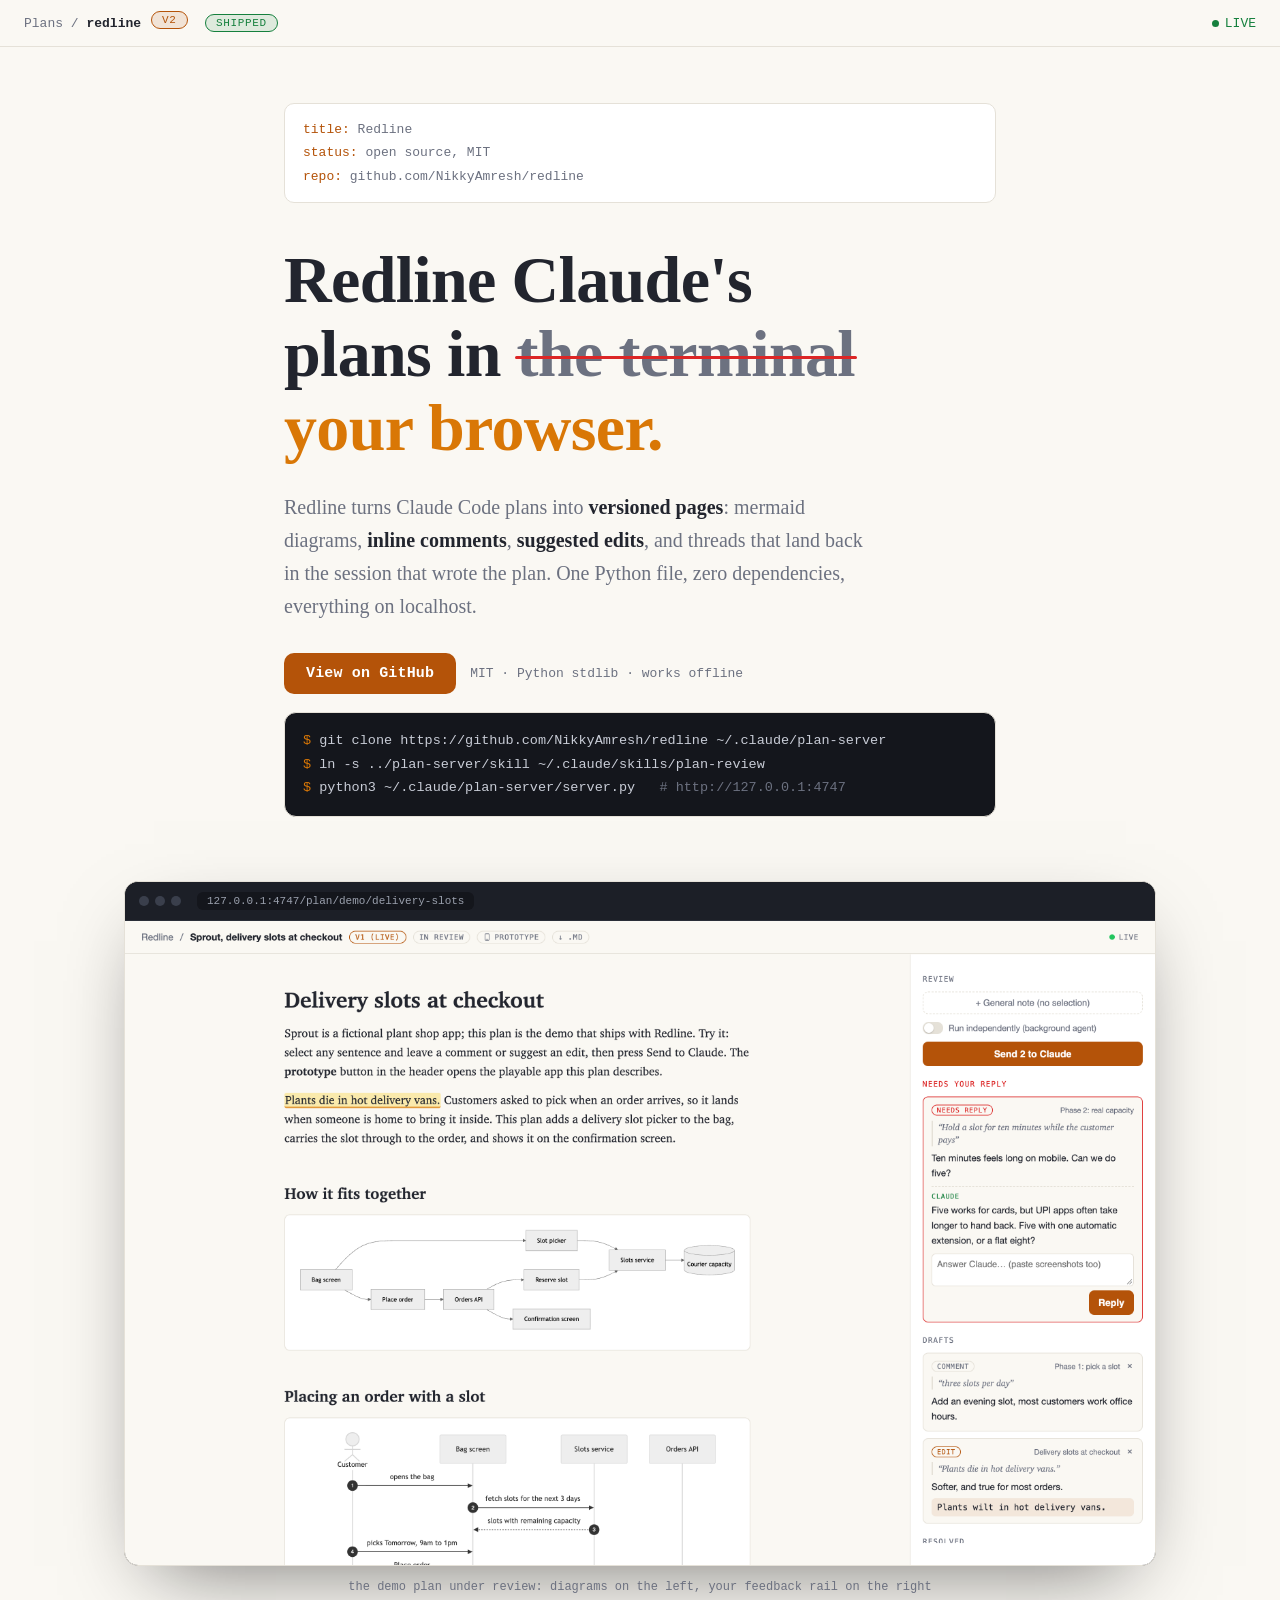
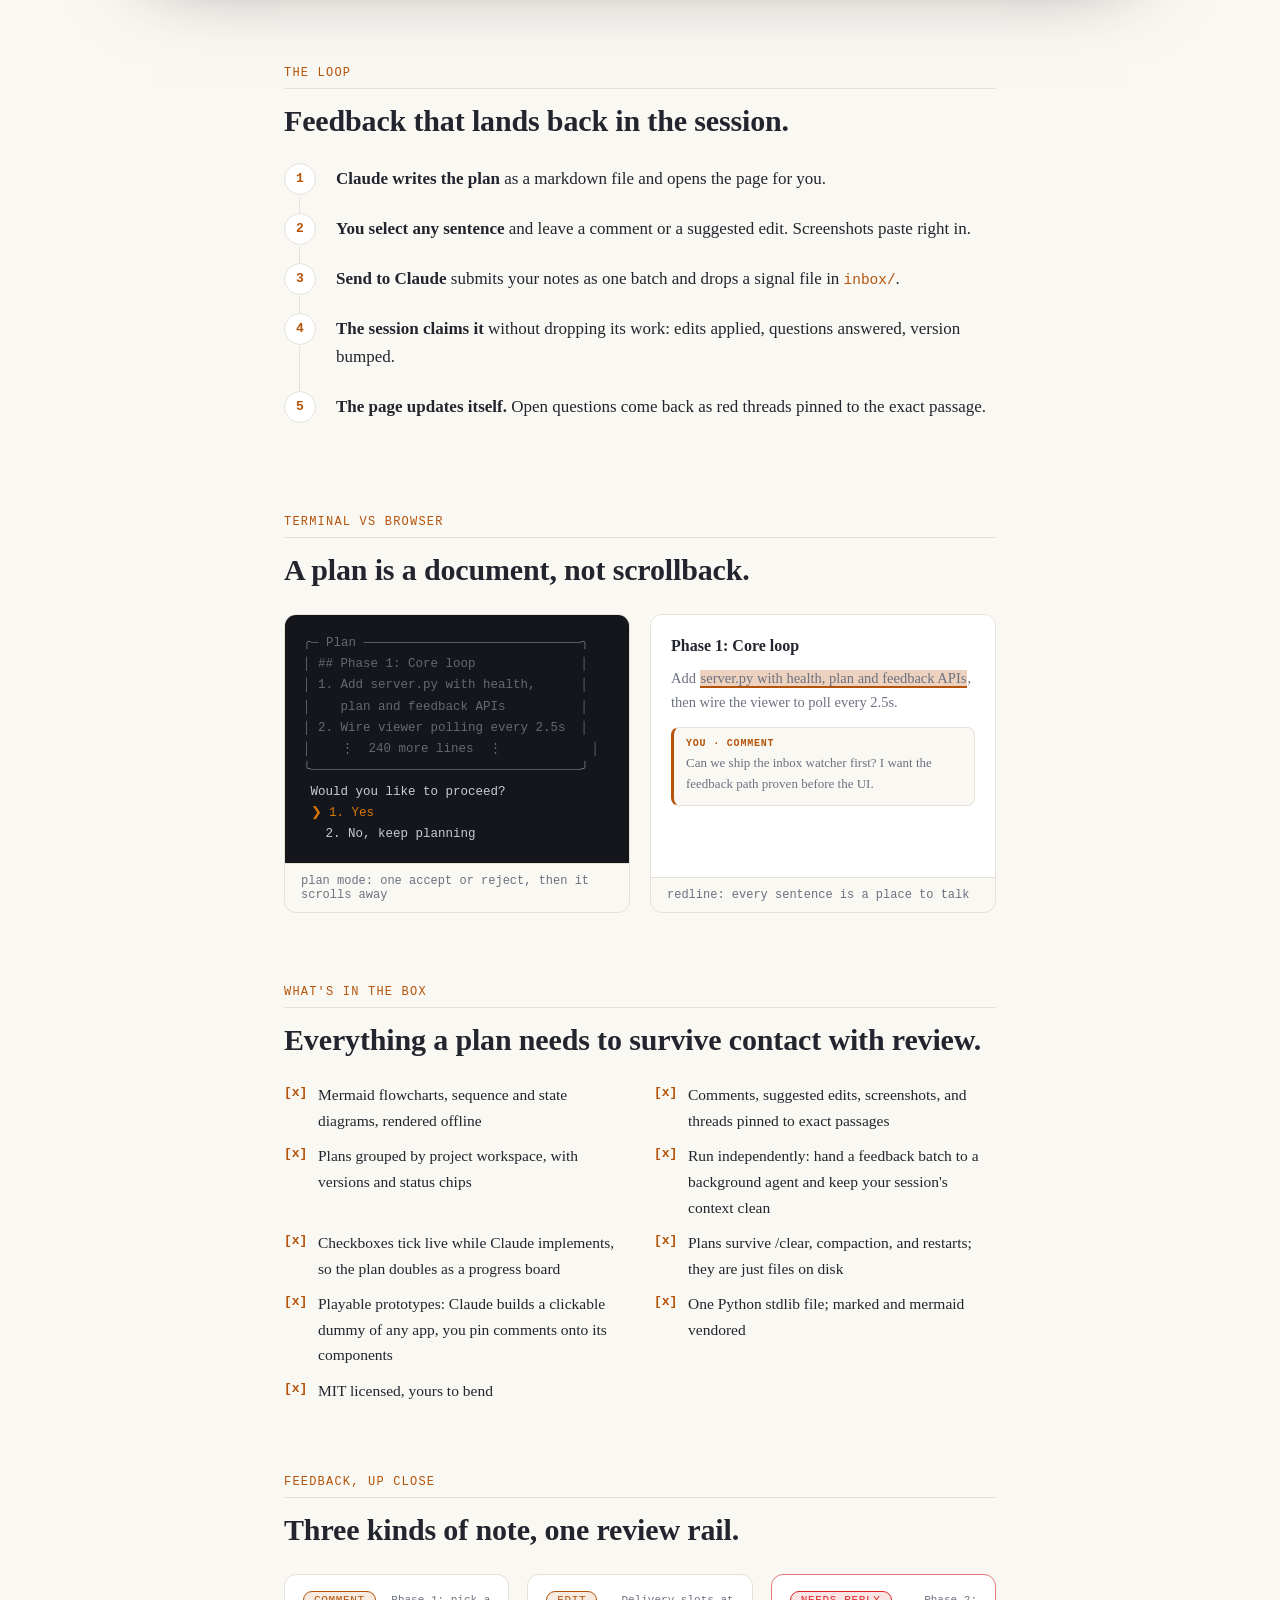
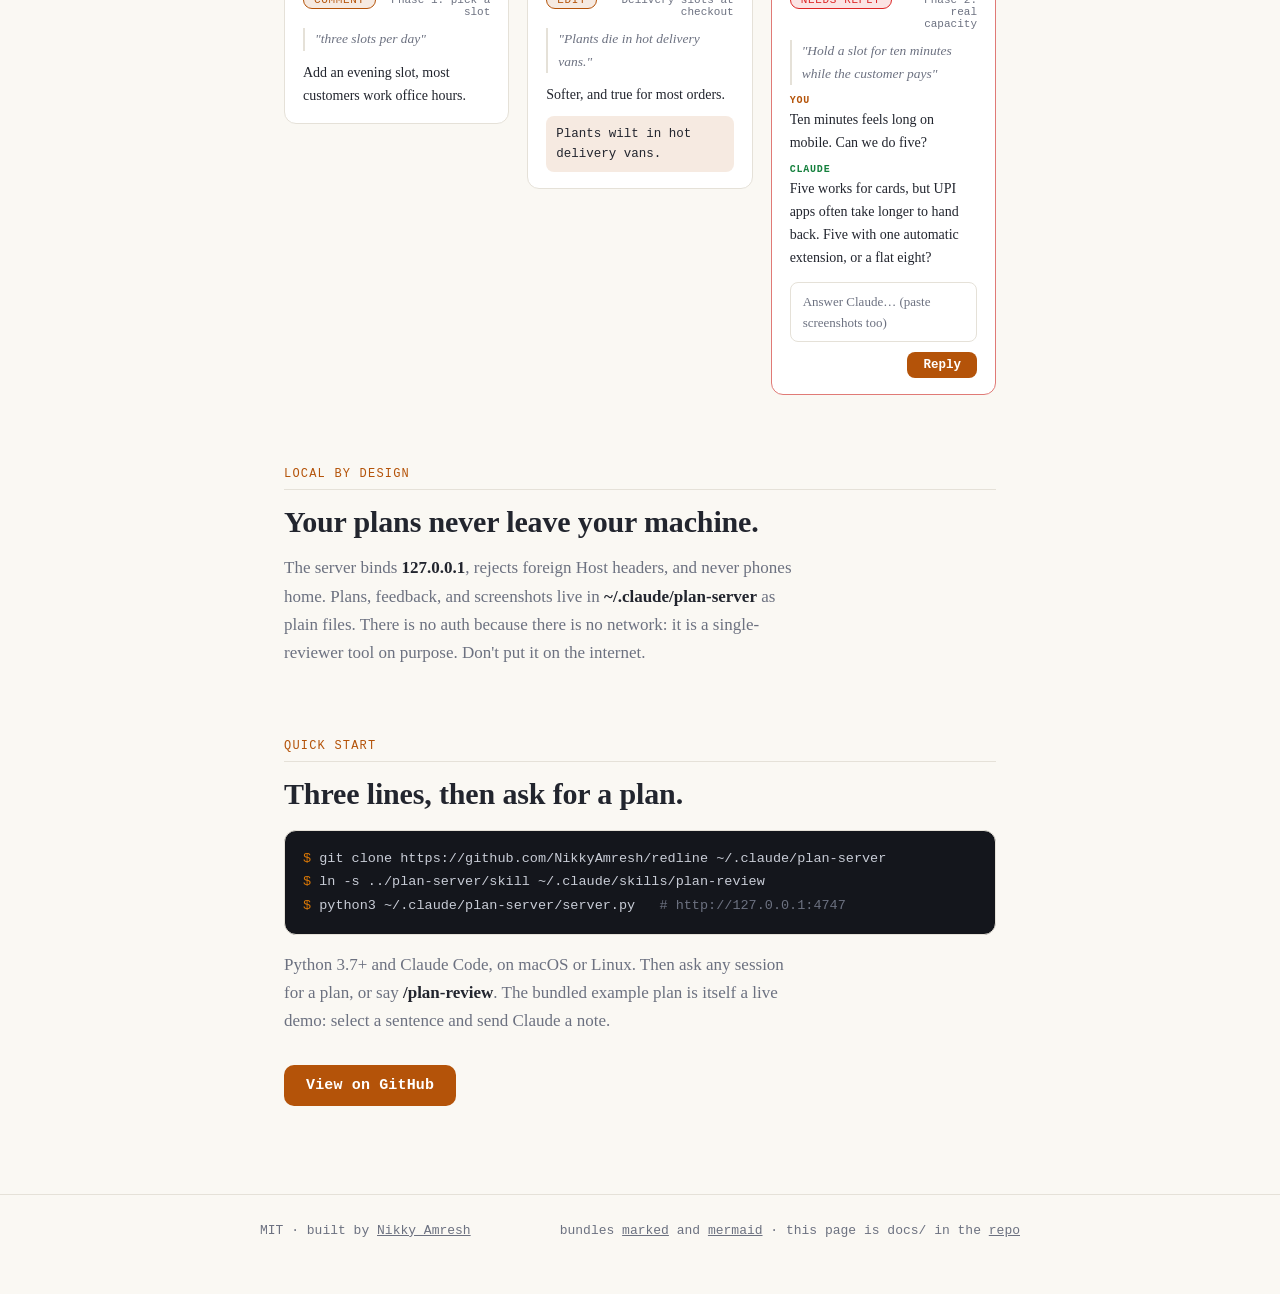
==== docs/index.html @ cfb3be40 "Ship a neutral demo instead of Redline's own plan; refresh the README - examples/demo/delivery-slots" ====
<!doctype html>
<html lang="en">
<head>
<meta charset="utf-8">
<meta name="viewport" content="width=device-width, initial-scale=1">
<title>Redline: review Claude's plans in the browser</title>
<meta name="description" content="Redline turns Claude Code plans into versioned pages in your browser: mermaid diagrams, inline comments, suggested edits, and threads that land back in the session that wrote the plan.">
<meta property="og:title" content="Redline: review Claude's plans in the browser">
<meta property="og:description" content="Google-Docs-style plan review for Claude Code. One Python file, zero dependencies, everything on localhost.">
<meta property="og:image" content="https://redline.algofunds.in/assets/plan-viewer.png">
<meta property="og:url" content="https://redline.algofunds.in">
<meta property="og:type" content="website">
<meta name="twitter:card" content="summary_large_image">
<link rel="icon" href="data:image/svg+xml,%3Csvg xmlns='http://www.w3.org/2000/svg' viewBox='0 0 64 64'%3E%3Crect width='64' height='64' rx='14' fill='%23f59e0b'/%3E%3Ctext x='32' y='45' font-family='Georgia,serif' font-size='38' font-weight='bold' text-anchor='middle' fill='%2314161c'%3ER%3C/text%3E%3C/svg%3E">
<style>
:root {
  --paper:#faf8f3; --surface:#fff; --ink:#22252e; --muted:#6c7180;
  --accent:#b45309; --accent-bright:#d97706; --line:#e5e1d8;
  --red:#dc2626; --green:#15803d;
  --term-bg:#14161c; --term-ink:#c8ccd6;
}
@media (prefers-color-scheme: dark) {
  :root {
    --paper:#14161c; --surface:#1c1f27; --ink:#e8e6e1; --muted:#9aa0ad;
    --accent:#f59e0b; --accent-bright:#fbbf24; --line:#2a2e38;
    --red:#f87171; --green:#4ade80;
    --term-bg:#0b0d11; --term-ink:#aab0bd;
  }
}
* { box-sizing:border-box; margin:0; padding:0; }
html { scroll-behavior:smooth; }
body {
  background:var(--paper); color:var(--ink);
  font:17px/1.65 Charter, Georgia, 'Times New Roman', serif;
}
.mono { font-family:ui-monospace, Menlo, Consolas, monospace; }
a { color:var(--accent); }
a:focus-visible, button:focus-visible { outline:2px solid var(--accent); outline-offset:3px; }
::selection { background:color-mix(in srgb, var(--accent) 30%, transparent); }

/* top bar, echoing the viewer */
.bar {
  display:flex; align-items:center; gap:10px; flex-wrap:wrap;
  padding:14px 24px; border-bottom:1px solid var(--line);
  font:13px ui-monospace, Menlo, Consolas, monospace;
}
.bar .crumb { color:var(--muted); }
.bar .crumb b { color:var(--ink); font-weight:600; }
.chip {
  font:11px ui-monospace, Menlo, Consolas, monospace; text-transform:uppercase;
  letter-spacing:.06em; padding:2px 10px; border-radius:999px;
  border:1px solid currentColor; white-space:nowrap;
  background:color-mix(in srgb, currentColor 12%, transparent);
}
.chip.amber { color:var(--accent); }
.chip.green { color:var(--green); }
.bar .live { margin-left:auto; color:var(--green); display:flex; align-items:center; gap:6px; }
.bar .live::before {
  content:''; width:7px; height:7px; border-radius:50%; background:var(--green);
  animation:pulse 2.4s ease-in-out infinite;
}
@keyframes pulse { 50% { opacity:.35; } }

main { max-width:760px; margin:0 auto; padding:0 24px; }
.wide { max-width:1080px; margin:0 auto; padding:0 24px; }

/* front matter */
.fm {
  margin:56px 0 40px; padding:14px 18px;
  border:1px solid var(--line); border-radius:10px; background:var(--surface);
  font:13px/1.8 ui-monospace, Menlo, Consolas, monospace; color:var(--muted);
  white-space:pre-wrap; overflow-wrap:anywhere;
}
.fm .k { color:var(--accent); }

/* hero */
h1 {
  font-size:clamp(30px, 6.4vw, 66px); line-height:1.12; font-weight:700;
  letter-spacing:-.01em; margin:0 0 26px; text-wrap:balance;
}
.edit-old { position:relative; white-space:nowrap; color:var(--muted); }
.edit-old::after {
  content:''; position:absolute; left:-2px; right:-2px; top:54%; height:3px;
  background:var(--red); border-radius:2px;
  transform:scaleX(0); transform-origin:left center;
  animation:strike .5s ease-out 1s forwards;
}
@keyframes strike { to { transform:scaleX(1); } }
.edit-new {
  color:var(--accent-bright); opacity:0; display:inline-block;
  animation:applied .5s ease-out 1.55s forwards;
}
@keyframes applied { from { opacity:0; transform:translateY(.35em); } to { opacity:1; transform:none; } }
.vchips { position:relative; display:inline-block; vertical-align:middle; min-width:44px; }
.vchips .chip { position:absolute; left:0; top:-1.1em; }
.vchips .v1 { animation:fadeout .3s ease 2.15s forwards; }
.vchips .v2 { opacity:0; animation:fadein .3s ease 2.3s forwards; }
@keyframes fadeout { to { opacity:0; } }
@keyframes fadein  { to { opacity:1; } }
@media (prefers-reduced-motion: reduce) {
  .edit-old::after { animation:none; transform:scaleX(1); }
  .edit-new { animation:none; opacity:1; }
  .vchips .v1 { animation:none; opacity:0; }
  .vchips .v2 { animation:none; opacity:1; }
  .bar .live::before { animation:none; }
}
.lede { font-size:20px; color:var(--muted); max-width:58ch; }
.lede b { color:var(--ink); font-weight:600; }

.cta { display:flex; gap:14px; align-items:center; flex-wrap:wrap; margin:30px 0 14px; }
.btn {
  display:inline-block; background:var(--accent); border:none; cursor:pointer;
  border-radius:10px; padding:12px 22px; text-decoration:none;
  font:600 15px ui-monospace, Menlo, Consolas, monospace; letter-spacing:.01em;
}
.btn, .btn:visited { color:#14161c; }
@media (prefers-color-scheme: light) { .btn, .btn:visited { color:#fff; } }
.btn:hover { background:var(--accent-bright); }
.ghost { color:var(--muted); font:13px ui-monospace, Menlo, Consolas, monospace; }

pre.code {
  margin:18px 0 0; padding:16px 18px; overflow-x:auto;
  background:var(--term-bg); color:var(--term-ink);
  border:1px solid var(--line); border-radius:12px;
  font:13.5px/1.75 ui-monospace, Menlo, Consolas, monospace;
}
pre.code .c { color:#6c7180; }
pre.code .p { color:var(--accent-bright); user-select:none; }

/* screenshot */
.shot { margin:64px auto; }
.frame {
  border:1px solid var(--line); border-radius:14px; overflow:hidden;
  background:#14161c; box-shadow:0 30px 80px -30px rgba(0,0,0,.55);
}
.frame .head {
  display:flex; align-items:center; gap:6px; padding:10px 14px;
  background:#1c1f27; border-bottom:1px solid #2a2e38;
}
.frame .dot { width:10px; height:10px; border-radius:50%; background:#3a3f4c; }
.frame .url {
  margin-left:10px; color:#9aa0ad; font:11px ui-monospace, Menlo, Consolas, monospace;
  background:#14161c; border-radius:6px; padding:3px 10px;
}
.frame img { display:block; width:100%; height:auto; }
.cap { text-align:center; color:var(--muted); font:12px ui-monospace, Menlo, Consolas, monospace; margin-top:14px; }

/* sections */
section { margin:72px 0; }
.eyebrow {
  font:12px ui-monospace, Menlo, Consolas, monospace; text-transform:uppercase;
  letter-spacing:.1em; color:var(--accent); margin-bottom:14px;
  padding-bottom:8px; border-bottom:1px solid var(--line);
}
h2 { font-size:30px; line-height:1.2; margin-bottom:14px; letter-spacing:-.005em; }
section > p { color:var(--muted); max-width:60ch; }
section > p b { color:var(--ink); font-weight:600; }

/* the loop */
ol.loop { list-style:none; counter-reset:step; margin-top:26px; }
ol.loop li {
  counter-increment:step; position:relative; padding:0 0 22px 52px;
}
ol.loop li::before {
  content:counter(step); position:absolute; left:0; top:-2px;
  width:30px; height:30px; border-radius:50%; border:1px solid var(--line);
  background:var(--surface); color:var(--accent);
  font:600 13px/30px ui-monospace, Menlo, Consolas, monospace; text-align:center;
}
ol.loop li:not(:last-child)::after {
  content:''; position:absolute; left:15px; top:32px; bottom:-2px;
  width:1px; background:var(--line);
}
ol.loop b { font-weight:600; }
ol.loop .mono { font-size:.85em; color:var(--accent); }

/* terminal vs browser */
.versus { display:grid; grid-template-columns:1fr 1fr; gap:20px; margin-top:26px; }
@media (max-width:820px) { .versus { grid-template-columns:1fr; } }
.pane { border:1px solid var(--line); border-radius:12px; overflow:hidden; display:flex; flex-direction:column; }
.pane .body { flex:1; }
.pane .label {
  padding:10px 16px; border-top:1px solid var(--line); color:var(--muted);
  font:12px ui-monospace, Menlo, Consolas, monospace;
}
.term .body {
  background:var(--term-bg); color:var(--term-ink); padding:18px;
  font:12.5px/1.7 ui-monospace, Menlo, Consolas, monospace; white-space:pre; overflow-x:auto;
}
.term .dim { opacity:.45; }
.term .sel { color:var(--accent-bright); }
.doc .body { background:var(--surface); padding:18px 20px; font-size:14.5px; }
.doc h3 { font-size:16px; margin-bottom:8px; }
.doc p { color:var(--muted); }
mark.fb {
  background:color-mix(in srgb, var(--accent) 26%, transparent);
  color:inherit; border-bottom:2px solid var(--accent); padding:0 1px;
}
.bubble {
  margin-top:12px; padding:10px 12px; border:1px solid var(--line);
  border-left:3px solid var(--accent); border-radius:8px; background:var(--paper);
  font-size:13px; color:var(--muted);
}
.bubble .who { color:var(--accent); font:600 10px ui-monospace, Menlo, Consolas, monospace; text-transform:uppercase; letter-spacing:.08em; display:block; margin-bottom:3px; }

/* checklist */
ul.box { list-style:none; margin-top:24px; display:grid; grid-template-columns:1fr 1fr; gap:10px 28px; }
@media (max-width:820px) { ul.box { grid-template-columns:1fr; } }
ul.box li { position:relative; padding-left:34px; font-size:15.5px; }
ul.box li::before {
  content:'[x]'; position:absolute; left:0; top:1px; color:var(--accent);
  font:600 13px/1.6 ui-monospace, Menlo, Consolas, monospace;
}

/* review cards */
.cards { display:grid; grid-template-columns:repeat(3, 1fr); gap:18px; margin-top:26px; align-items:start; }
@media (max-width:960px) { .cards { grid-template-columns:1fr; max-width:560px; margin-left:auto; margin-right:auto; } }
.card {
  background:var(--surface); border:1px solid var(--line); border-radius:12px;
  padding:16px 18px; font-size:14px;
}
.card.attn { border-color:color-mix(in srgb, var(--red) 55%, var(--line)); }
.card .head { display:flex; justify-content:space-between; align-items:baseline; gap:10px; margin-bottom:10px; }
.card .sec { color:var(--muted); font:11px ui-monospace, Menlo, Consolas, monospace; text-align:right; }
.chip.red { color:var(--red); }
.card .quote {
  font-style:italic; color:var(--muted); border-left:2px solid var(--line);
  padding-left:10px; margin-bottom:10px; font-size:13.5px;
}
.card .prop {
  margin-top:10px; padding:8px 10px; border-radius:8px;
  background:color-mix(in srgb, var(--accent) 12%, transparent);
  font:12.5px/1.6 ui-monospace, Menlo, Consolas, monospace; color:var(--ink);
}
.card .who {
  display:block; margin:10px 0 2px;
  font:600 10px ui-monospace, Menlo, Consolas, monospace;
  text-transform:uppercase; letter-spacing:.08em;
}
.card .who.you { color:var(--accent); }
.card .who.claude { color:var(--green); }
.card .fakebox {
  margin-top:12px; padding:8px 12px; border:1px solid var(--line); border-radius:8px;
  color:var(--muted); font-size:13px;
}
.card .reply { margin-top:10px; text-align:right; }
.card .reply span {
  display:inline-block; background:var(--accent); color:#14161c;
  border-radius:8px; padding:6px 16px;
  font:600 12.5px ui-monospace, Menlo, Consolas, monospace;
}
@media (prefers-color-scheme: light) { .card .reply span { color:#fff; } }

/* footer */
footer {
  margin-top:88px; border-top:1px solid var(--line); padding:28px 24px 48px;
  color:var(--muted); font:13px ui-monospace, Menlo, Consolas, monospace;
}
footer .in { max-width:760px; margin:0 auto; display:flex; justify-content:space-between; gap:16px; flex-wrap:wrap; }
footer a { color:var(--muted); }
footer a:hover { color:var(--accent); }
</style>
</head>
<body>

<div class="bar">
  <span class="crumb">Plans / <b>redline</b></span>
  <span class="vchips"><span class="chip amber v1">V1</span><span class="chip amber v2">V2</span></span>
  <span class="chip green">shipped</span>
  <span class="live">LIVE</span>
</div>

<main>
  <div class="fm"><span class="k">title:</span> Redline
<span class="k">status:</span> open source, MIT
<span class="k">repo:</span> github.com/NikkyAmresh/redline</div>

  <h1>Redline Claude's plans in <span class="edit-old">the terminal</span> <span class="edit-new">your browser.</span></h1>

  <p class="lede">Redline turns Claude Code plans into <b>versioned pages</b>: mermaid diagrams, <b>inline comments</b>, <b>suggested edits</b>, and threads that land back in the session that wrote the plan. One Python file, zero dependencies, everything on localhost.</p>

  <div class="cta">
    <a class="btn" href="https://github.com/NikkyAmresh/redline">View on GitHub</a>
    <span class="ghost">MIT · Python stdlib · works offline</span>
  </div>

  <pre class="code"><span class="p">$</span> git clone https://github.com/NikkyAmresh/redline ~/.claude/plan-server
<span class="p">$</span> ln -s ../plan-server/skill ~/.claude/skills/plan-review
<span class="p">$</span> python3 ~/.claude/plan-server/server.py   <span class="c"># http://127.0.0.1:4747</span></pre>
</main>

<div class="wide shot">
  <div class="frame">
    <div class="head"><span class="dot"></span><span class="dot"></span><span class="dot"></span><span class="url">127.0.0.1:4747/plan/demo/delivery-slots</span></div>
    <img src="assets/plan-viewer.png" width="1512" height="945" alt="Redline viewer: the demo plan rendered with mermaid diagrams on the left and a review rail on the right showing a thread that needs a reply, a draft comment, and a suggested edit">
  </div>
  <div class="cap">the demo plan under review: diagrams on the left, your feedback rail on the right</div>
</div>

<main>
  <section>
    <div class="eyebrow">The loop</div>
    <h2>Feedback that lands back in the session.</h2>
    <ol class="loop">
      <li><b>Claude writes the plan</b> as a markdown file and opens the page for you.</li>
      <li><b>You select any sentence</b> and leave a comment or a suggested edit. Screenshots paste right in.</li>
      <li><b>Send to Claude</b> submits your notes as one batch and drops a signal file in <span class="mono">inbox/</span>.</li>
      <li><b>The session claims it</b> without dropping its work: edits applied, questions answered, version bumped.</li>
      <li><b>The page updates itself.</b> Open questions come back as red threads pinned to the exact passage.</li>
    </ol>
  </section>

  <section>
    <div class="eyebrow">Terminal vs browser</div>
    <h2>A plan is a document, not scrollback.</h2>
    <div class="versus">
      <div class="pane term">
        <div class="body"><span class="dim">╭─ Plan ─────────────────────────────╮
│ ## Phase 1: Core loop              │
│ 1. Add server.py with health,      │
│    plan and feedback APIs          │
│ 2. Wire viewer polling every 2.5s  │
│    ⋮  240 more lines  ⋮            │
╰────────────────────────────────────╯</span>
 Would you like to proceed?
 <span class="sel">❯ 1. Yes</span>
   2. No, keep planning</div>
        <div class="label">plan mode: one accept or reject, then it scrolls away</div>
      </div>
      <div class="pane doc">
        <div class="body">
          <h3>Phase 1: Core loop</h3>
          <p>Add <mark class="fb">server.py with health, plan and feedback APIs</mark>, then wire the viewer to poll every 2.5s.</p>
          <div class="bubble"><span class="who">You · comment</span>Can we ship the inbox watcher first? I want the feedback path proven before the UI.</div>
        </div>
        <div class="label">redline: every sentence is a place to talk</div>
      </div>
    </div>
  </section>

  <section>
    <div class="eyebrow">What's in the box</div>
    <h2>Everything a plan needs to survive contact with review.</h2>
    <ul class="box">
      <li>Mermaid flowcharts, sequence and state diagrams, rendered offline</li>
      <li>Comments, suggested edits, screenshots, and threads pinned to exact passages</li>
      <li>Plans grouped by project workspace, with versions and status chips</li>
      <li>Run independently: hand a feedback batch to a background agent and keep your session's context clean</li>
      <li>Checkboxes tick live while Claude implements, so the plan doubles as a progress board</li>
      <li>Plans survive /clear, compaction, and restarts; they are just files on disk</li>
      <li>Playable prototypes: Claude builds a clickable dummy of any app, you pin comments onto its components</li>
      <li>One Python stdlib file; marked and mermaid vendored</li>
      <li>MIT licensed, yours to bend</li>
    </ul>
  </section>

  <section>
    <div class="eyebrow">Feedback, up close</div>
    <h2>Three kinds of note, one review rail.</h2>
    <div class="cards">
      <div class="card">
        <div class="head"><span class="chip amber">comment</span><span class="sec">Phase 1: pick a slot</span></div>
        <div class="quote">"three slots per day"</div>
        Add an evening slot, most customers work office hours.
      </div>
      <div class="card">
        <div class="head"><span class="chip amber">edit</span><span class="sec">Delivery slots at checkout</span></div>
        <div class="quote">"Plants die in hot delivery vans."</div>
        Softer, and true for most orders.
        <div class="prop">Plants wilt in hot delivery vans.</div>
      </div>
      <div class="card attn">
        <div class="head"><span class="chip red">needs reply</span><span class="sec">Phase 2: real capacity</span></div>
        <div class="quote">"Hold a slot for ten minutes while the customer pays"</div>
        <span class="who you">You</span>Ten minutes feels long on mobile. Can we do five?
        <span class="who claude">Claude</span>Five works for cards, but UPI apps often take longer to hand back. Five with one automatic extension, or a flat eight?
        <div class="fakebox">Answer Claude… (paste screenshots too)</div>
        <div class="reply"><span>Reply</span></div>
      </div>
    </div>
  </section>

  <section>
    <div class="eyebrow">Local by design</div>
    <h2>Your plans never leave your machine.</h2>
    <p>The server binds <b>127.0.0.1</b>, rejects foreign Host headers, and never phones home. Plans, feedback, and screenshots live in <b>~/.claude/plan-server</b> as plain files. There is no auth because there is no network: it is a single-reviewer tool on purpose. Don't put it on the internet.</p>
  </section>

  <section>
    <div class="eyebrow">Quick start</div>
    <h2>Three lines, then ask for a plan.</h2>
    <pre class="code"><span class="p">$</span> git clone https://github.com/NikkyAmresh/redline ~/.claude/plan-server
<span class="p">$</span> ln -s ../plan-server/skill ~/.claude/skills/plan-review
<span class="p">$</span> python3 ~/.claude/plan-server/server.py   <span class="c"># http://127.0.0.1:4747</span></pre>
    <p style="margin-top:16px">Python 3.7+ and Claude Code, on macOS or Linux. Then ask any session for a plan, or say <b>/plan-review</b>. The bundled example plan is itself a live demo: select a sentence and send Claude a note.</p>
    <div class="cta">
      <a class="btn" href="https://github.com/NikkyAmresh/redline">View on GitHub</a>
    </div>
  </section>
</main>

<footer>
  <div class="in">
    <span>MIT · built by <a href="https://github.com/NikkyAmresh">Nikky Amresh</a></span>
    <span>bundles <a href="https://github.com/markedjs/marked">marked</a> and <a href="https://github.com/mermaid-js/mermaid">mermaid</a> · this page is docs/ in the <a href="https://github.com/NikkyAmresh/redline">repo</a></span>
  </div>
</footer>

</body>
</html>
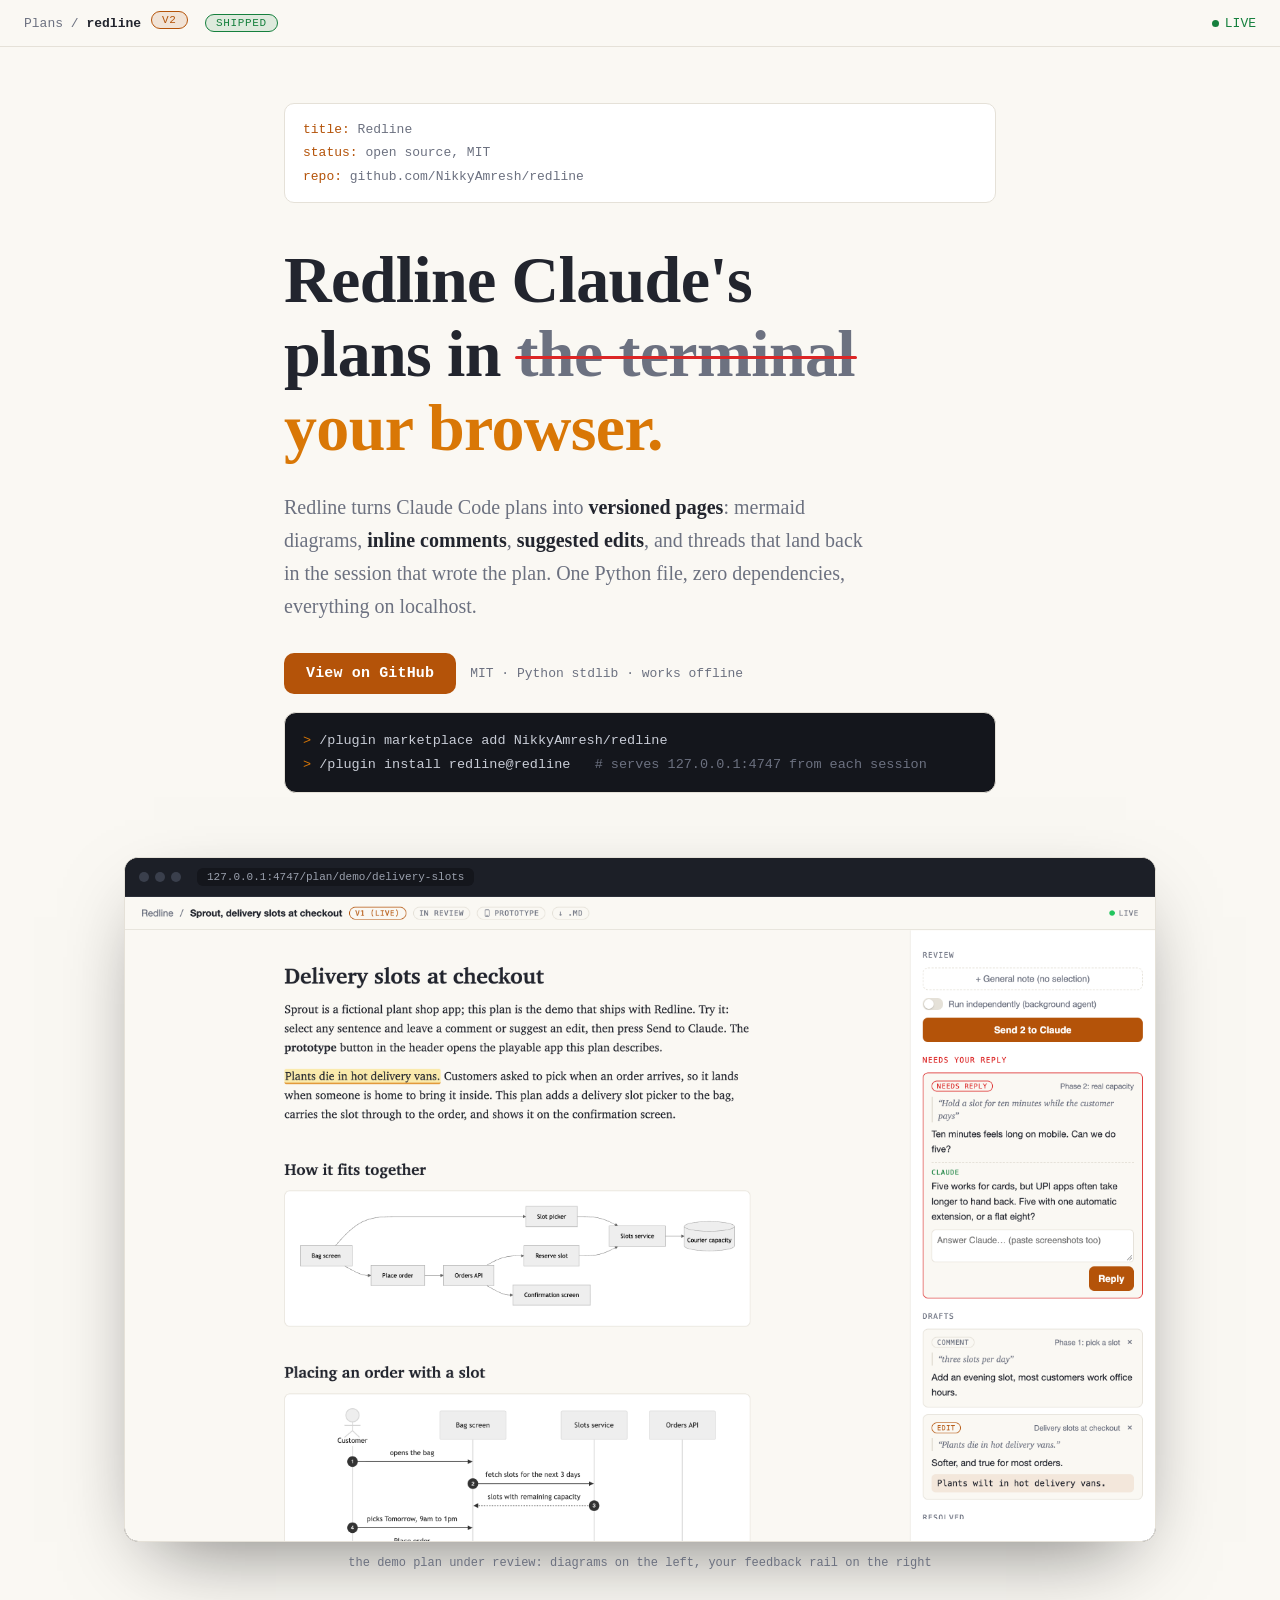
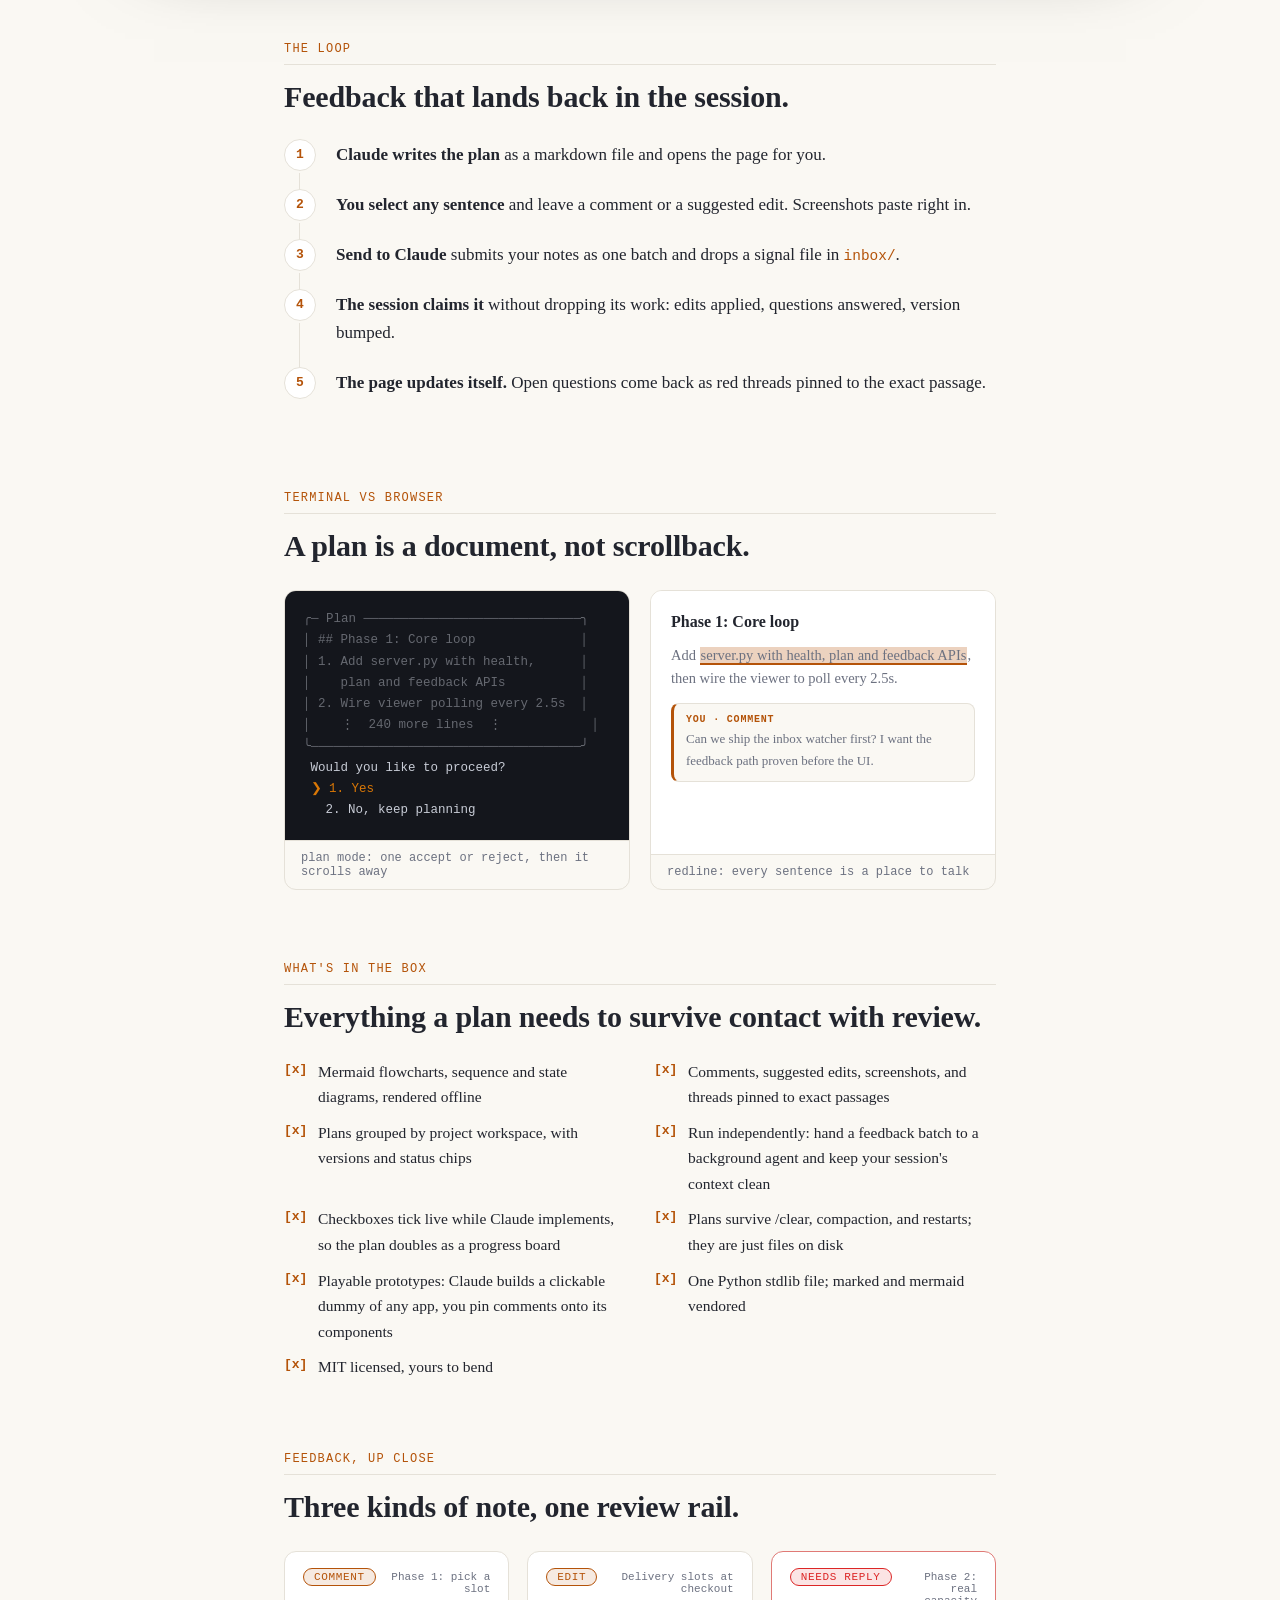
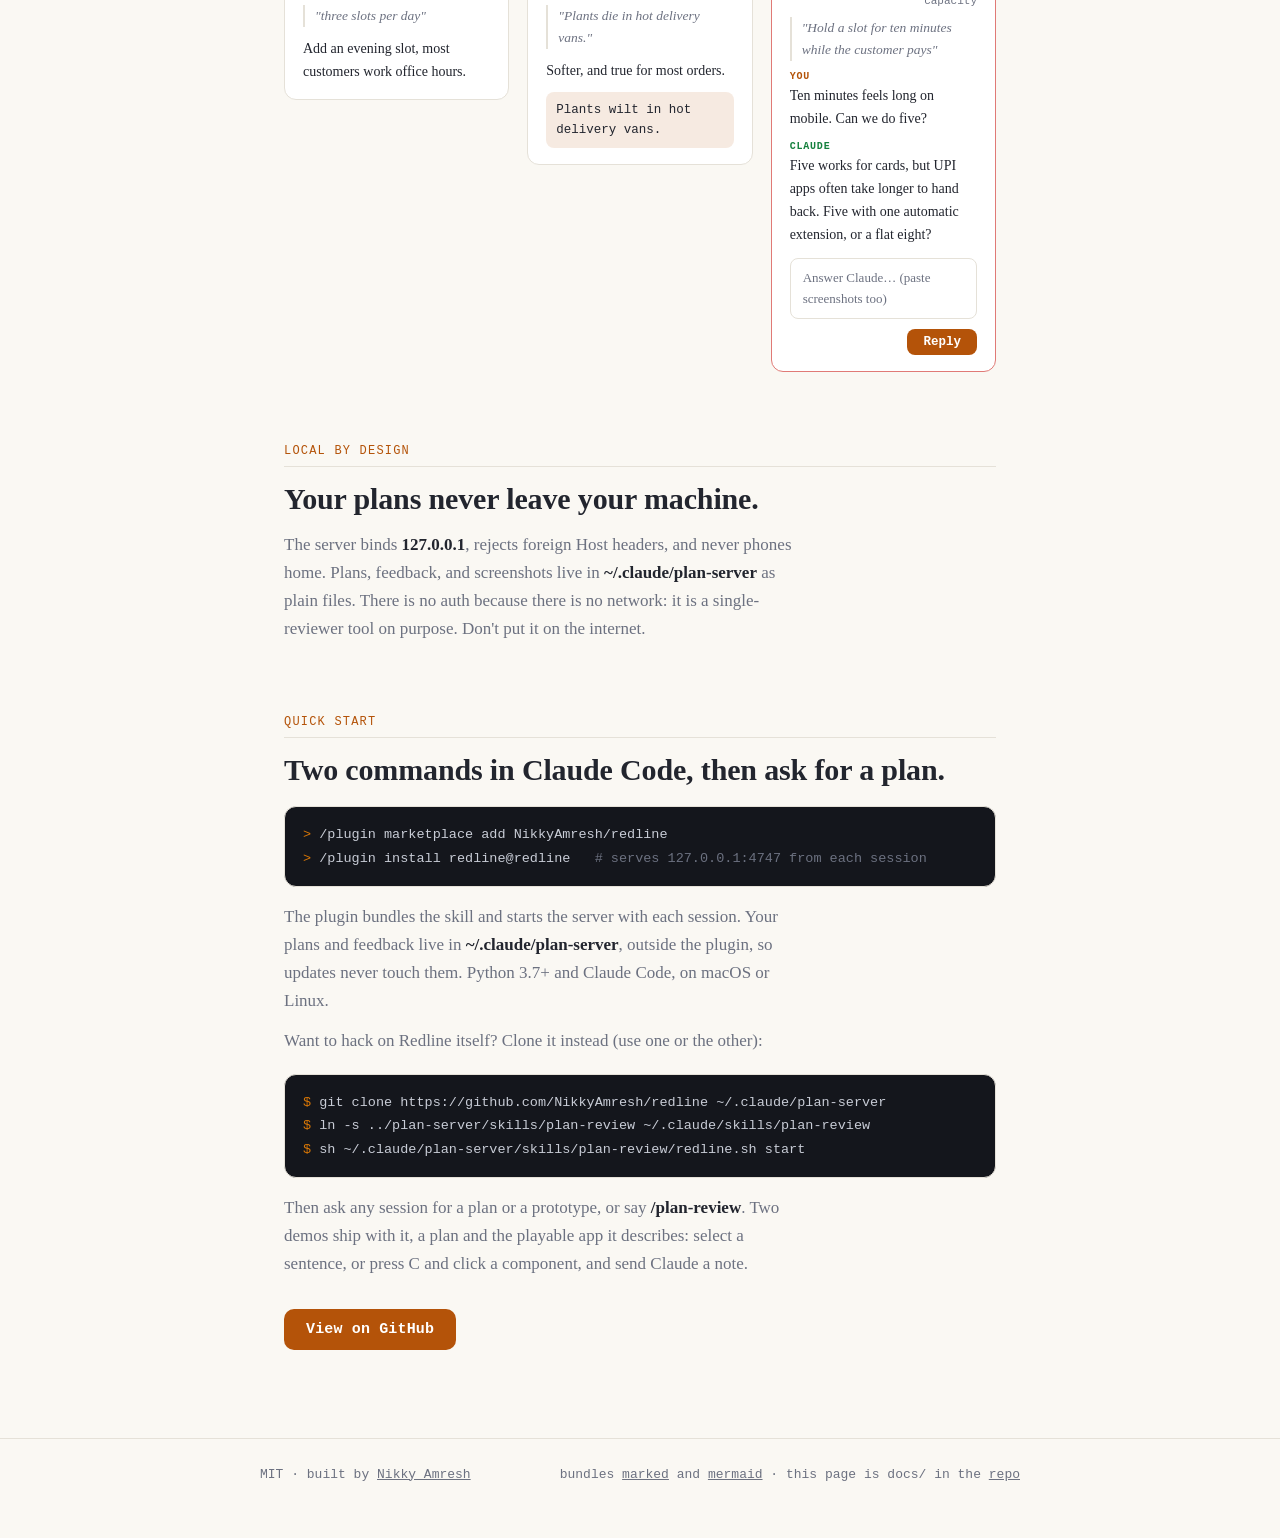
==== commit 819db1d1: "Landing page: install as a Claude Code plugin; git clone for hacking" ====
--- a/docs/index.html
+++ b/docs/index.html
@@ -284,9 +284,8 @@
     <span class="ghost">MIT · Python stdlib · works offline</span>
   </div>
 
-  <pre class="code"><span class="p">$</span> git clone https://github.com/NikkyAmresh/redline ~/.claude/plan-server
-<span class="p">$</span> ln -s ../plan-server/skill ~/.claude/skills/plan-review
-<span class="p">$</span> python3 ~/.claude/plan-server/server.py   <span class="c"># http://127.0.0.1:4747</span></pre>
+  <pre class="code"><span class="p">&gt;</span> /plugin marketplace add NikkyAmresh/redline
+<span class="p">&gt;</span> /plugin install redline@redline   <span class="c"># serves 127.0.0.1:4747 from each session</span></pre>
 </main>
 
 <div class="wide shot">
@@ -388,11 +387,15 @@
 
   <section>
     <div class="eyebrow">Quick start</div>
-    <h2>Three lines, then ask for a plan.</h2>
+    <h2>Two commands in Claude Code, then ask for a plan.</h2>
+    <pre class="code"><span class="p">&gt;</span> /plugin marketplace add NikkyAmresh/redline
+<span class="p">&gt;</span> /plugin install redline@redline   <span class="c"># serves 127.0.0.1:4747 from each session</span></pre>
+    <p style="margin-top:16px">The plugin bundles the skill and starts the server with each session. Your plans and feedback live in <b>~/.claude/plan-server</b>, outside the plugin, so updates never touch them. Python 3.7+ and Claude Code, on macOS or Linux.</p>
+    <p style="margin-top:12px">Want to hack on Redline itself? Clone it instead (use one or the other):</p>
     <pre class="code"><span class="p">$</span> git clone https://github.com/NikkyAmresh/redline ~/.claude/plan-server
-<span class="p">$</span> ln -s ../plan-server/skill ~/.claude/skills/plan-review
-<span class="p">$</span> python3 ~/.claude/plan-server/server.py   <span class="c"># http://127.0.0.1:4747</span></pre>
-    <p style="margin-top:16px">Python 3.7+ and Claude Code, on macOS or Linux. Then ask any session for a plan, or say <b>/plan-review</b>. The bundled example plan is itself a live demo: select a sentence and send Claude a note.</p>
+<span class="p">$</span> ln -s ../plan-server/skills/plan-review ~/.claude/skills/plan-review
+<span class="p">$</span> sh ~/.claude/plan-server/skills/plan-review/redline.sh start</pre>
+    <p style="margin-top:16px">Then ask any session for a plan or a prototype, or say <b>/plan-review</b>. Two demos ship with it, a plan and the playable app it describes: select a sentence, or press C and click a component, and send Claude a note.</p>
     <div class="cta">
       <a class="btn" href="https://github.com/NikkyAmresh/redline">View on GitHub</a>
     </div>
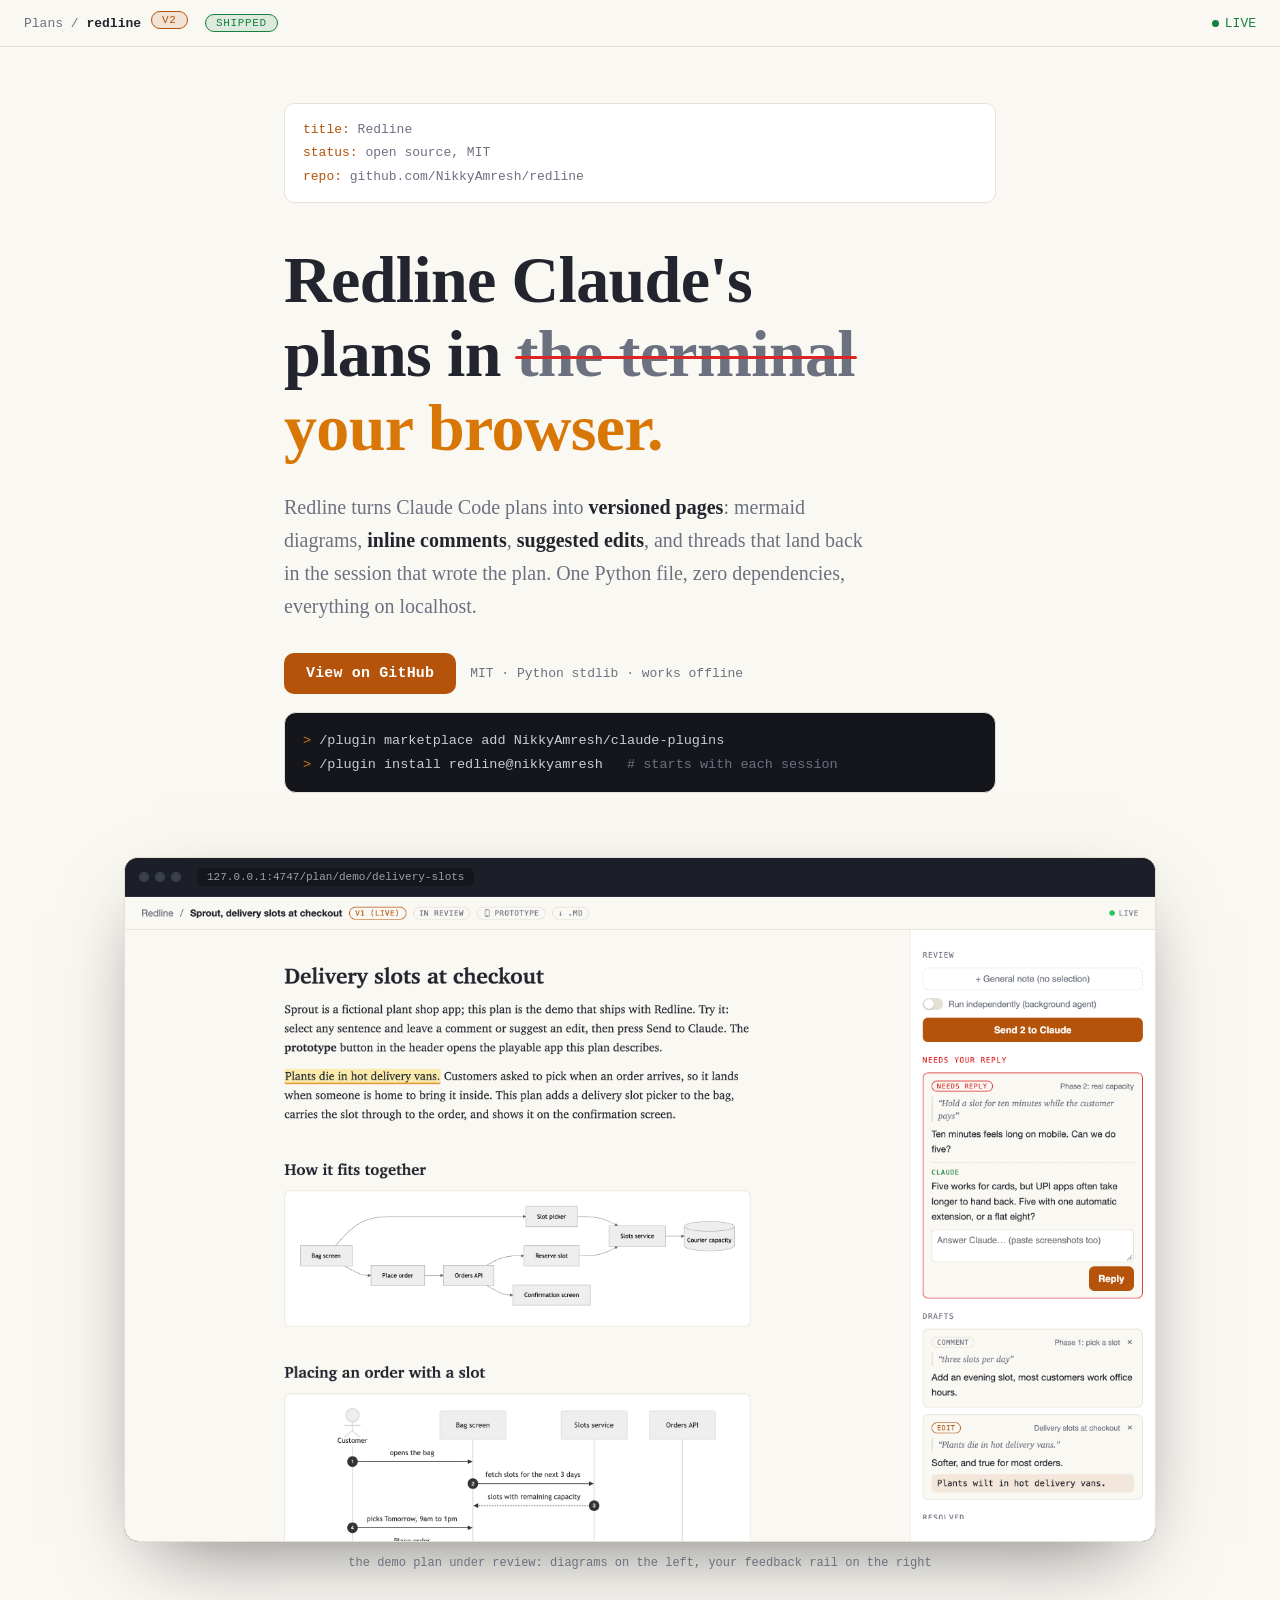
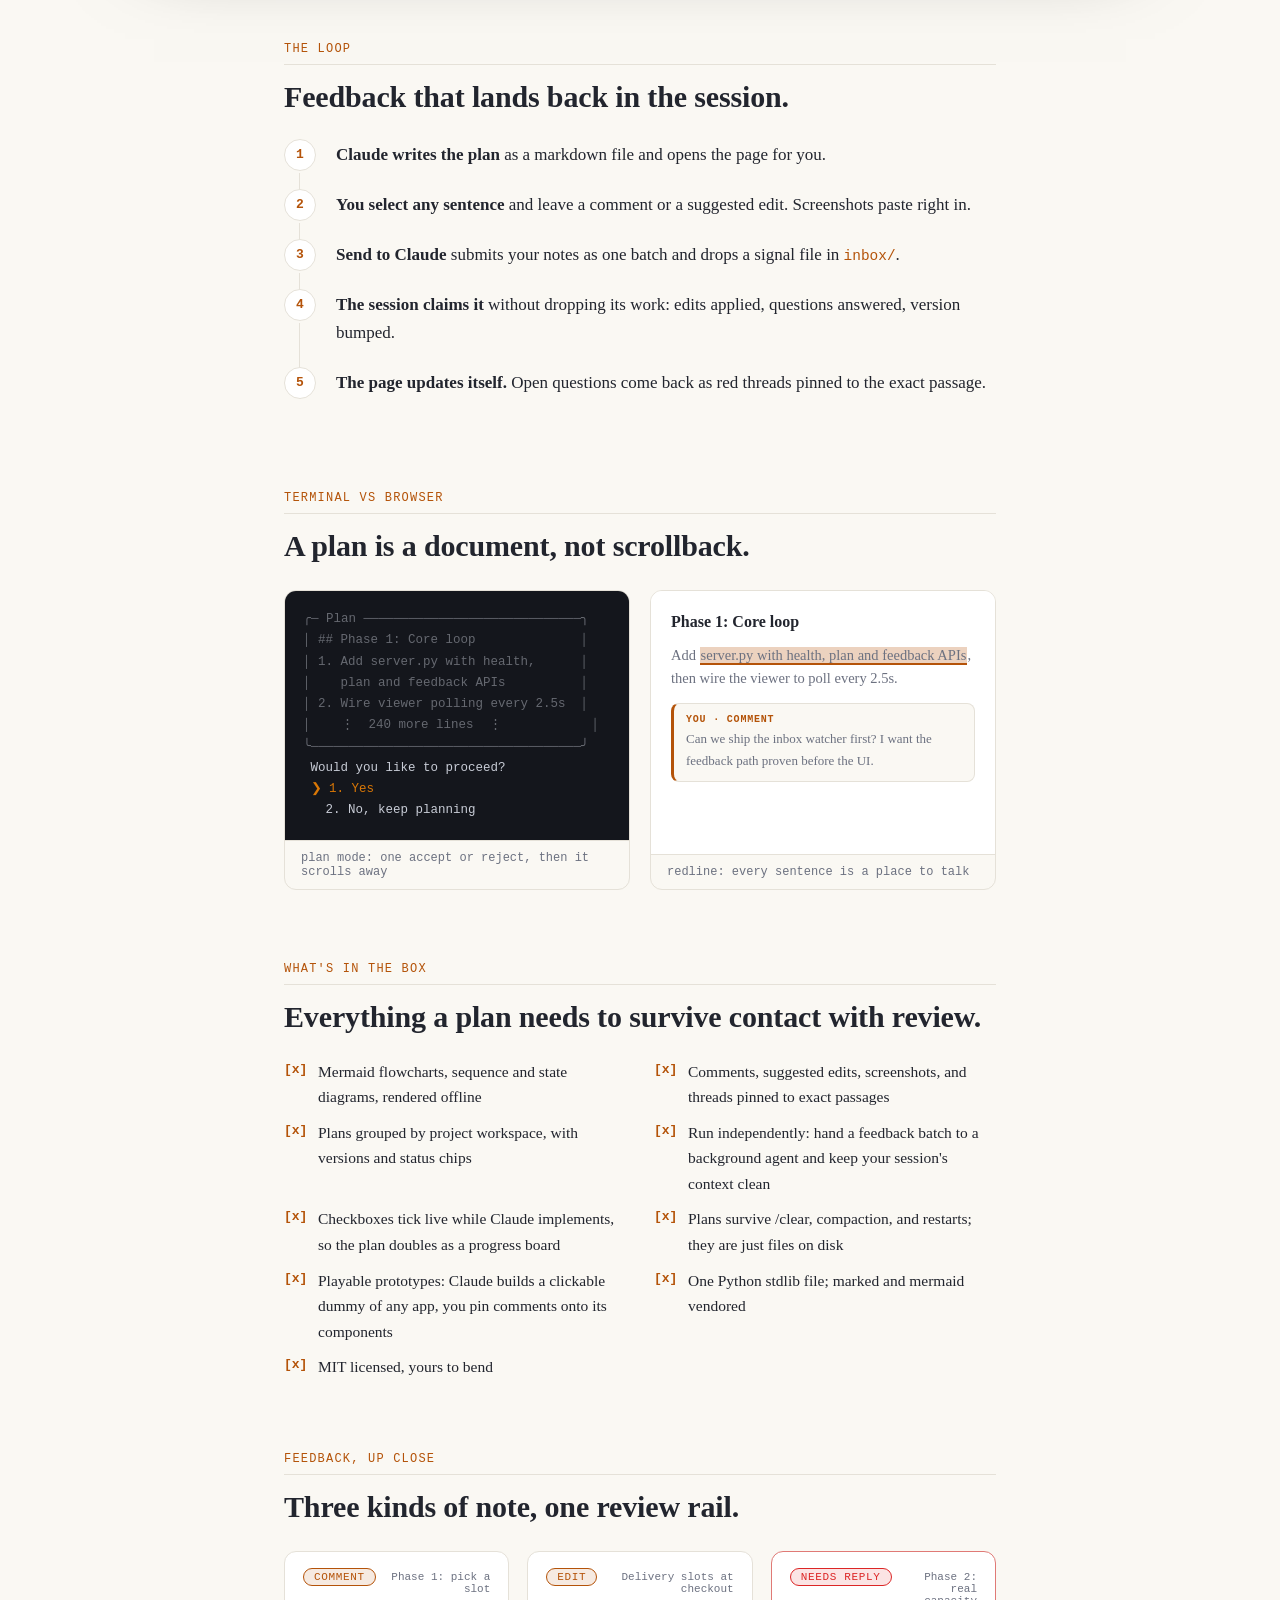
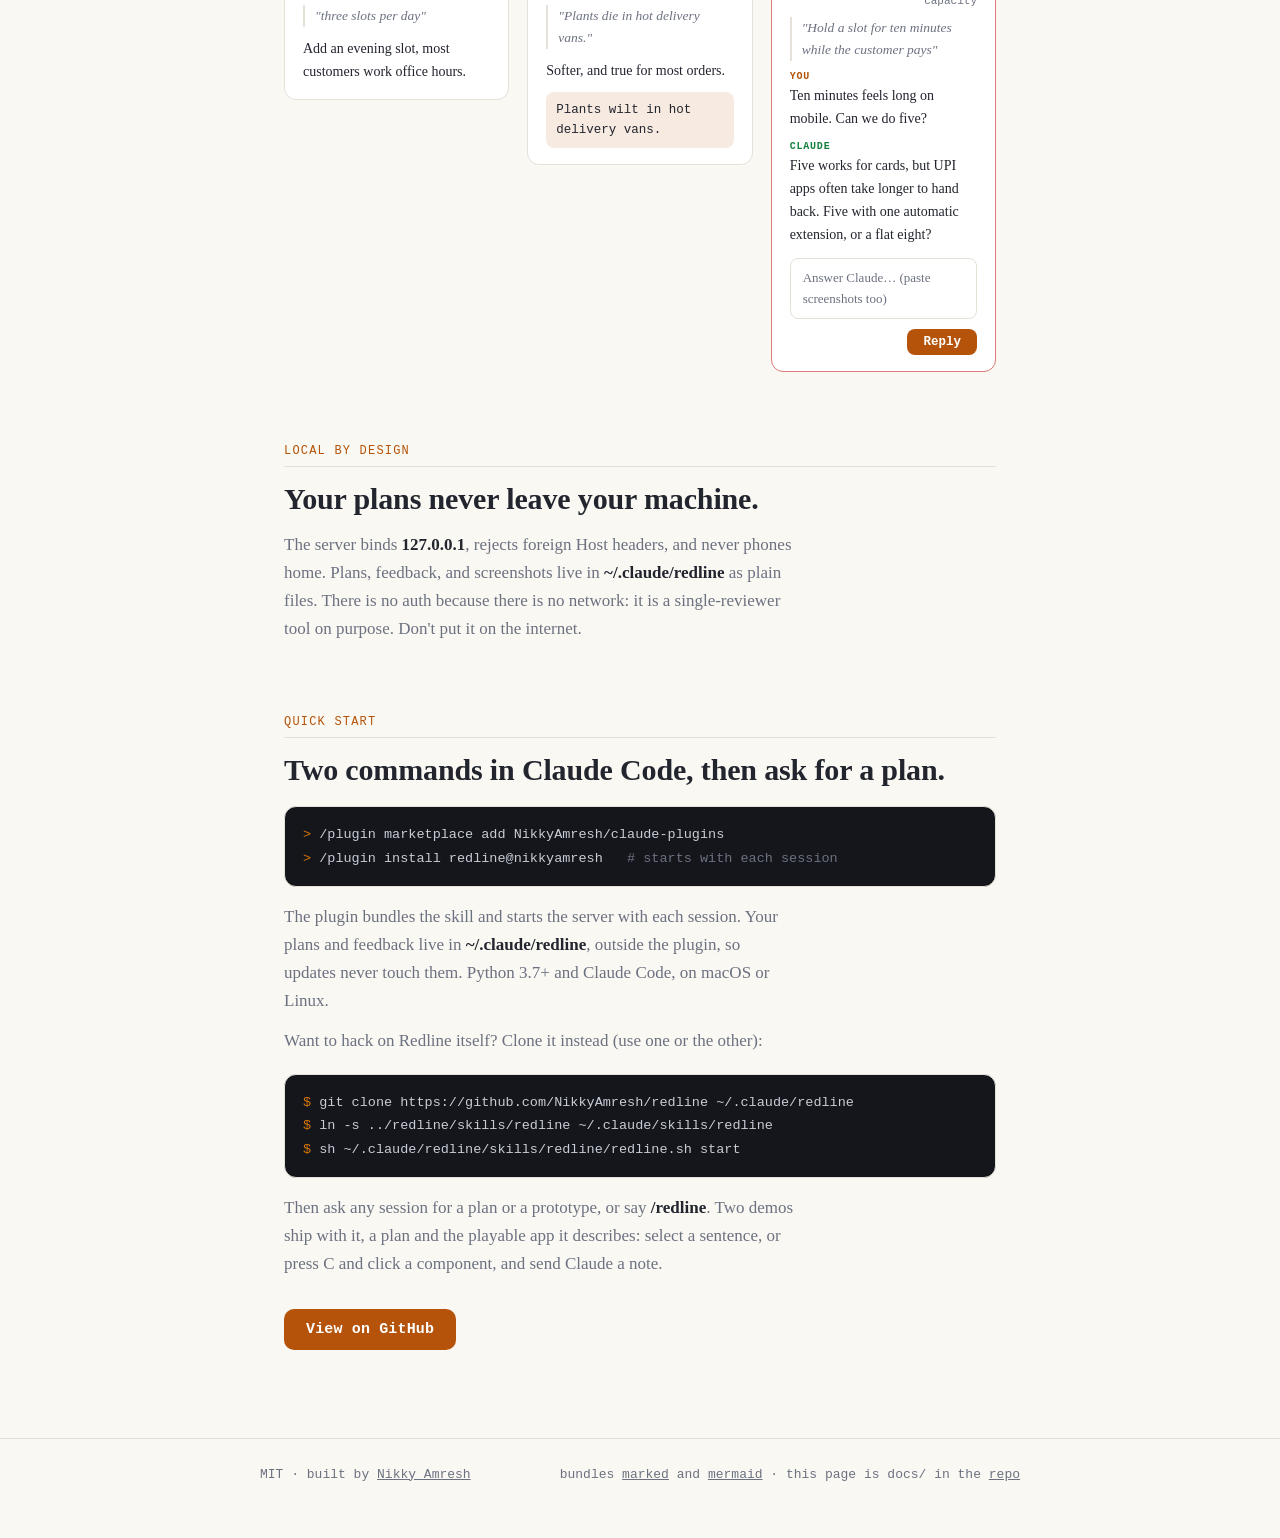
==== commit 6f1fe5a7: "One server per data directory, a discoverable port, and Redline everywhere - /api/health returns an " ====
--- a/docs/index.html
+++ b/docs/index.html
@@ -284,8 +284,8 @@
     <span class="ghost">MIT · Python stdlib · works offline</span>
   </div>
 
-  <pre class="code"><span class="p">&gt;</span> /plugin marketplace add NikkyAmresh/redline
-<span class="p">&gt;</span> /plugin install redline@redline   <span class="c"># serves 127.0.0.1:4747 from each session</span></pre>
+  <pre class="code"><span class="p">&gt;</span> /plugin marketplace add NikkyAmresh/claude-plugins
+<span class="p">&gt;</span> /plugin install redline@nikkyamresh   <span class="c"># starts with each session</span></pre>
 </main>
 
 <div class="wide shot">
@@ -382,20 +382,20 @@
   <section>
     <div class="eyebrow">Local by design</div>
     <h2>Your plans never leave your machine.</h2>
-    <p>The server binds <b>127.0.0.1</b>, rejects foreign Host headers, and never phones home. Plans, feedback, and screenshots live in <b>~/.claude/plan-server</b> as plain files. There is no auth because there is no network: it is a single-reviewer tool on purpose. Don't put it on the internet.</p>
+    <p>The server binds <b>127.0.0.1</b>, rejects foreign Host headers, and never phones home. Plans, feedback, and screenshots live in <b>~/.claude/redline</b> as plain files. There is no auth because there is no network: it is a single-reviewer tool on purpose. Don't put it on the internet.</p>
   </section>
 
   <section>
     <div class="eyebrow">Quick start</div>
     <h2>Two commands in Claude Code, then ask for a plan.</h2>
-    <pre class="code"><span class="p">&gt;</span> /plugin marketplace add NikkyAmresh/redline
-<span class="p">&gt;</span> /plugin install redline@redline   <span class="c"># serves 127.0.0.1:4747 from each session</span></pre>
-    <p style="margin-top:16px">The plugin bundles the skill and starts the server with each session. Your plans and feedback live in <b>~/.claude/plan-server</b>, outside the plugin, so updates never touch them. Python 3.7+ and Claude Code, on macOS or Linux.</p>
+    <pre class="code"><span class="p">&gt;</span> /plugin marketplace add NikkyAmresh/claude-plugins
+<span class="p">&gt;</span> /plugin install redline@nikkyamresh   <span class="c"># starts with each session</span></pre>
+    <p style="margin-top:16px">The plugin bundles the skill and starts the server with each session. Your plans and feedback live in <b>~/.claude/redline</b>, outside the plugin, so updates never touch them. Python 3.7+ and Claude Code, on macOS or Linux.</p>
     <p style="margin-top:12px">Want to hack on Redline itself? Clone it instead (use one or the other):</p>
-    <pre class="code"><span class="p">$</span> git clone https://github.com/NikkyAmresh/redline ~/.claude/plan-server
-<span class="p">$</span> ln -s ../plan-server/skills/plan-review ~/.claude/skills/plan-review
-<span class="p">$</span> sh ~/.claude/plan-server/skills/plan-review/redline.sh start</pre>
-    <p style="margin-top:16px">Then ask any session for a plan or a prototype, or say <b>/plan-review</b>. Two demos ship with it, a plan and the playable app it describes: select a sentence, or press C and click a component, and send Claude a note.</p>
+    <pre class="code"><span class="p">$</span> git clone https://github.com/NikkyAmresh/redline ~/.claude/redline
+<span class="p">$</span> ln -s ../redline/skills/redline ~/.claude/skills/redline
+<span class="p">$</span> sh ~/.claude/redline/skills/redline/redline.sh start</pre>
+    <p style="margin-top:16px">Then ask any session for a plan or a prototype, or say <b>/redline</b>. Two demos ship with it, a plan and the playable app it describes: select a sentence, or press C and click a component, and send Claude a note.</p>
     <div class="cta">
       <a class="btn" href="https://github.com/NikkyAmresh/redline">View on GitHub</a>
     </div>
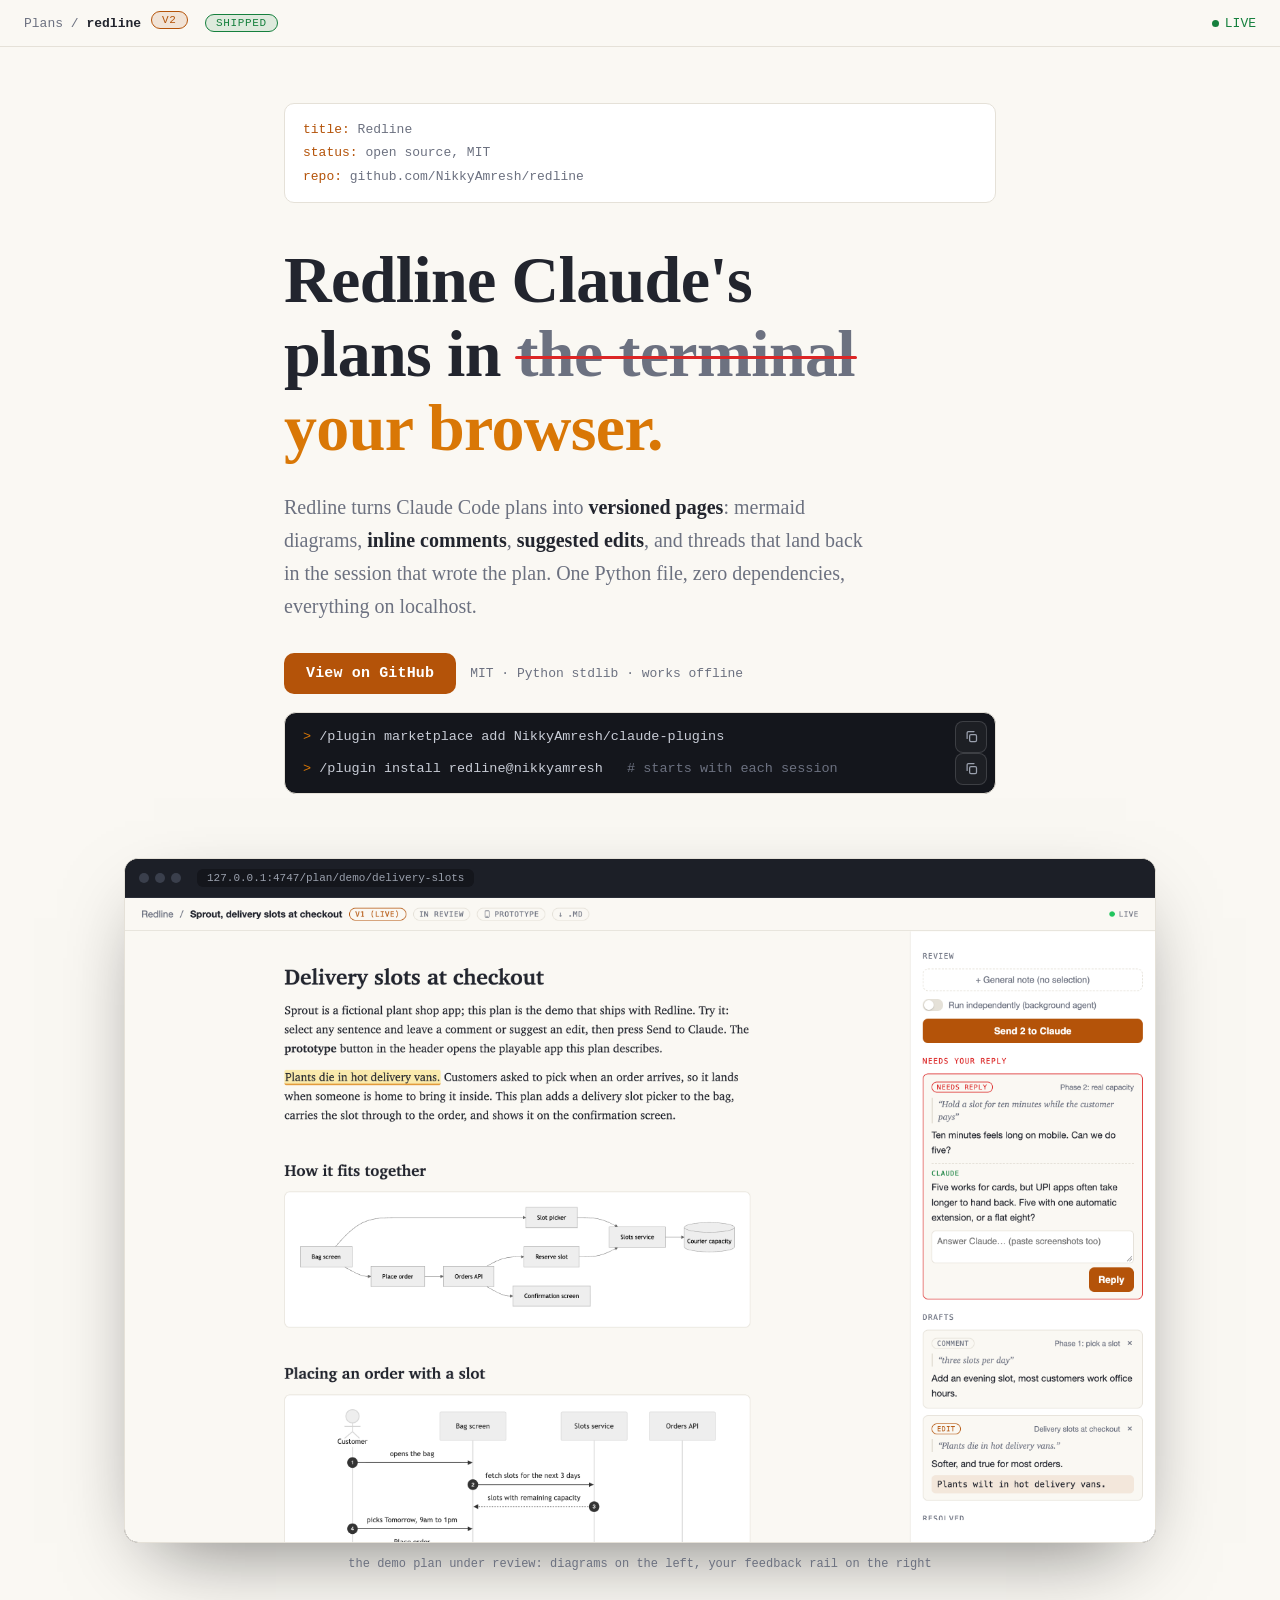
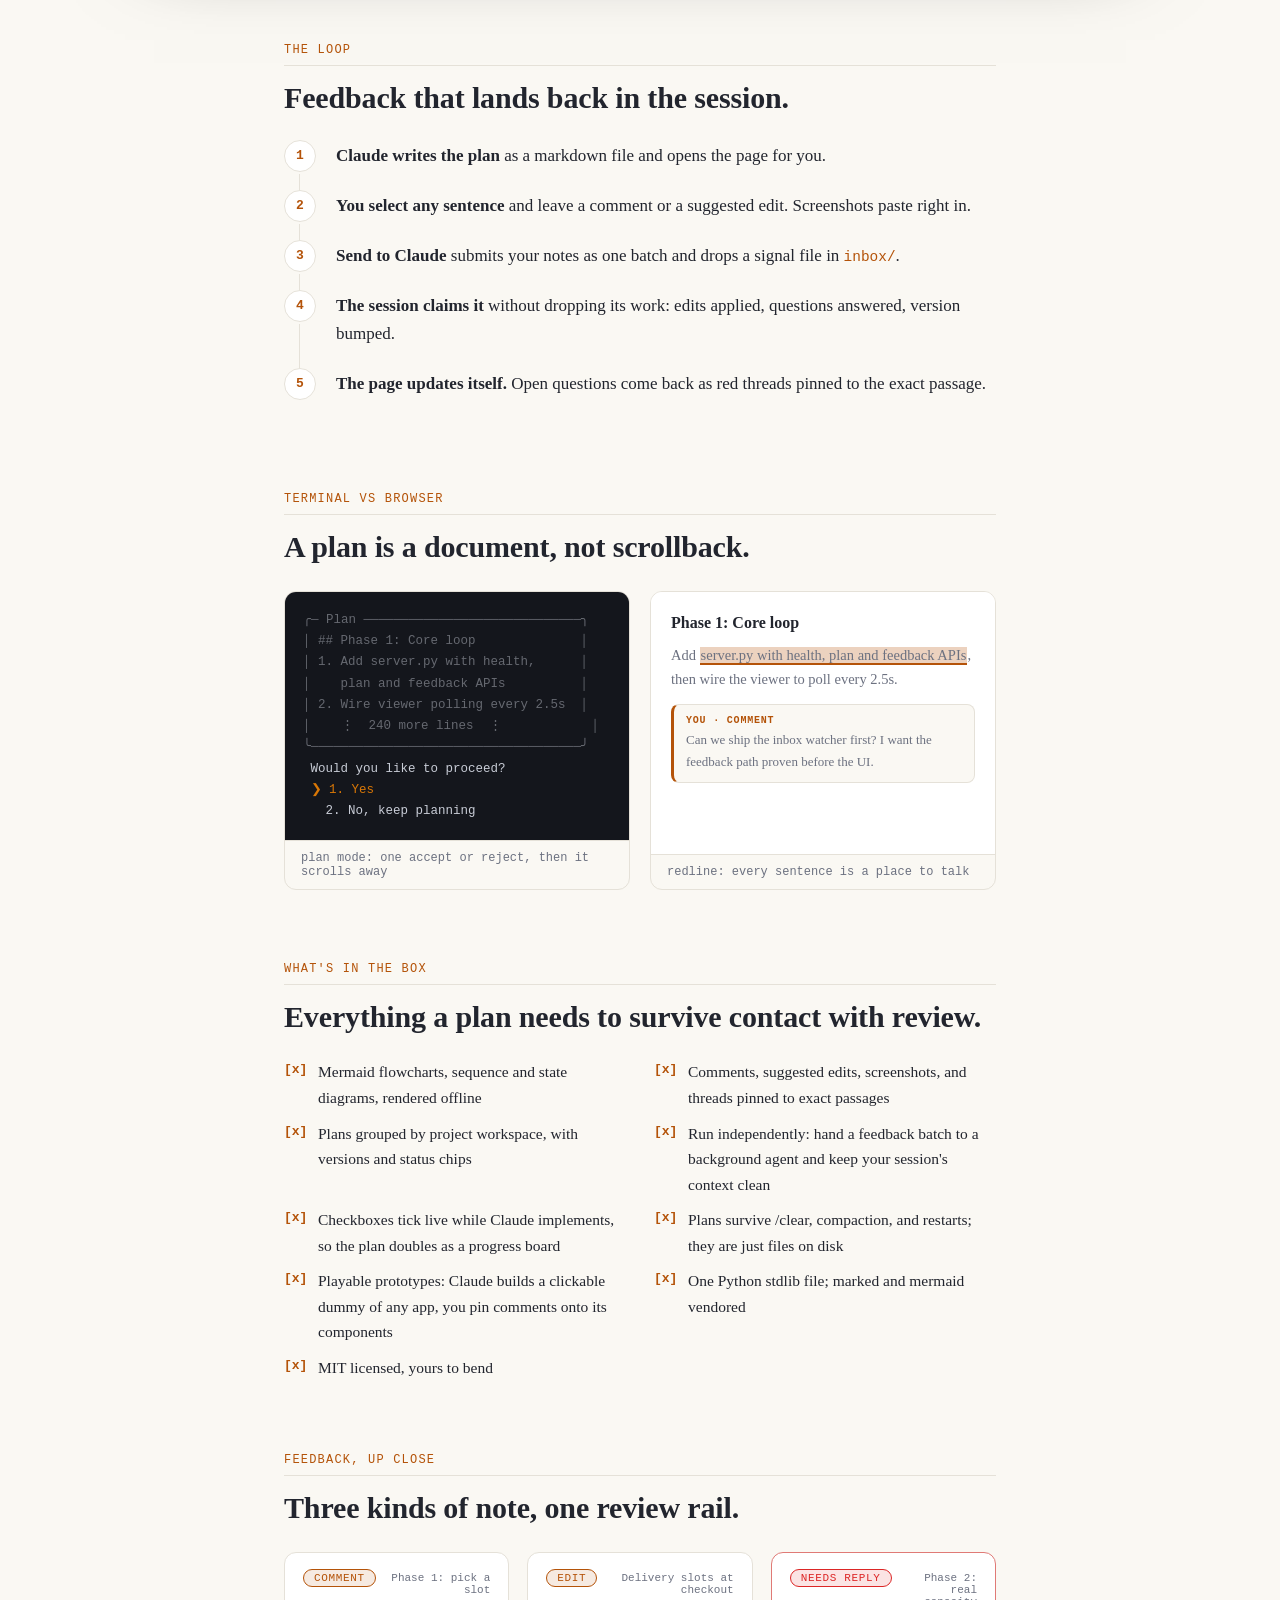
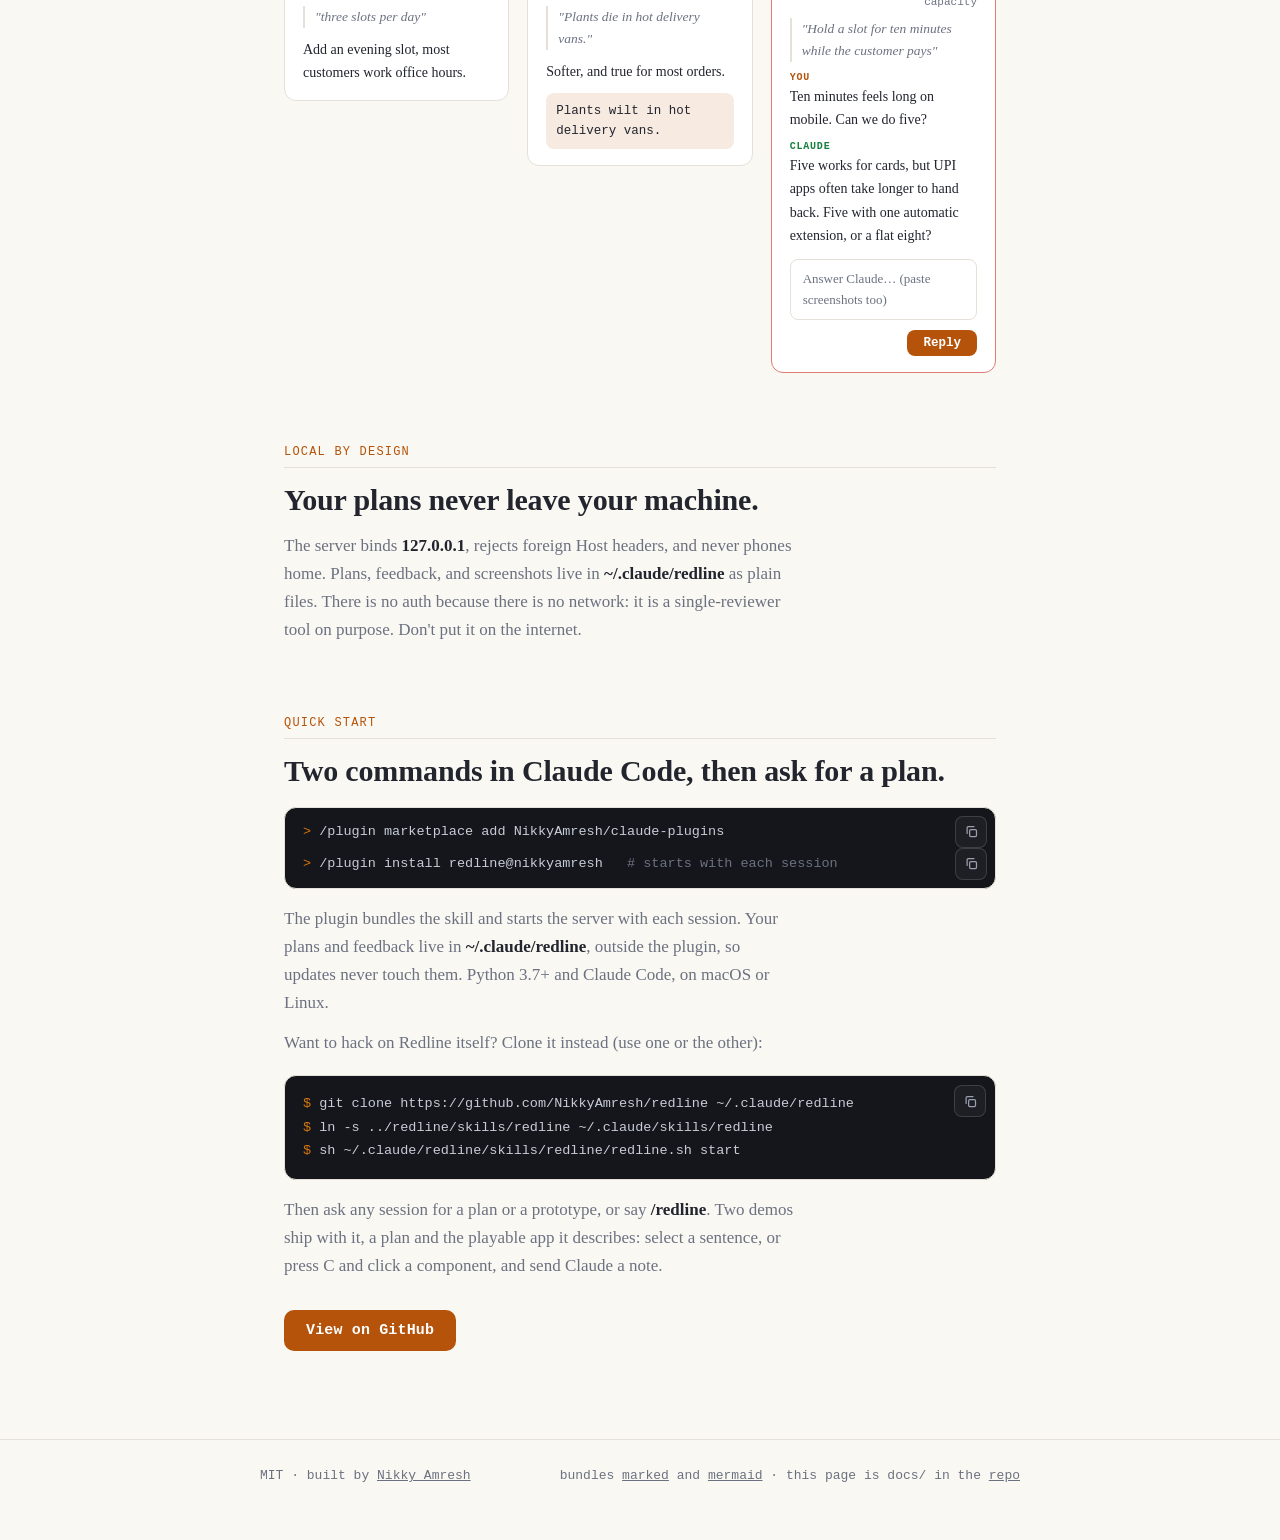
==== commit ca68cbf2: "Copy buttons for the install commands; one command per README block The landing page gets a copy but" ====
--- a/docs/index.html
+++ b/docs/index.html
@@ -124,8 +124,25 @@
   border:1px solid var(--line); border-radius:12px;
   font:13.5px/1.75 ui-monospace, Menlo, Consolas, monospace;
 }
-pre.code .c { color:#6c7180; }
-pre.code .p { color:var(--accent-bright); user-select:none; }
+pre.code .c, .cmds .c { color:#6c7180; }
+pre.code .p, .cmds .p { color:var(--accent-bright); user-select:none; }
+/* install commands: one line each, with its own copy button that stays
+   visible while a long line scrolls on a narrow screen */
+.cmds { margin:18px 0 0; padding:8px 8px 8px 18px; background:var(--term-bg); color:var(--term-ink);
+        border:1px solid var(--line); border-radius:12px;
+        font:13.5px/1.75 ui-monospace, Menlo, Consolas, monospace; }
+.cmds .cmd { display:flex; align-items:center; gap:10px; }
+.cmds code { flex:1; min-width:0; overflow-x:auto; white-space:pre; font:inherit; padding:4px 0; }
+.codewrap { position:relative; }
+.codewrap pre.code { padding-right:56px; }
+.codewrap .copy { position:absolute; top:10px; right:10px; }
+button.copy { flex:none; width:32px; height:32px; display:grid; place-items:center; cursor:pointer;
+              border-radius:8px; border:1px solid rgba(255,255,255,.14); background:rgba(255,255,255,.04);
+              color:#9aa0ad; transition:color .15s, border-color .15s, background .15s; }
+button.copy:hover { color:var(--accent-bright); border-color:var(--accent-bright); }
+button.copy:focus-visible { outline:2px solid var(--accent-bright); outline-offset:2px; }
+button.copy.done { color:#4ade80; border-color:#4ade80; background:rgba(74,222,128,.10); }
+.sr { position:absolute; width:1px; height:1px; overflow:hidden; clip:rect(0 0 0 0); white-space:nowrap; }
 
 /* screenshot */
 .shot { margin:64px auto; }
@@ -284,8 +301,7 @@
     <span class="ghost">MIT · Python stdlib · works offline</span>
   </div>
 
-  <pre class="code"><span class="p">&gt;</span> /plugin marketplace add NikkyAmresh/claude-plugins
-<span class="p">&gt;</span> /plugin install redline@nikkyamresh   <span class="c"># starts with each session</span></pre>
+  <div class="code cmds"><div class="cmd"><code><span class="p">&gt;</span> /plugin marketplace add NikkyAmresh/claude-plugins</code><button class="copy" type="button" title="Copy to clipboard" aria-label="Copy the marketplace command" data-copy="/plugin marketplace add NikkyAmresh/claude-plugins"><svg viewBox="0 0 24 24" width="15" height="15" fill="none" stroke="currentColor" stroke-width="2" stroke-linecap="round" stroke-linejoin="round" aria-hidden="true"><rect x="9" y="9" width="11" height="11" rx="2"/><path d="M5 15V6a2 2 0 0 1 2-2h9"/></svg></button></div><div class="cmd"><code><span class="p">&gt;</span> /plugin install redline@nikkyamresh   <span class="c"># starts with each session</span></code><button class="copy" type="button" title="Copy to clipboard" aria-label="Copy the install command" data-copy="/plugin install redline@nikkyamresh"><svg viewBox="0 0 24 24" width="15" height="15" fill="none" stroke="currentColor" stroke-width="2" stroke-linecap="round" stroke-linejoin="round" aria-hidden="true"><rect x="9" y="9" width="11" height="11" rx="2"/><path d="M5 15V6a2 2 0 0 1 2-2h9"/></svg></button></div></div>
 </main>
 
 <div class="wide shot">
@@ -388,13 +404,12 @@
   <section>
     <div class="eyebrow">Quick start</div>
     <h2>Two commands in Claude Code, then ask for a plan.</h2>
-    <pre class="code"><span class="p">&gt;</span> /plugin marketplace add NikkyAmresh/claude-plugins
-<span class="p">&gt;</span> /plugin install redline@nikkyamresh   <span class="c"># starts with each session</span></pre>
+    <div class="code cmds"><div class="cmd"><code><span class="p">&gt;</span> /plugin marketplace add NikkyAmresh/claude-plugins</code><button class="copy" type="button" title="Copy to clipboard" aria-label="Copy the marketplace command" data-copy="/plugin marketplace add NikkyAmresh/claude-plugins"><svg viewBox="0 0 24 24" width="15" height="15" fill="none" stroke="currentColor" stroke-width="2" stroke-linecap="round" stroke-linejoin="round" aria-hidden="true"><rect x="9" y="9" width="11" height="11" rx="2"/><path d="M5 15V6a2 2 0 0 1 2-2h9"/></svg></button></div><div class="cmd"><code><span class="p">&gt;</span> /plugin install redline@nikkyamresh   <span class="c"># starts with each session</span></code><button class="copy" type="button" title="Copy to clipboard" aria-label="Copy the install command" data-copy="/plugin install redline@nikkyamresh"><svg viewBox="0 0 24 24" width="15" height="15" fill="none" stroke="currentColor" stroke-width="2" stroke-linecap="round" stroke-linejoin="round" aria-hidden="true"><rect x="9" y="9" width="11" height="11" rx="2"/><path d="M5 15V6a2 2 0 0 1 2-2h9"/></svg></button></div></div>
     <p style="margin-top:16px">The plugin bundles the skill and starts the server with each session. Your plans and feedback live in <b>~/.claude/redline</b>, outside the plugin, so updates never touch them. Python 3.7+ and Claude Code, on macOS or Linux.</p>
     <p style="margin-top:12px">Want to hack on Redline itself? Clone it instead (use one or the other):</p>
-    <pre class="code"><span class="p">$</span> git clone https://github.com/NikkyAmresh/redline ~/.claude/redline
+    <div class="codewrap"><pre class="code"><span class="p">$</span> git clone https://github.com/NikkyAmresh/redline ~/.claude/redline
 <span class="p">$</span> ln -s ../redline/skills/redline ~/.claude/skills/redline
-<span class="p">$</span> sh ~/.claude/redline/skills/redline/redline.sh start</pre>
+<span class="p">$</span> sh ~/.claude/redline/skills/redline/redline.sh start</pre><button class="copy" type="button" title="Copy to clipboard" aria-label="Copy the three clone commands" data-copy="git clone https://github.com/NikkyAmresh/redline ~/.claude/redline&#10;ln -s ../redline/skills/redline ~/.claude/skills/redline&#10;sh ~/.claude/redline/skills/redline/redline.sh start"><svg viewBox="0 0 24 24" width="15" height="15" fill="none" stroke="currentColor" stroke-width="2" stroke-linecap="round" stroke-linejoin="round" aria-hidden="true"><rect x="9" y="9" width="11" height="11" rx="2"/><path d="M5 15V6a2 2 0 0 1 2-2h9"/></svg></button></div>
     <p style="margin-top:16px">Then ask any session for a plan or a prototype, or say <b>/redline</b>. Two demos ship with it, a plan and the playable app it describes: select a sentence, or press C and click a component, and send Claude a note.</p>
     <div class="cta">
       <a class="btn" href="https://github.com/NikkyAmresh/redline">View on GitHub</a>
@@ -409,5 +424,41 @@
   </div>
 </footer>
 
+
+<div class="sr" id="copy-status" aria-live="polite"></div>
+<script>
+// Copy buttons on the install commands: the command text only, no prompt or comment.
+(function () {
+  var status = document.getElementById('copy-status');
+  var OK = '<svg viewBox="0 0 24 24" width="15" height="15" fill="none" stroke="currentColor" stroke-width="2.4" stroke-linecap="round" stroke-linejoin="round" aria-hidden="true"><path d="M5 12.5l4.5 4.5L19 7.5"/></svg>';
+  function fallback(text) {
+    var ta = document.createElement('textarea');
+    ta.value = text; ta.setAttribute('readonly', ''); ta.style.position = 'fixed'; ta.style.opacity = '0';
+    document.body.appendChild(ta); ta.select();
+    var ok = false;
+    try { ok = document.execCommand('copy'); } catch (e) {}
+    ta.remove();
+    return ok;
+  }
+  document.addEventListener('click', function (e) {
+    var b = e.target.closest && e.target.closest('button.copy');
+    if (!b) return;
+    var text = b.getAttribute('data-copy');
+    var done = function (ok) {
+      if (!b._icon) b._icon = b.innerHTML;
+      b.classList.toggle('done', ok);
+      b.innerHTML = ok ? OK : b._icon;
+      status.textContent = ok ? 'Copied to clipboard' : 'Copy failed, select the text instead';
+      clearTimeout(b._t);
+      b._t = setTimeout(function () { b.classList.remove('done'); b.innerHTML = b._icon; }, 1600);
+    };
+    if (navigator.clipboard && window.isSecureContext) {
+      navigator.clipboard.writeText(text).then(function () { done(true); }, function () { done(fallback(text)); });
+    } else {
+      done(fallback(text));
+    }
+  });
+})();
+</script>
 </body>
 </html>
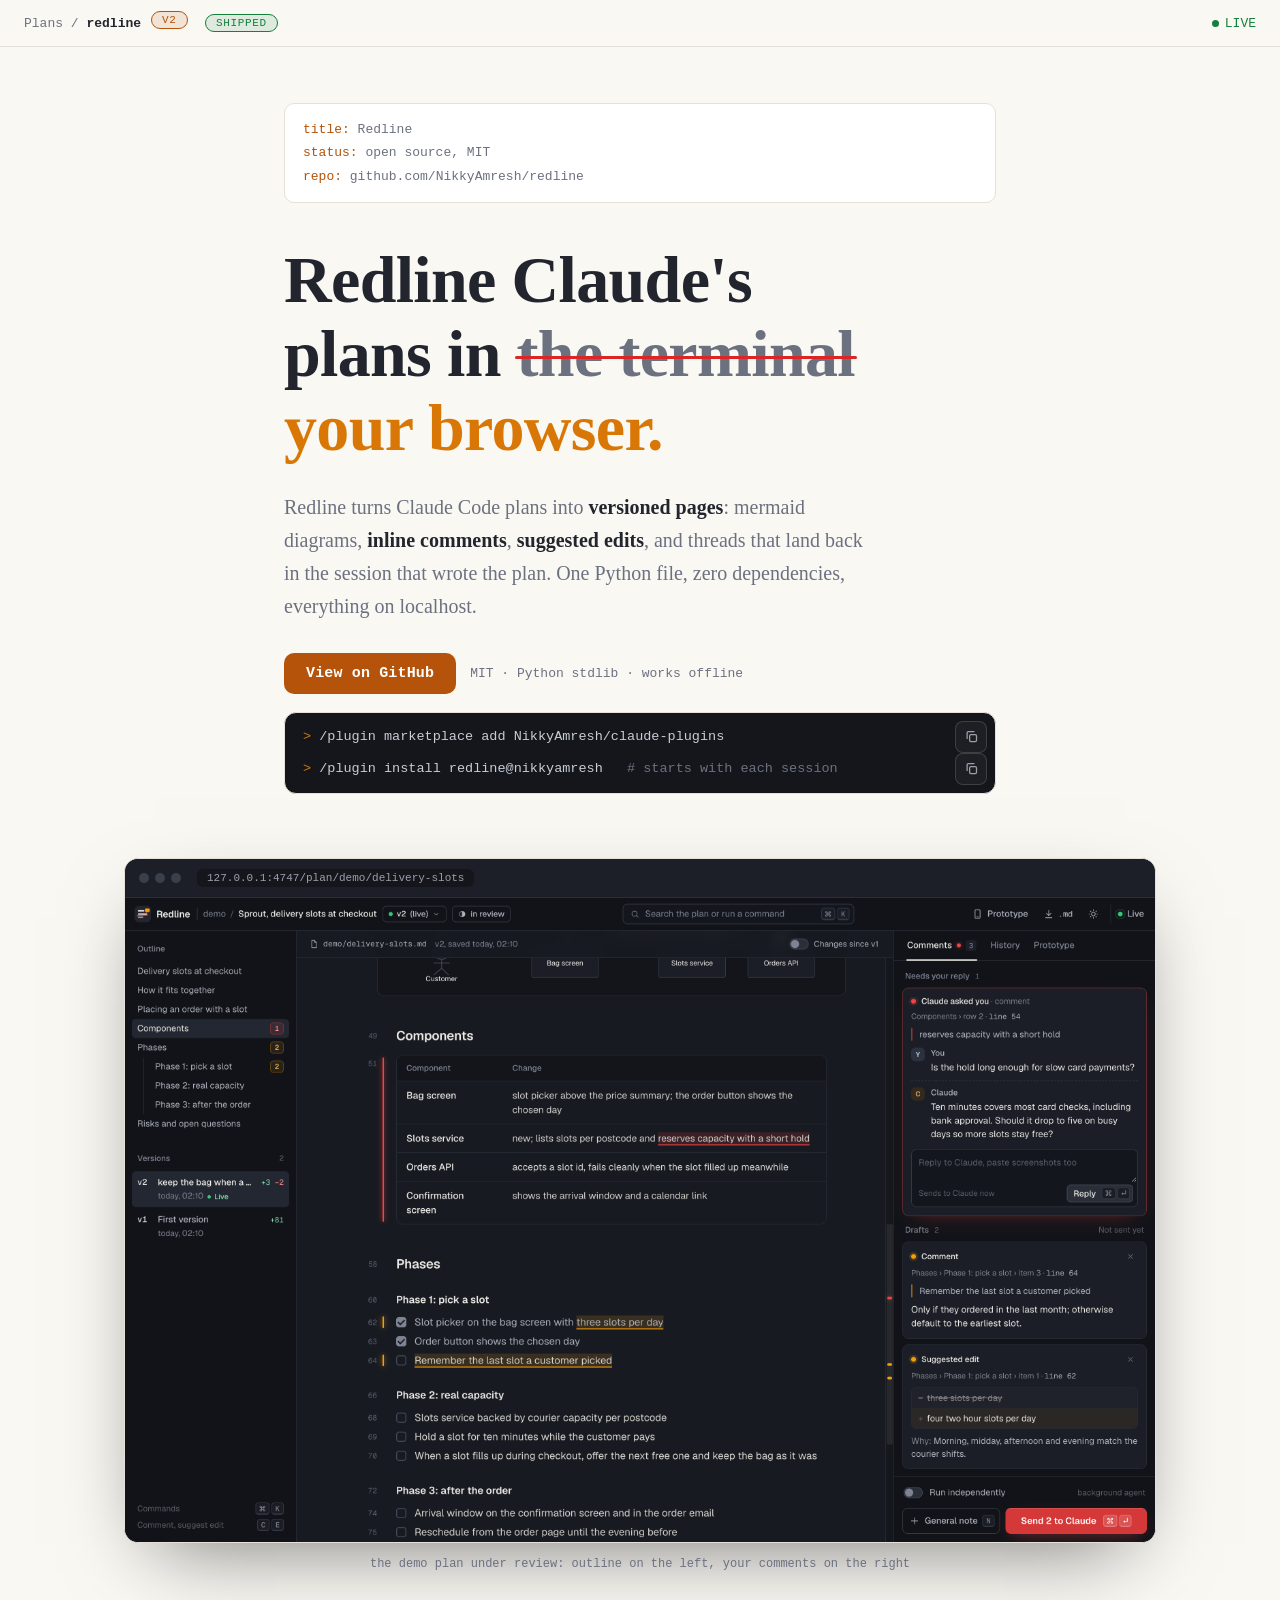
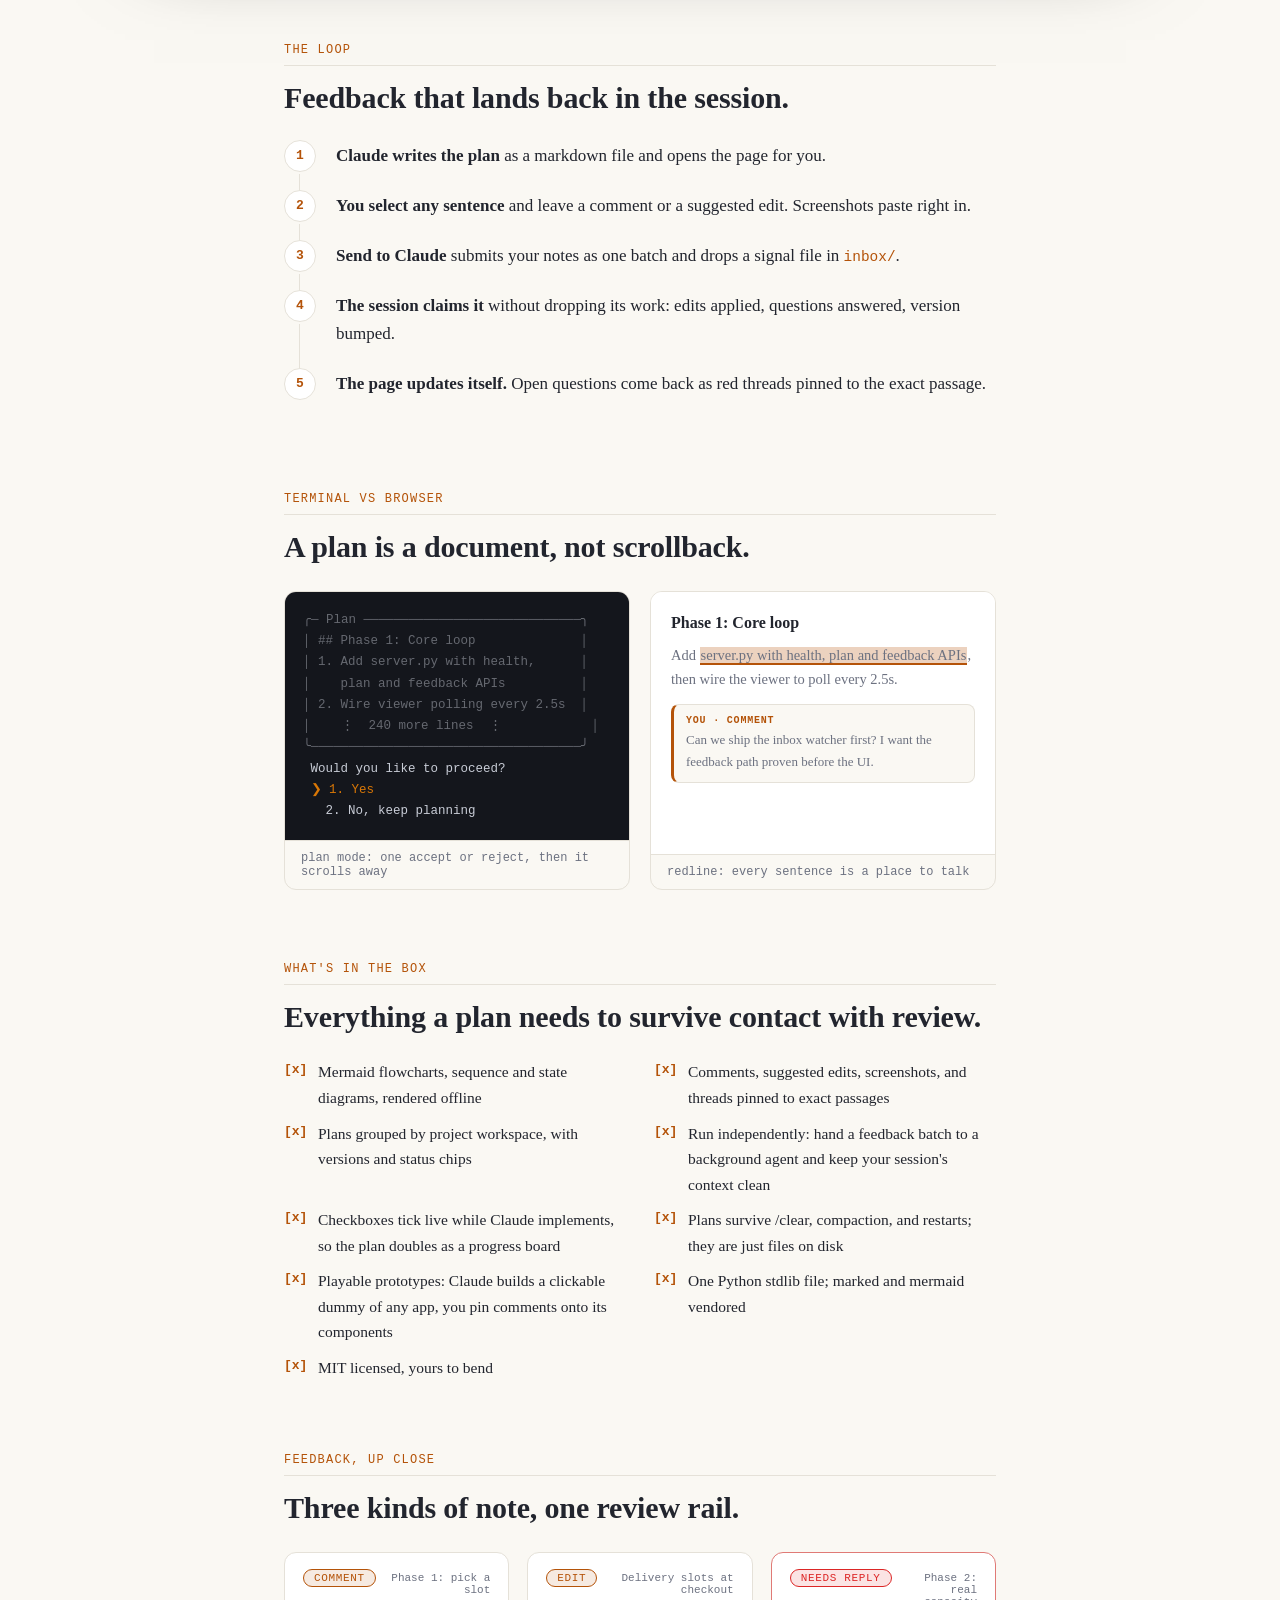
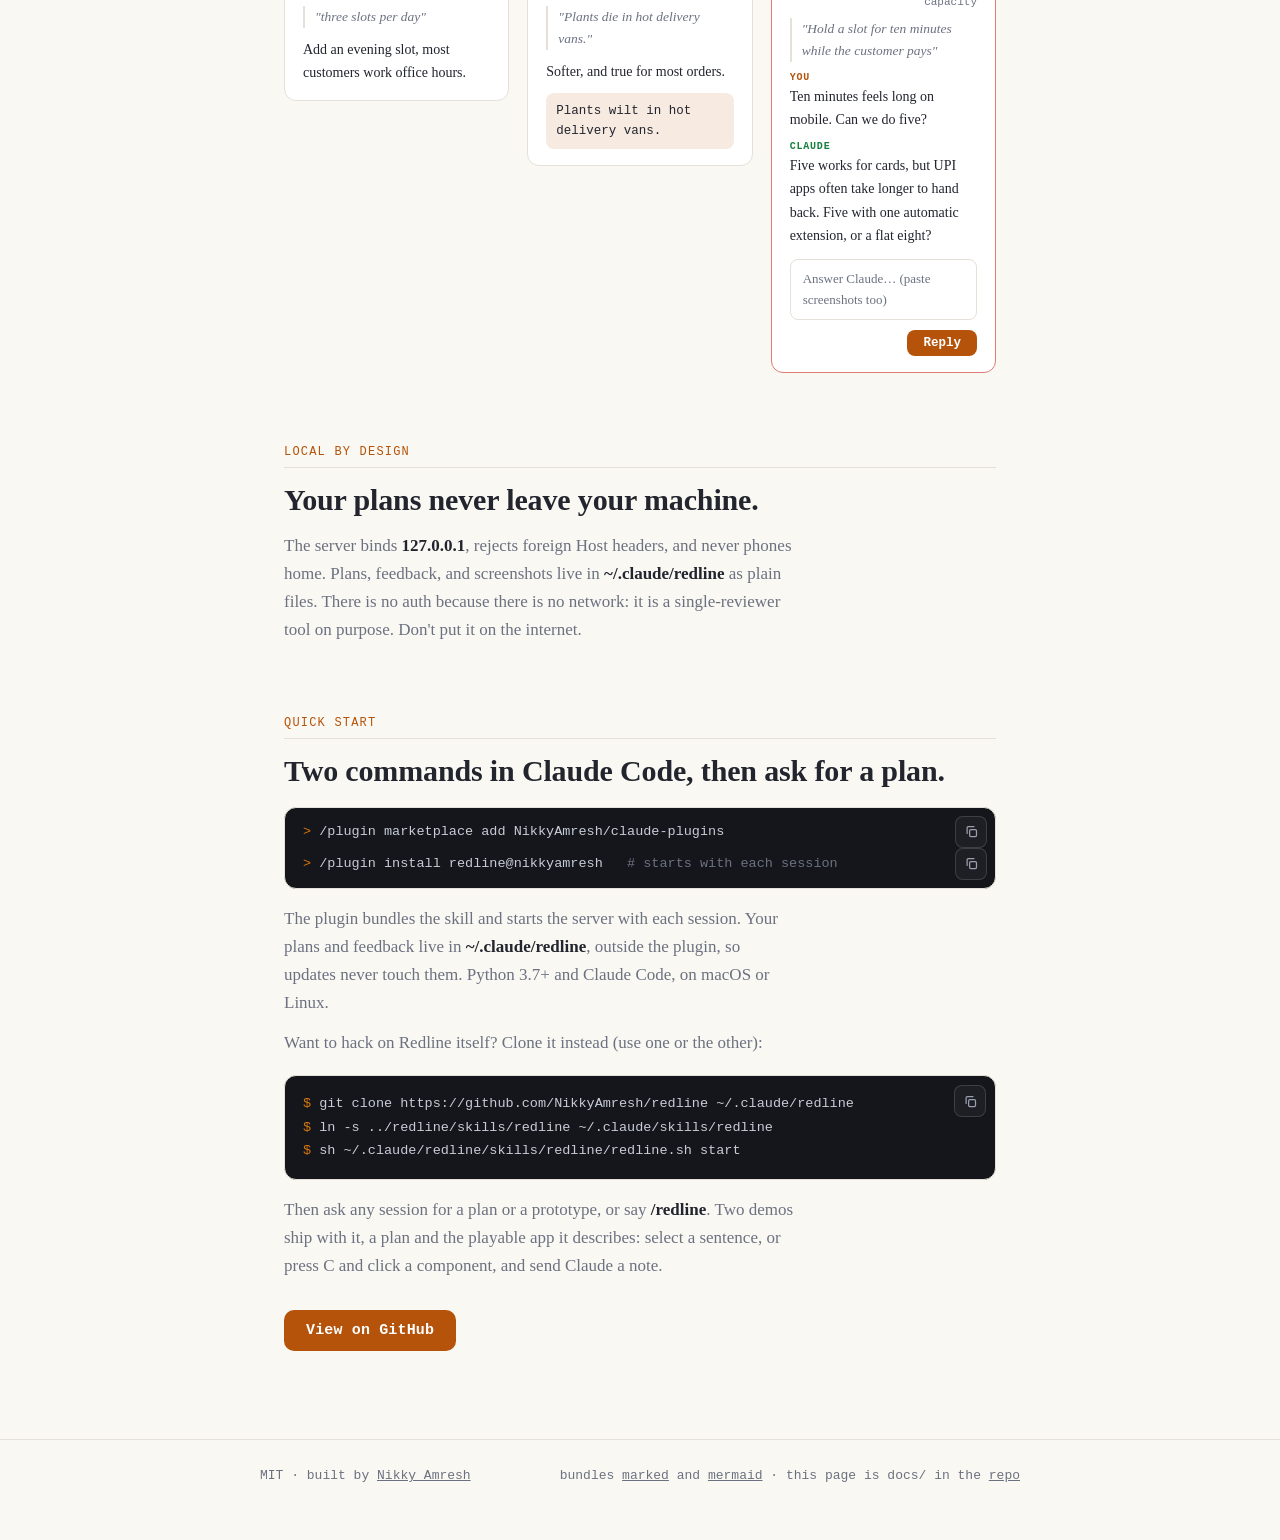
==== commit 7f2cc677: "Studio UI: three-pane review pages, command bar, themes (v1.3.0) Plan page: outline with comment cou" ====
--- a/docs/index.html
+++ b/docs/index.html
@@ -307,9 +307,9 @@
 <div class="wide shot">
   <div class="frame">
     <div class="head"><span class="dot"></span><span class="dot"></span><span class="dot"></span><span class="url">127.0.0.1:4747/plan/demo/delivery-slots</span></div>
-    <img src="assets/plan-viewer.png" width="1512" height="945" alt="Redline viewer: the demo plan rendered with mermaid diagrams on the left and a review rail on the right showing a thread that needs a reply, a draft comment, and a suggested edit">
+    <img src="assets/plan-viewer.png" width="1512" height="945" alt="Redline viewer: the outline and versions on the left, the demo plan with a table and phase checklists in the middle, and the review panel on the right showing a thread that needs a reply, a draft comment, and a suggested edit">
   </div>
-  <div class="cap">the demo plan under review: diagrams on the left, your feedback rail on the right</div>
+  <div class="cap">the demo plan under review: outline on the left, your comments on the right</div>
 </div>
 
 <main>
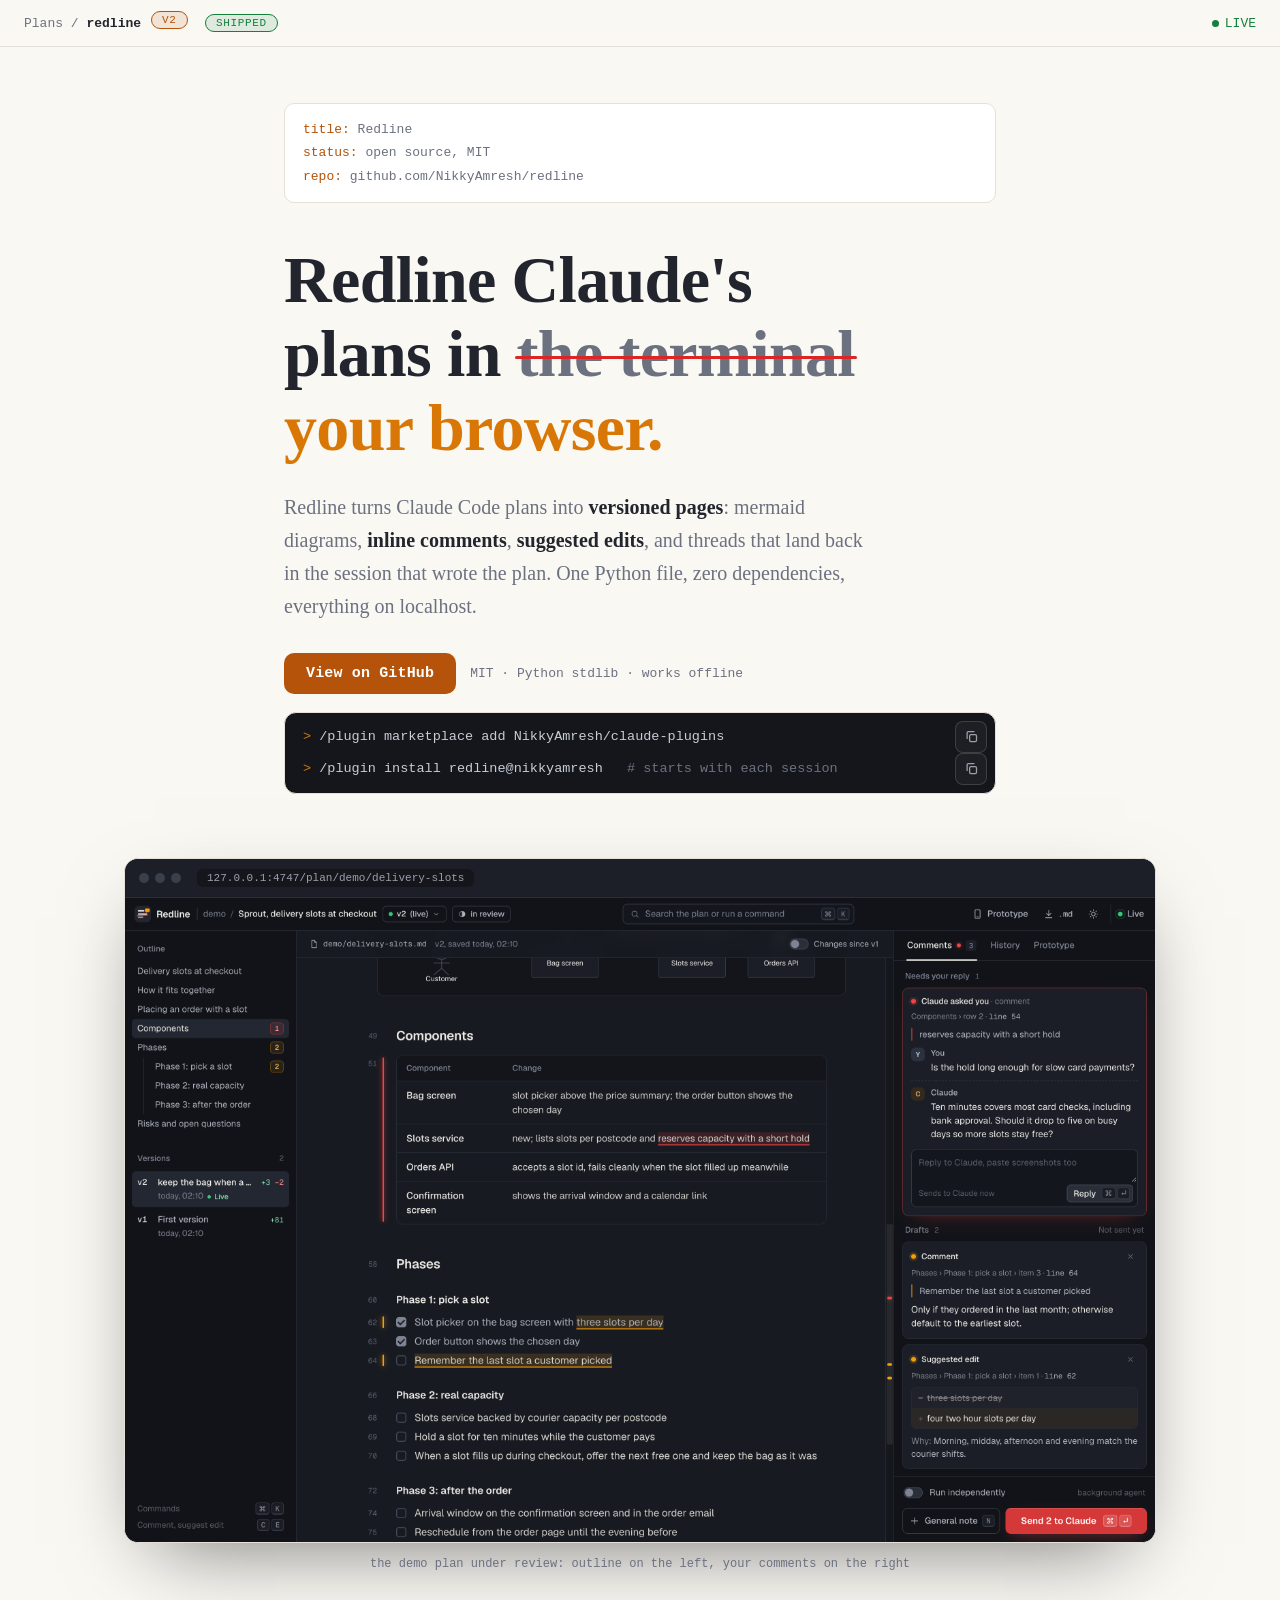
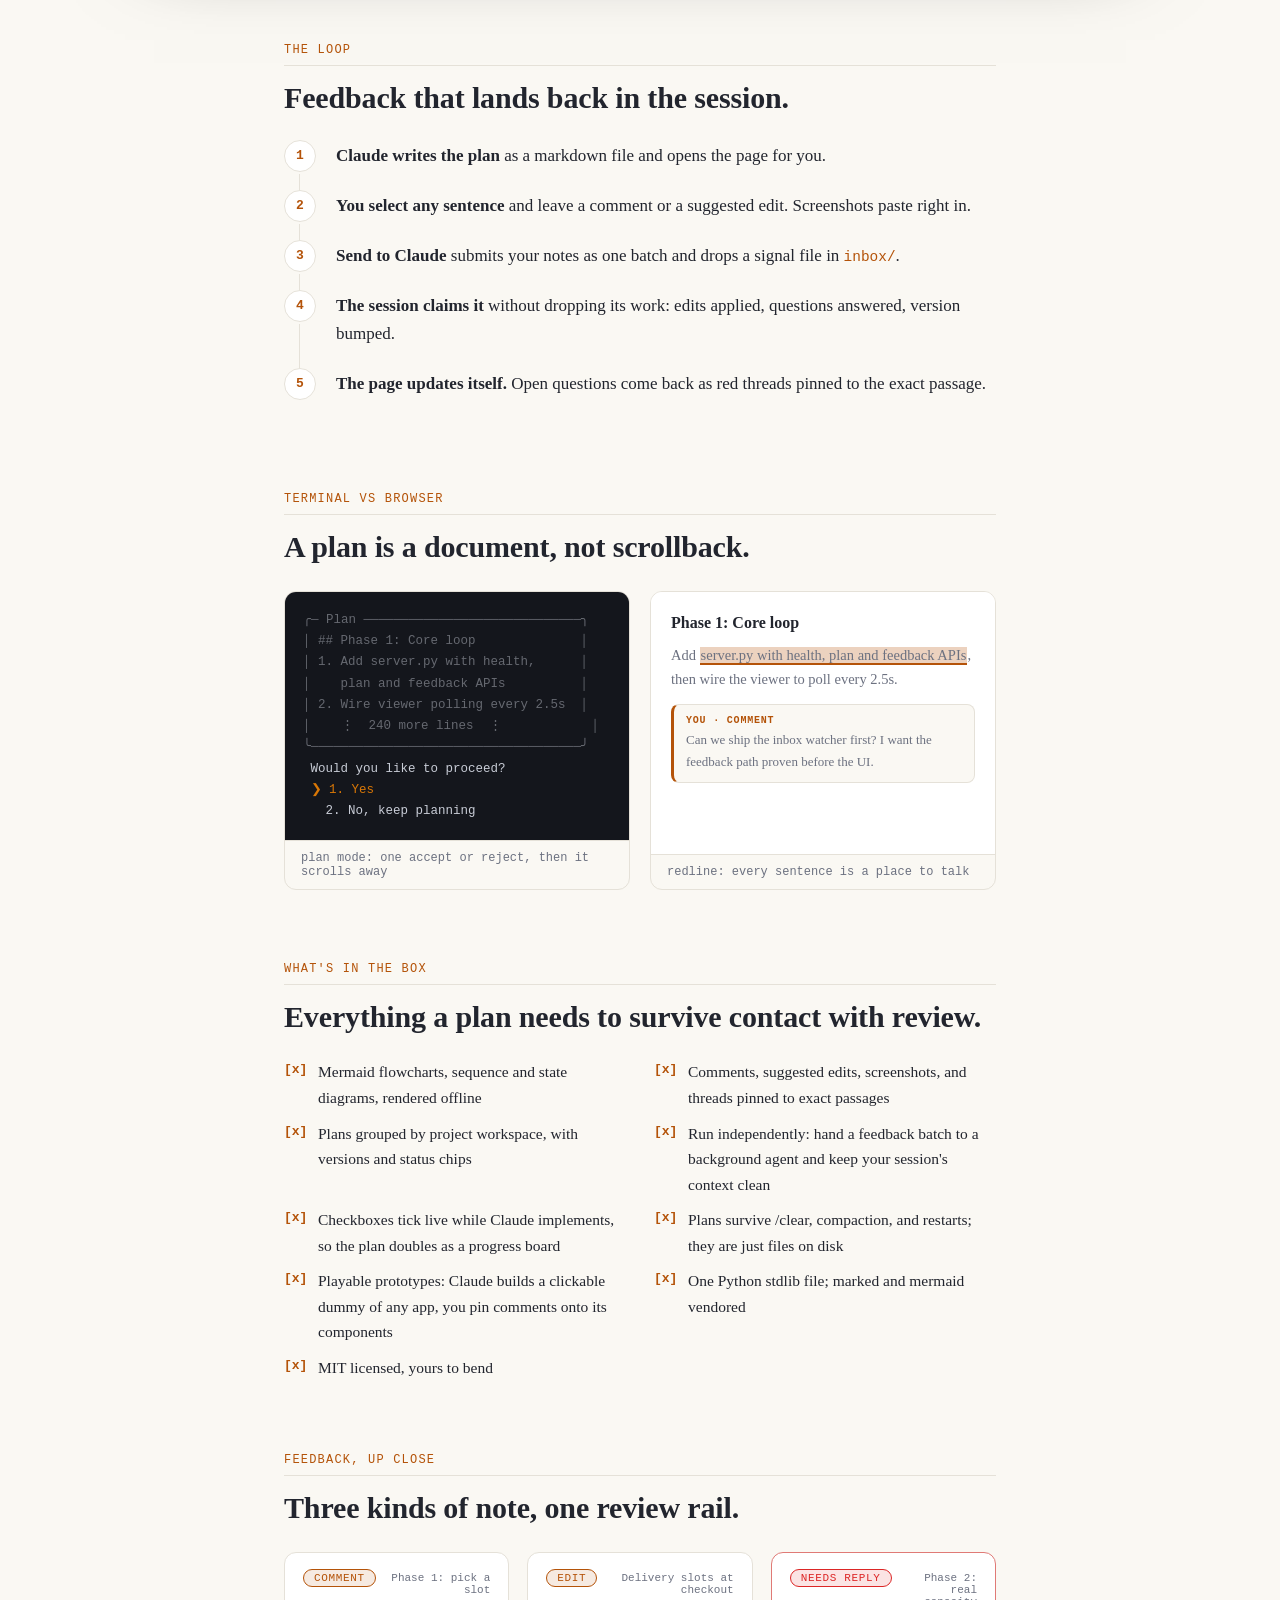
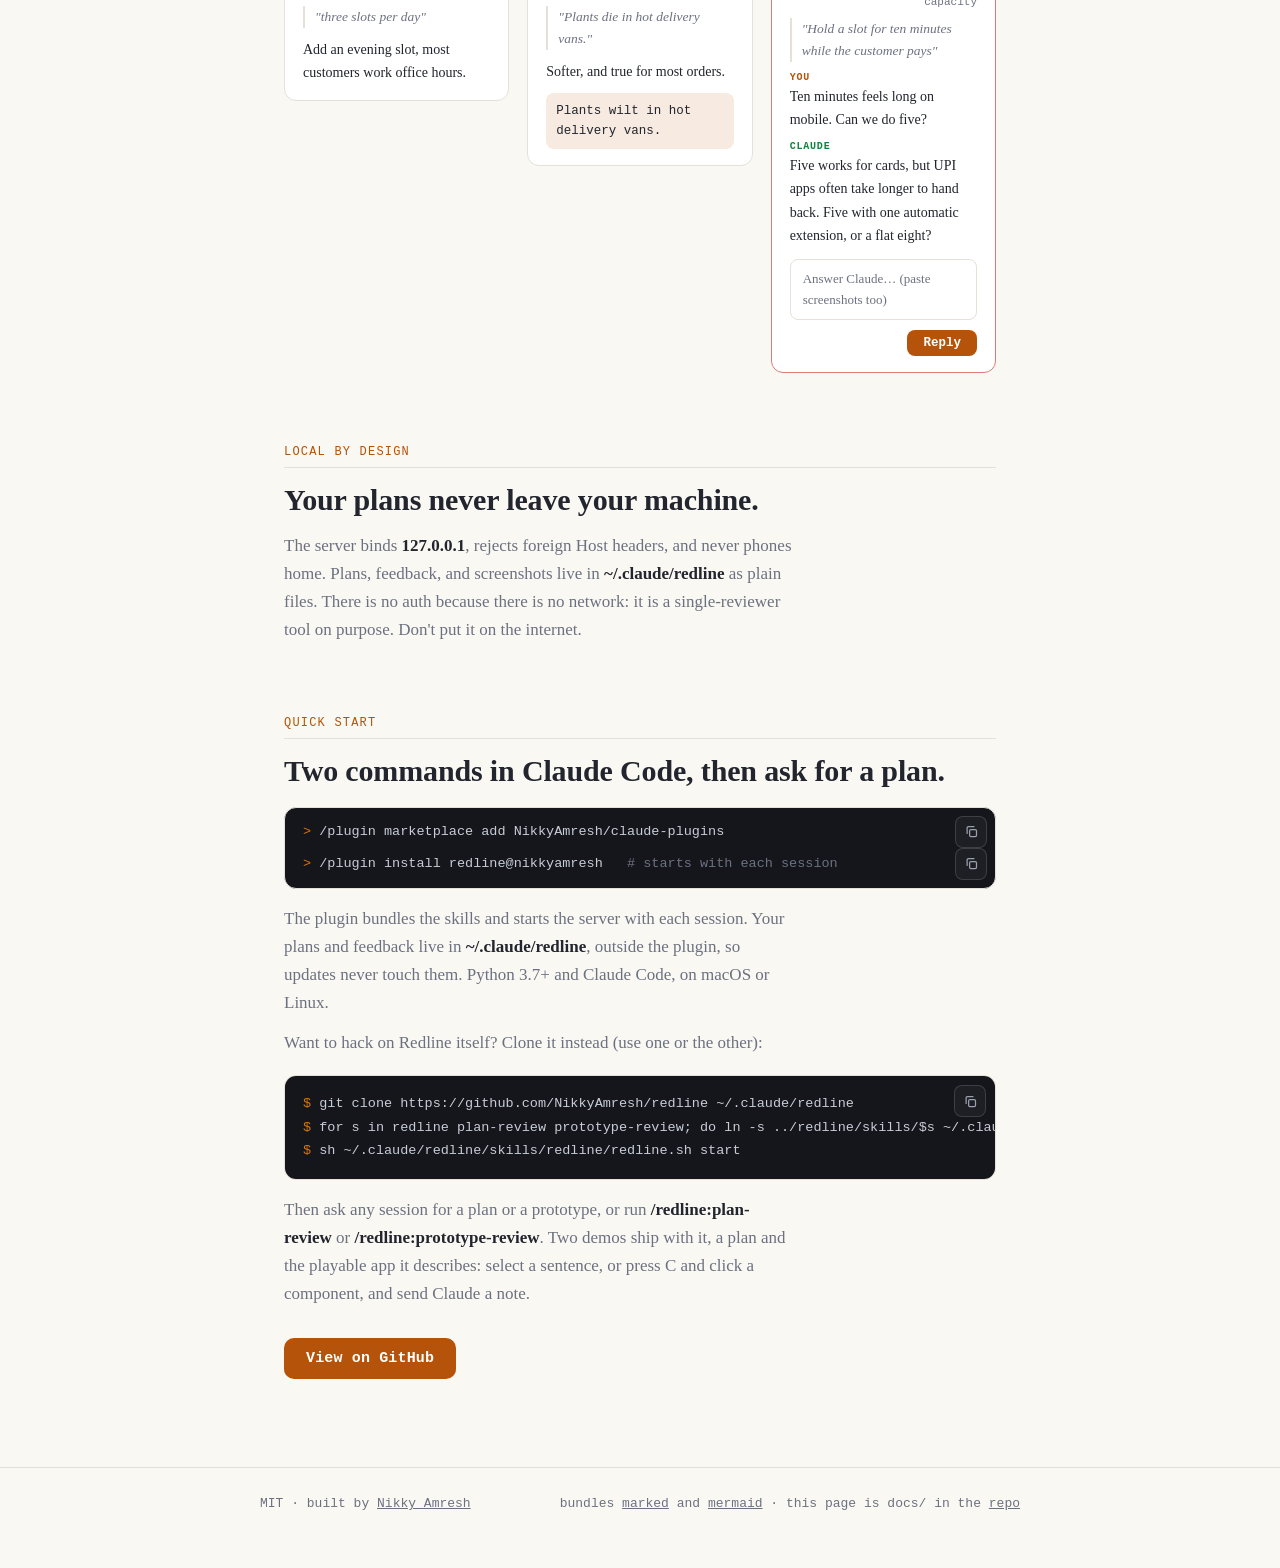
==== commit 481128f2: "Split Redline into plan-review and prototype-review skills (1.4.0) When the skill listing is over bu" ====
--- a/docs/index.html
+++ b/docs/index.html
@@ -405,12 +405,12 @@
     <div class="eyebrow">Quick start</div>
     <h2>Two commands in Claude Code, then ask for a plan.</h2>
     <div class="code cmds"><div class="cmd"><code><span class="p">&gt;</span> /plugin marketplace add NikkyAmresh/claude-plugins</code><button class="copy" type="button" title="Copy to clipboard" aria-label="Copy the marketplace command" data-copy="/plugin marketplace add NikkyAmresh/claude-plugins"><svg viewBox="0 0 24 24" width="15" height="15" fill="none" stroke="currentColor" stroke-width="2" stroke-linecap="round" stroke-linejoin="round" aria-hidden="true"><rect x="9" y="9" width="11" height="11" rx="2"/><path d="M5 15V6a2 2 0 0 1 2-2h9"/></svg></button></div><div class="cmd"><code><span class="p">&gt;</span> /plugin install redline@nikkyamresh   <span class="c"># starts with each session</span></code><button class="copy" type="button" title="Copy to clipboard" aria-label="Copy the install command" data-copy="/plugin install redline@nikkyamresh"><svg viewBox="0 0 24 24" width="15" height="15" fill="none" stroke="currentColor" stroke-width="2" stroke-linecap="round" stroke-linejoin="round" aria-hidden="true"><rect x="9" y="9" width="11" height="11" rx="2"/><path d="M5 15V6a2 2 0 0 1 2-2h9"/></svg></button></div></div>
-    <p style="margin-top:16px">The plugin bundles the skill and starts the server with each session. Your plans and feedback live in <b>~/.claude/redline</b>, outside the plugin, so updates never touch them. Python 3.7+ and Claude Code, on macOS or Linux.</p>
+    <p style="margin-top:16px">The plugin bundles the skills and starts the server with each session. Your plans and feedback live in <b>~/.claude/redline</b>, outside the plugin, so updates never touch them. Python 3.7+ and Claude Code, on macOS or Linux.</p>
     <p style="margin-top:12px">Want to hack on Redline itself? Clone it instead (use one or the other):</p>
     <div class="codewrap"><pre class="code"><span class="p">$</span> git clone https://github.com/NikkyAmresh/redline ~/.claude/redline
-<span class="p">$</span> ln -s ../redline/skills/redline ~/.claude/skills/redline
-<span class="p">$</span> sh ~/.claude/redline/skills/redline/redline.sh start</pre><button class="copy" type="button" title="Copy to clipboard" aria-label="Copy the three clone commands" data-copy="git clone https://github.com/NikkyAmresh/redline ~/.claude/redline&#10;ln -s ../redline/skills/redline ~/.claude/skills/redline&#10;sh ~/.claude/redline/skills/redline/redline.sh start"><svg viewBox="0 0 24 24" width="15" height="15" fill="none" stroke="currentColor" stroke-width="2" stroke-linecap="round" stroke-linejoin="round" aria-hidden="true"><rect x="9" y="9" width="11" height="11" rx="2"/><path d="M5 15V6a2 2 0 0 1 2-2h9"/></svg></button></div>
-    <p style="margin-top:16px">Then ask any session for a plan or a prototype, or say <b>/redline</b>. Two demos ship with it, a plan and the playable app it describes: select a sentence, or press C and click a component, and send Claude a note.</p>
+<span class="p">$</span> for s in redline plan-review prototype-review; do ln -s ../redline/skills/$s ~/.claude/skills/$s; done
+<span class="p">$</span> sh ~/.claude/redline/skills/redline/redline.sh start</pre><button class="copy" type="button" title="Copy to clipboard" aria-label="Copy the three clone commands" data-copy="git clone https://github.com/NikkyAmresh/redline ~/.claude/redline&#10;for s in redline plan-review prototype-review; do ln -s ../redline/skills/$s ~/.claude/skills/$s; done&#10;sh ~/.claude/redline/skills/redline/redline.sh start"><svg viewBox="0 0 24 24" width="15" height="15" fill="none" stroke="currentColor" stroke-width="2" stroke-linecap="round" stroke-linejoin="round" aria-hidden="true"><rect x="9" y="9" width="11" height="11" rx="2"/><path d="M5 15V6a2 2 0 0 1 2-2h9"/></svg></button></div>
+    <p style="margin-top:16px">Then ask any session for a plan or a prototype, or run <b>/redline:plan-review</b> or <b>/redline:prototype-review</b>. Two demos ship with it, a plan and the playable app it describes: select a sentence, or press C and click a component, and send Claude a note.</p>
     <div class="cta">
       <a class="btn" href="https://github.com/NikkyAmresh/redline">View on GitHub</a>
     </div>
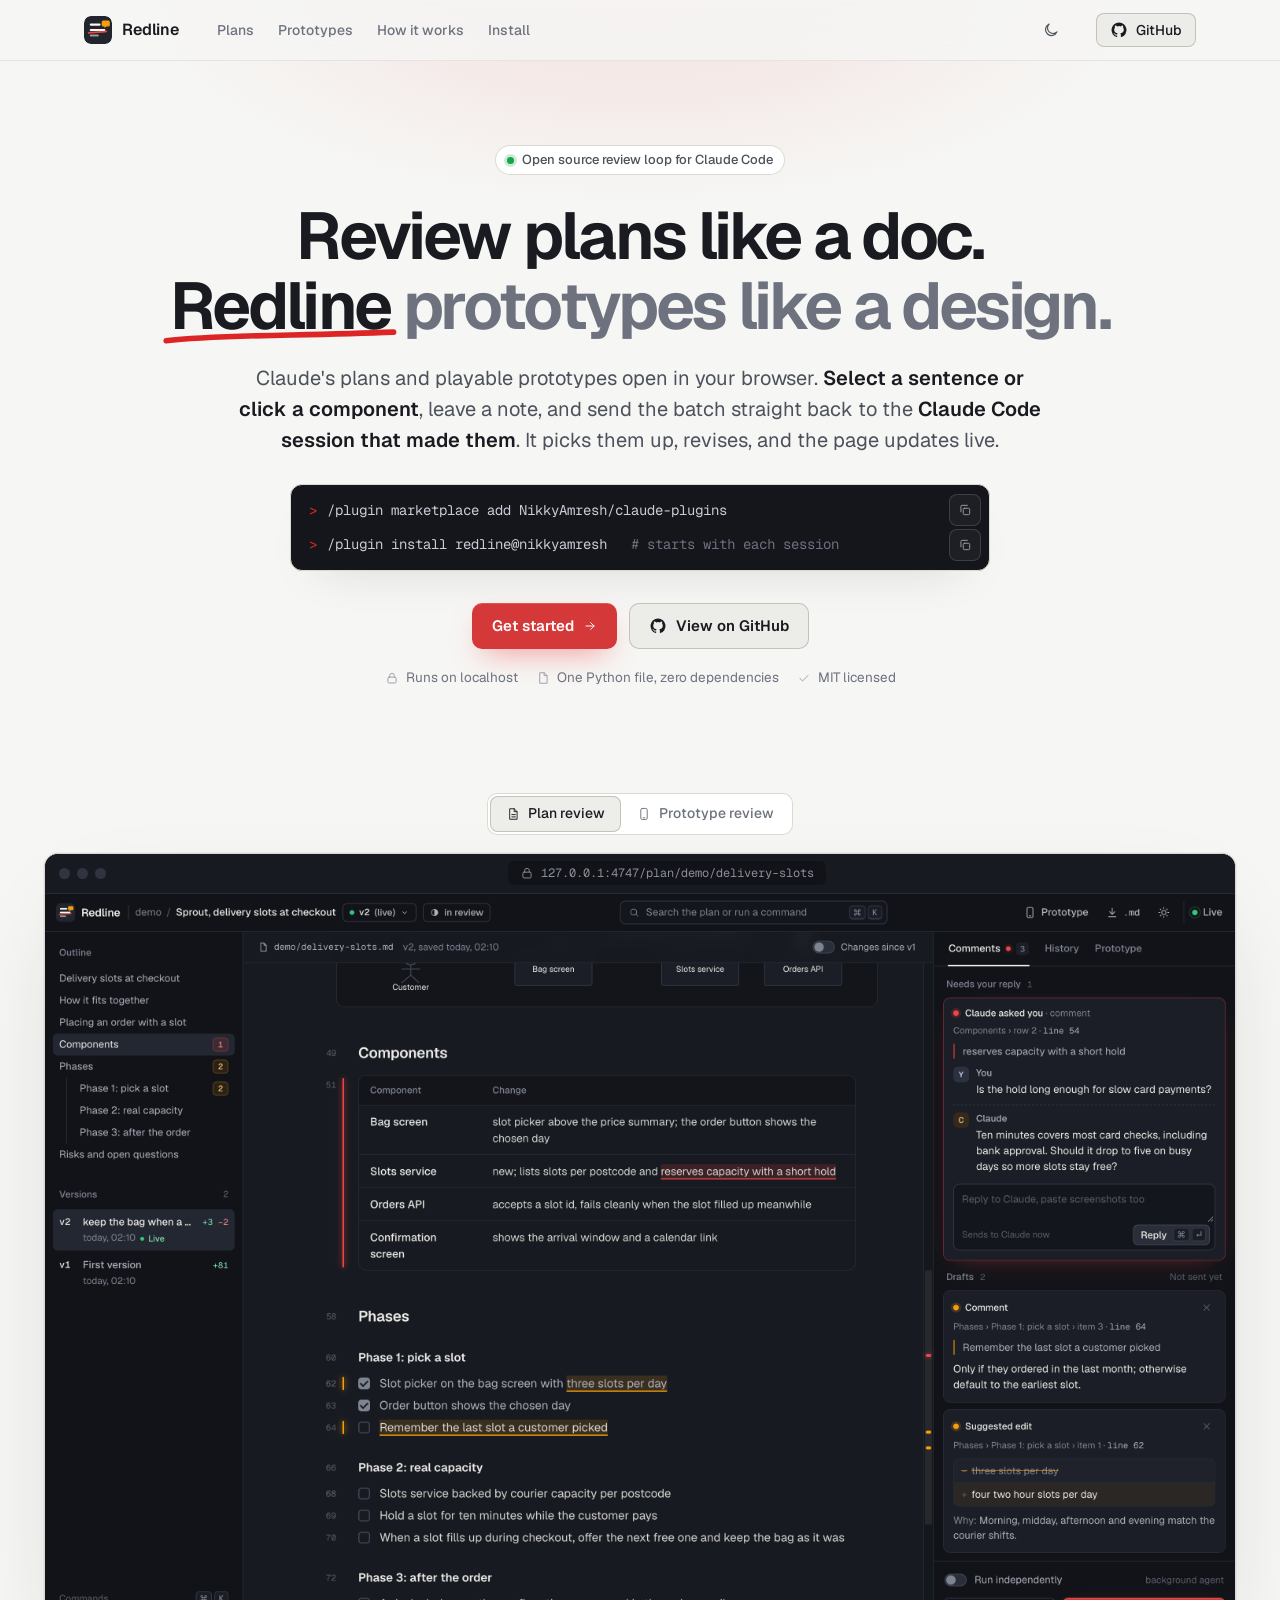
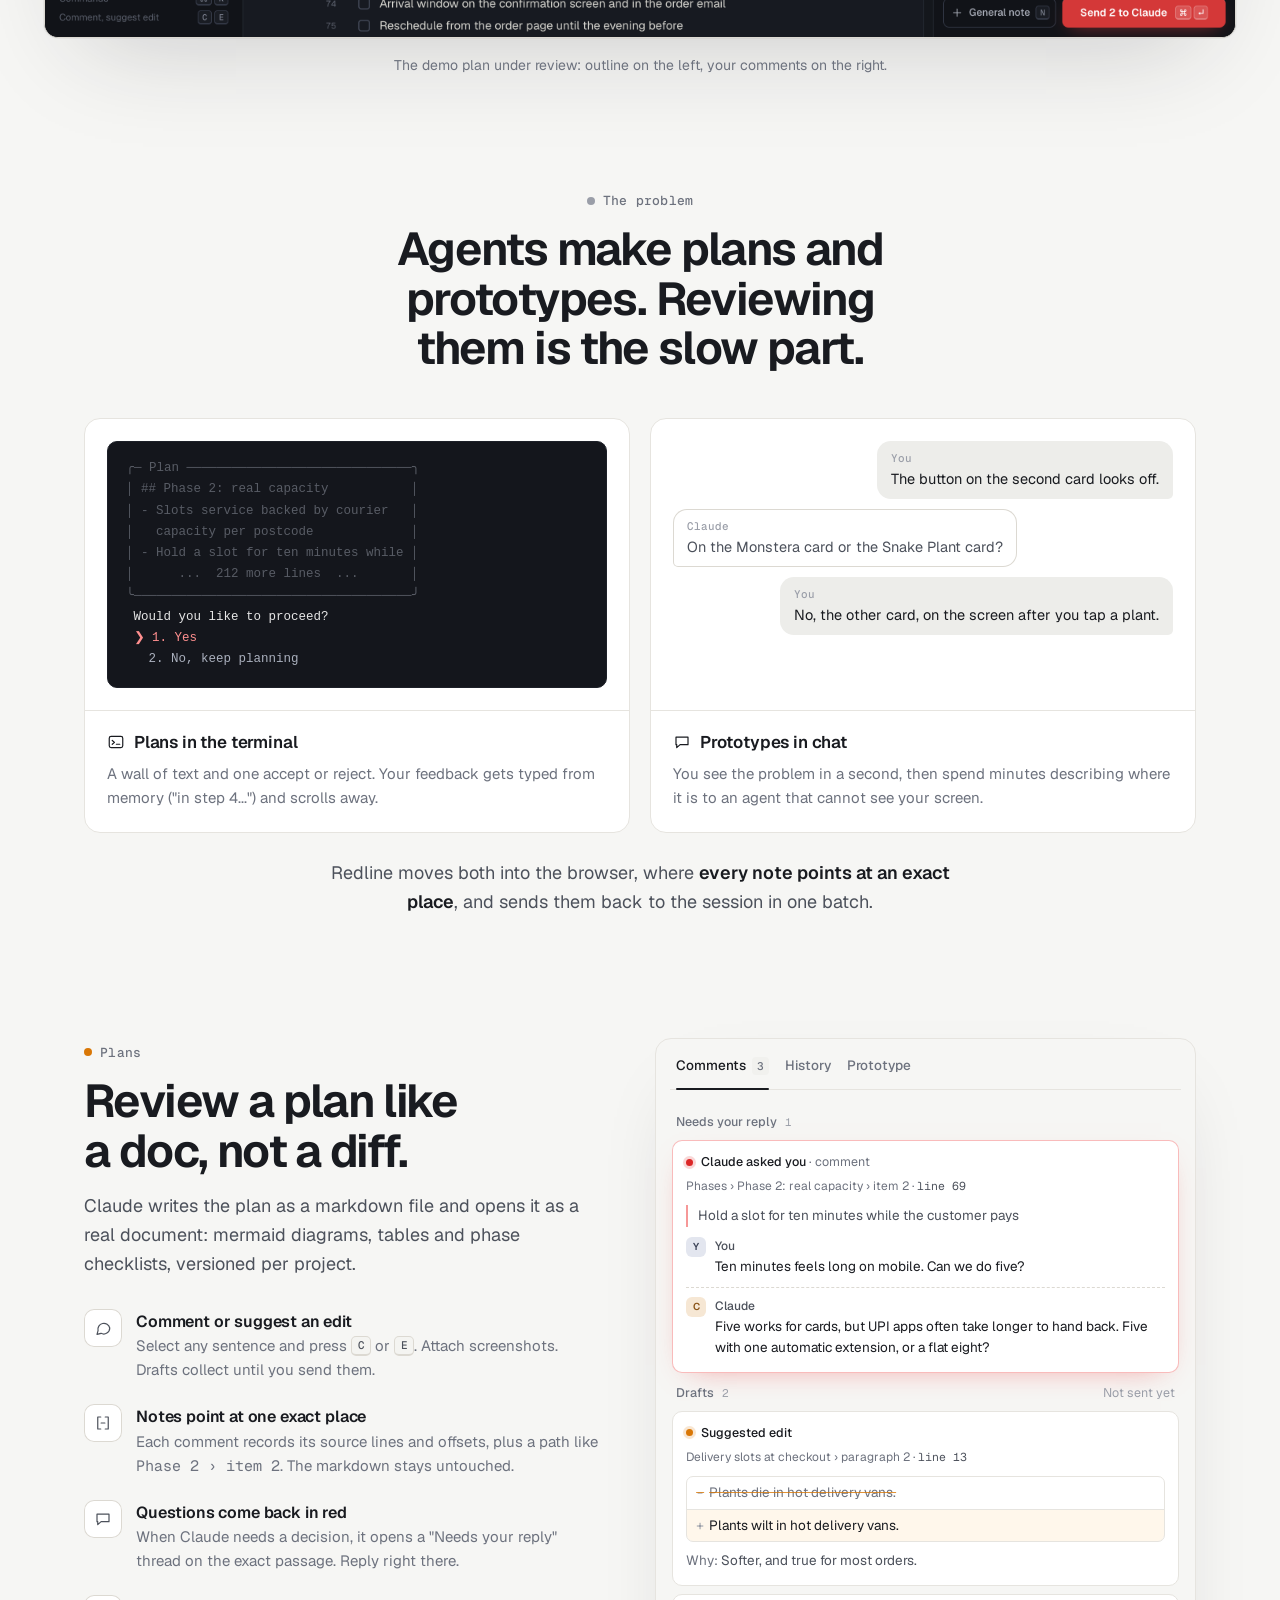
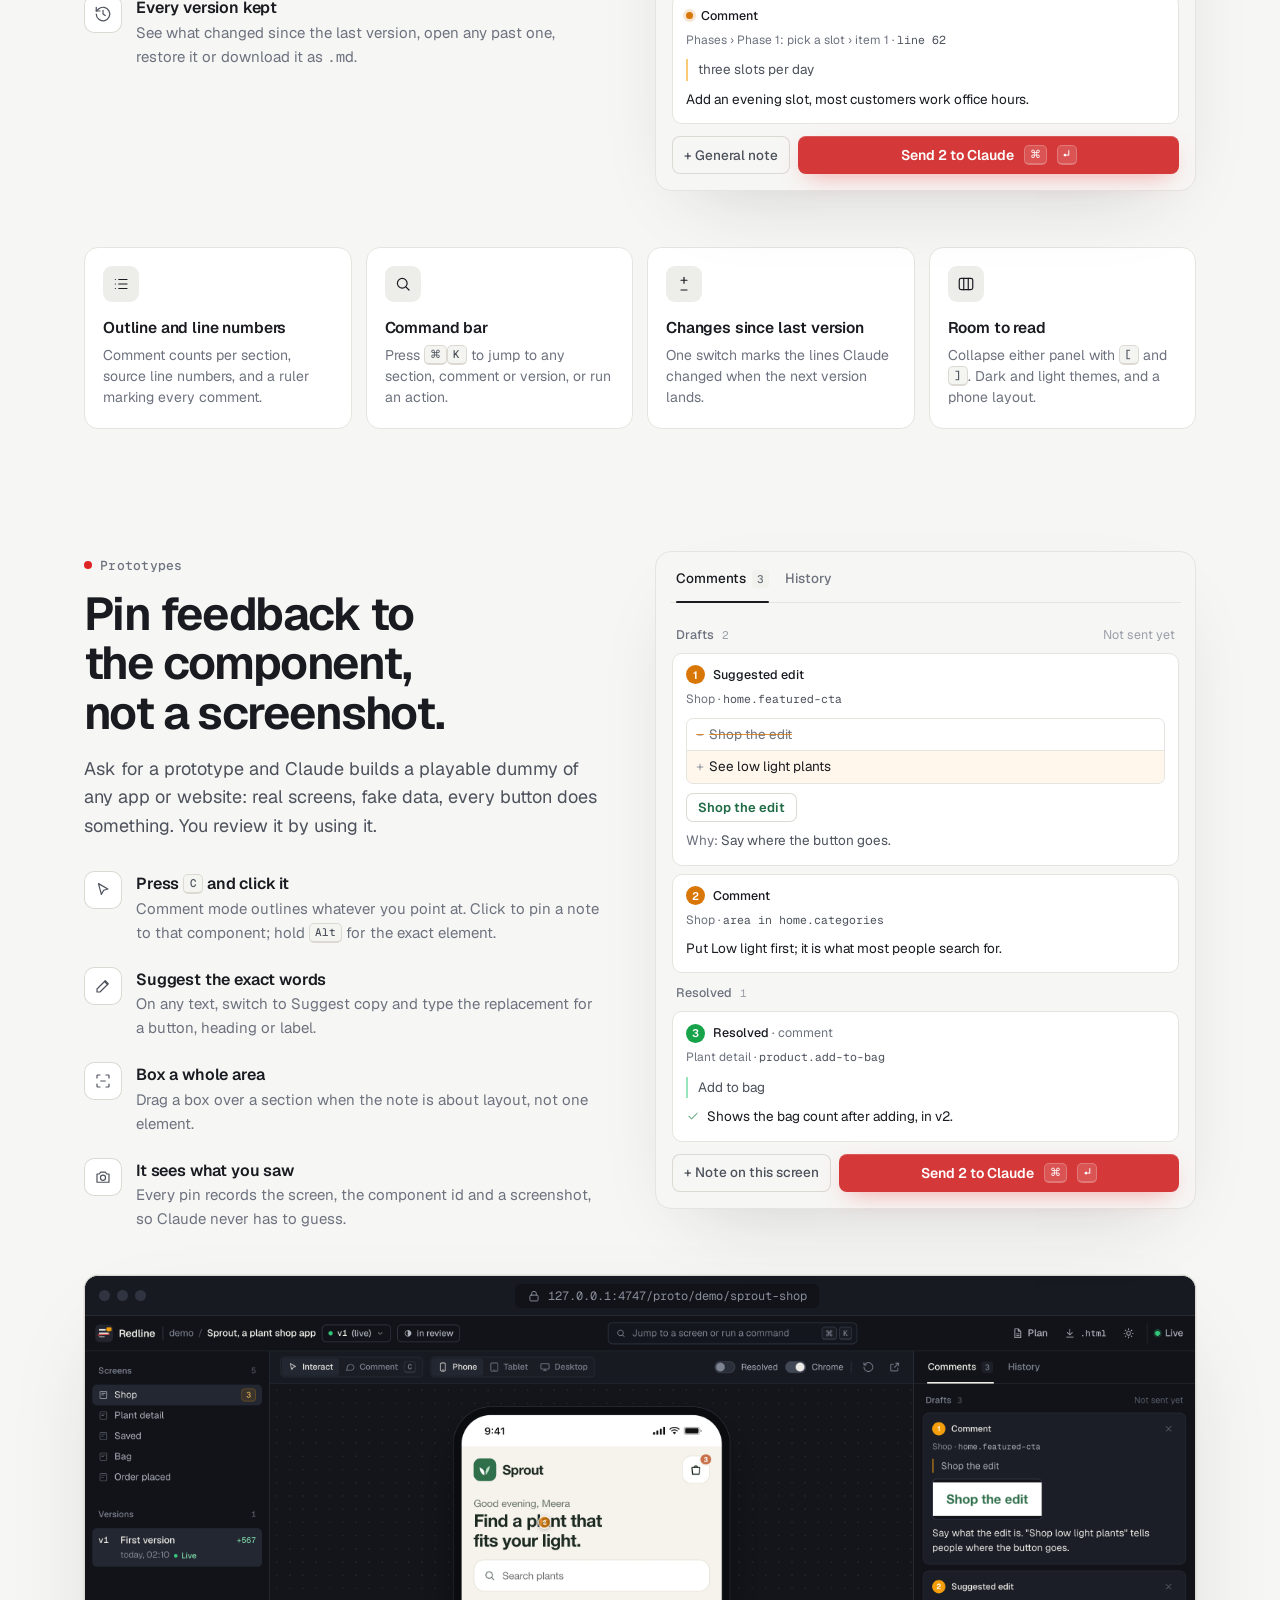
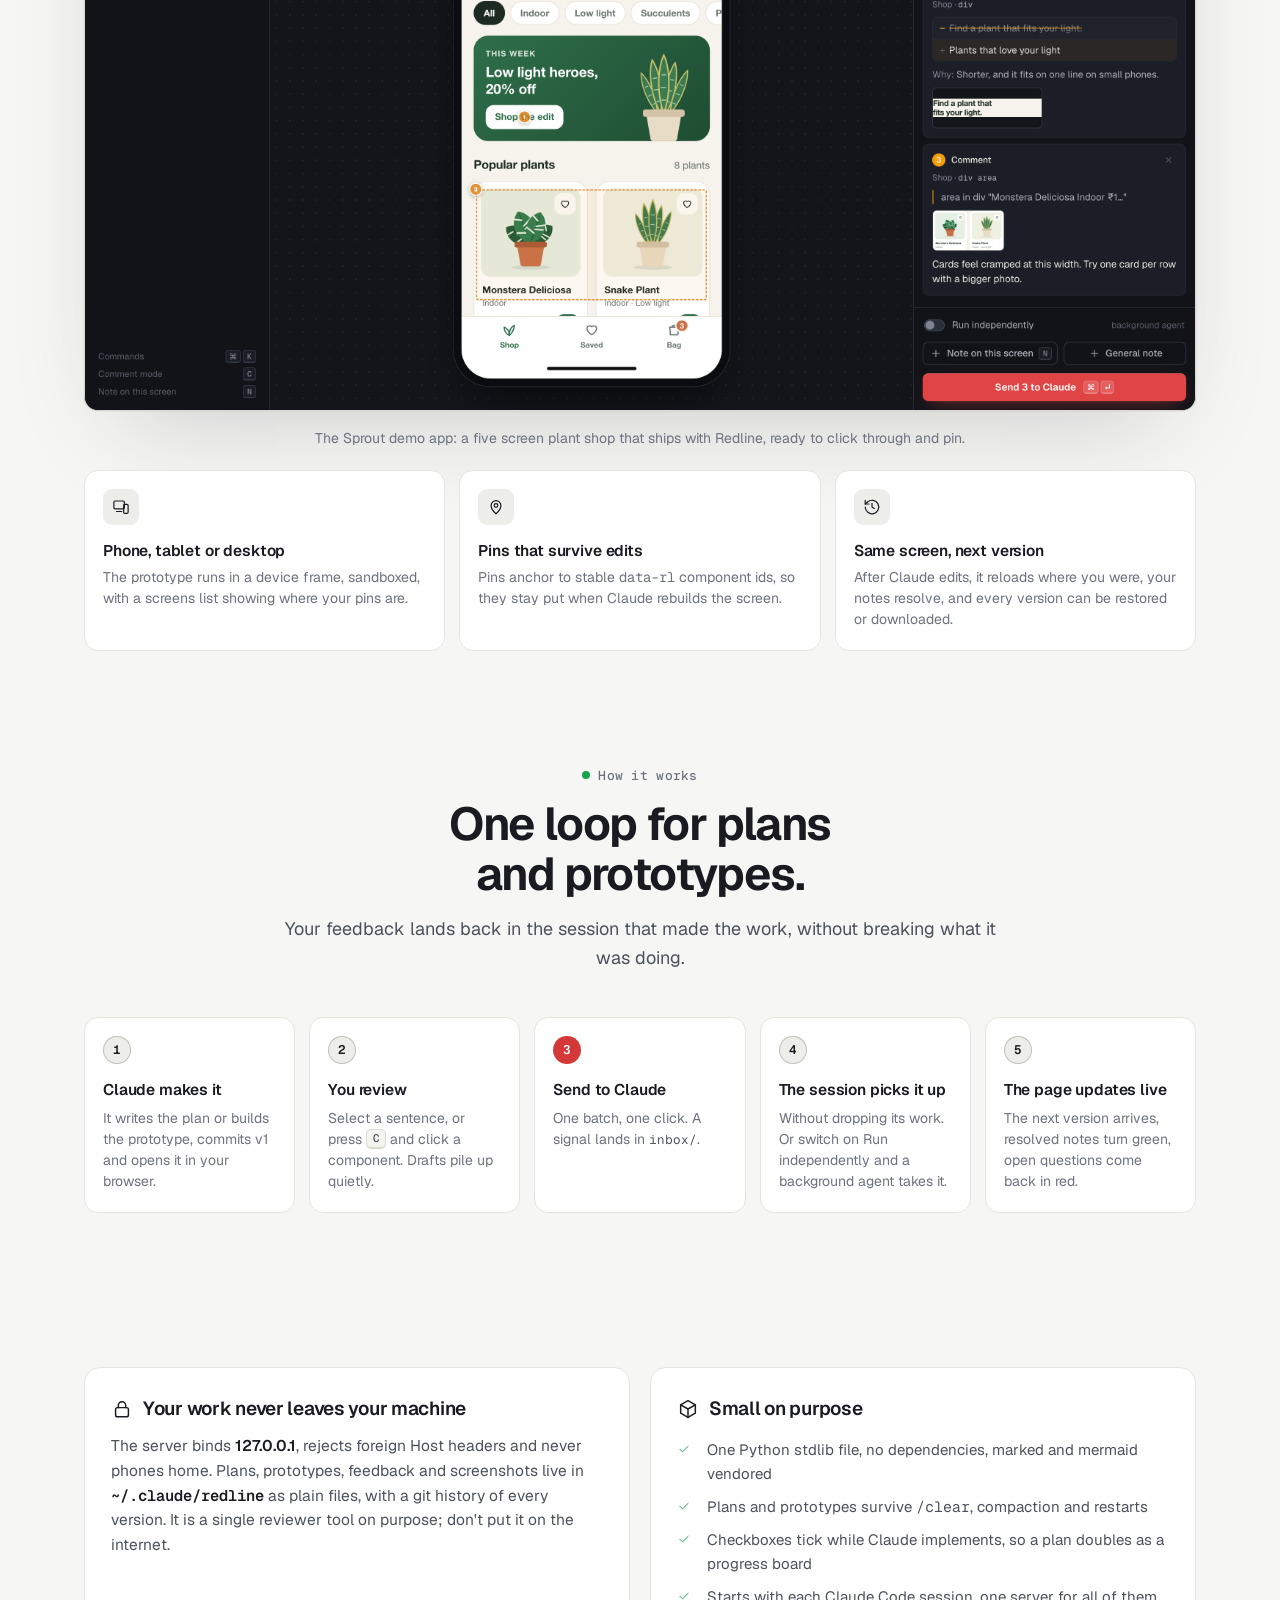
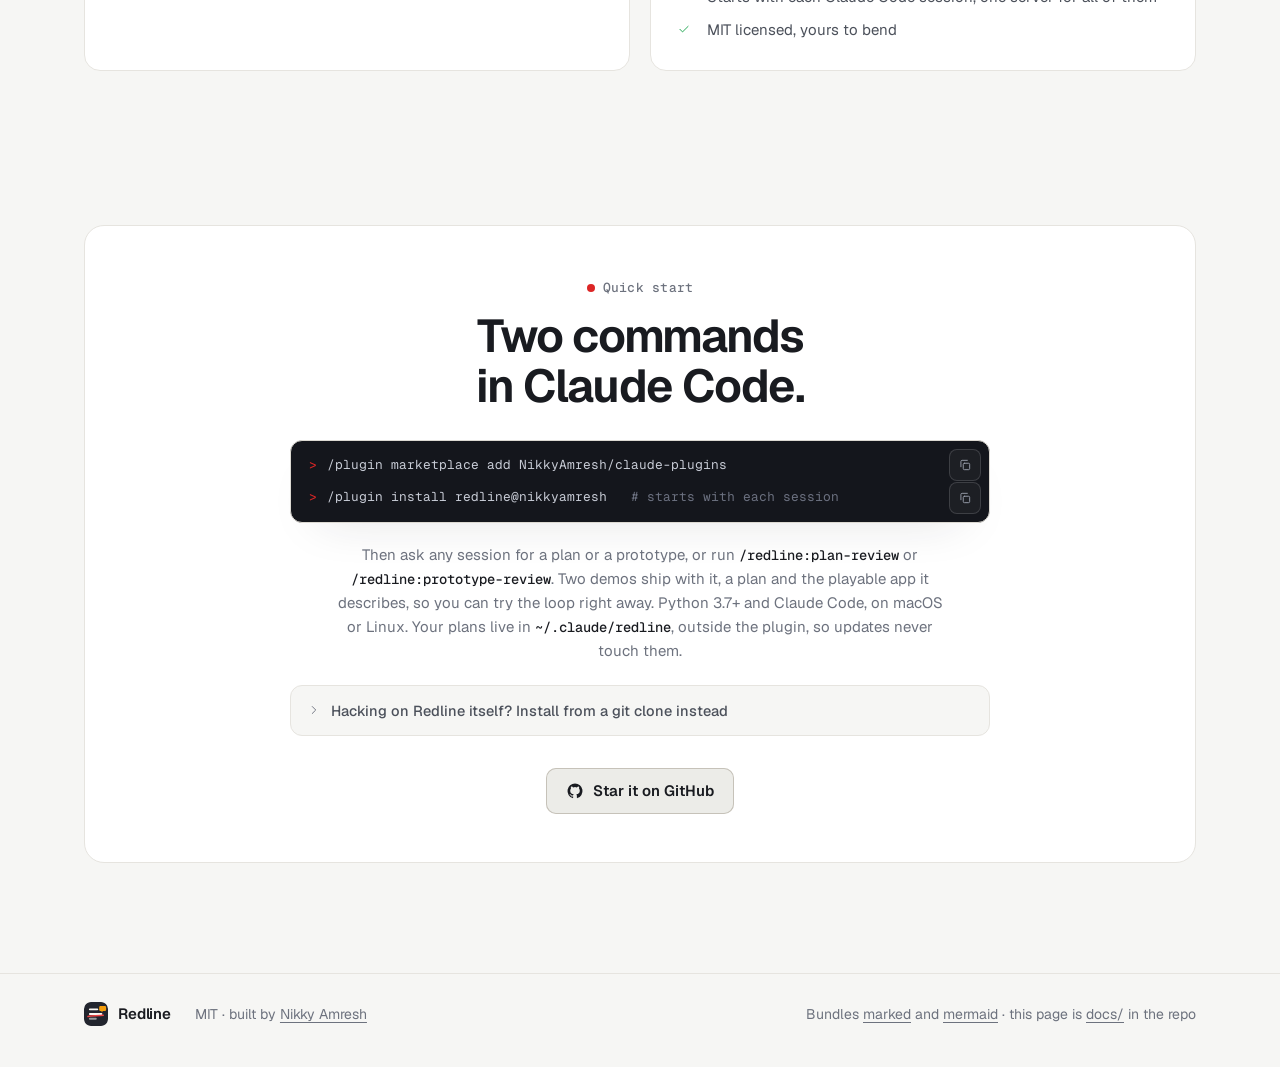
==== commit a298d582: "Landing page: plans and prototypes, in the Studio design The page led with plans only and kept the r" ====
--- a/docs/index.html
+++ b/docs/index.html
@@ -3,434 +3,685 @@
 <head>
 <meta charset="utf-8">
 <meta name="viewport" content="width=device-width, initial-scale=1">
-<title>Redline: review Claude's plans in the browser</title>
-<meta name="description" content="Redline turns Claude Code plans into versioned pages in your browser: mermaid diagrams, inline comments, suggested edits, and threads that land back in the session that wrote the plan.">
-<meta property="og:title" content="Redline: review Claude's plans in the browser">
-<meta property="og:description" content="Google-Docs-style plan review for Claude Code. One Python file, zero dependencies, everything on localhost.">
+<title>Redline: review Claude Code plans and prototypes in your browser</title>
+<meta name="description" content="Redline opens Claude Code plans and playable prototypes in your browser. Comment on a sentence or pin a note to a component, then send the batch straight back to the session that made them. One Python file, everything on localhost.">
+<meta property="og:title" content="Redline: review Claude Code plans and prototypes in your browser">
+<meta property="og:description" content="Review plans like a doc. Redline prototypes like a design. Feedback lands back in the Claude Code session that made them. Open source, one Python file, runs on your machine.">
 <meta property="og:image" content="https://redline.algofunds.in/assets/plan-viewer.png">
 <meta property="og:url" content="https://redline.algofunds.in">
 <meta property="og:type" content="website">
 <meta name="twitter:card" content="summary_large_image">
-<link rel="icon" href="data:image/svg+xml,%3Csvg xmlns='http://www.w3.org/2000/svg' viewBox='0 0 64 64'%3E%3Crect width='64' height='64' rx='14' fill='%23f59e0b'/%3E%3Ctext x='32' y='45' font-family='Georgia,serif' font-size='38' font-weight='bold' text-anchor='middle' fill='%2314161c'%3ER%3C/text%3E%3C/svg%3E">
+<link rel="icon" href="assets/redline-mark.svg" type="image/svg+xml">
+<link rel="preload" href="assets/fonts/Geist-Variable.woff2" as="font" type="font/woff2" crossorigin>
+<script>
+// theme before first paint: a saved choice, else the system's
+(function () {
+  var t = null;
+  try { t = localStorage.getItem('rl-theme'); } catch (e) {}
+  if (t !== 'light' && t !== 'dark') t = matchMedia('(prefers-color-scheme: light)').matches ? 'light' : 'dark';
+  document.documentElement.dataset.theme = t;
+})();
+</script>
 <style>
+@font-face { font-family:'Geist'; src:url('assets/fonts/Geist-Variable.woff2') format('woff2'); font-weight:100 900; font-display:swap; }
+@font-face { font-family:'Geist Mono'; src:url('assets/fonts/GeistMono-Variable.woff2') format('woff2'); font-weight:100 900; font-display:swap; }
+
+/* the same tokens as Redline's own pages (static/studio.css) */
 :root {
-  --paper:#faf8f3; --surface:#fff; --ink:#22252e; --muted:#6c7180;
-  --accent:#b45309; --accent-bright:#d97706; --line:#e5e1d8;
-  --red:#dc2626; --green:#15803d;
-  --term-bg:#14161c; --term-ink:#c8ccd6;
+  --app:#111318; --doc:#171a21; --frame:#13151b; --raise:#1b1e26; --raise-h:#1e222a; --raise-2:#232731; --input:#13161c;
+  --chip:#1c1f27; --kbd:#1a1d24; --btn:#2a2e39; --btn-h:#333845; --term:#0c0e12;
+  --line:#252a33; --line-2:#323744; --line-3:#414755;
+  --ink:#ecebe6; --ink-body:#d6d5cf; --ink-2:#aeb2bd; --ink-3:#7f8492; --ink-4:#5a5f6b;
+  --red:#ef4444; --red-btn:#d43838; --red-btn-h:#e04444; --red-ink:#ff8f8f;
+  --amber:#f59e0b; --amber-ink:#fbc15a; --green:#34c77b; --green-ink:#82dfae; --blue:#7c8cff; --blue-ink:#b4c0ff;
+  --av-you:#2c3140; --av-you-ink:#c8cde0; --av-claude:#33291d; --av-claude-ink:#e9b783;
+  --shadow:rgba(0,0,0,.7); --glow:rgba(239,68,68,.16);
+  --sans:'Geist', ui-sans-serif, system-ui, -apple-system, 'Segoe UI', sans-serif;
+  --mono:'Geist Mono', ui-monospace, 'SF Mono', Menlo, Consolas, monospace;
+  color-scheme:dark;
 }
-@media (prefers-color-scheme: dark) {
-  :root {
-    --paper:#14161c; --surface:#1c1f27; --ink:#e8e6e1; --muted:#9aa0ad;
-    --accent:#f59e0b; --accent-bright:#fbbf24; --line:#2a2e38;
-    --red:#f87171; --green:#4ade80;
-    --term-bg:#0b0d11; --term-ink:#aab0bd;
-  }
+:root[data-theme="light"] {
+  --app:#f6f6f4; --doc:#ffffff; --frame:#f1f1ee; --raise:#ffffff; --raise-h:#fafaf8; --raise-2:#ededea; --input:#ffffff;
+  --chip:#f1f1ee; --kbd:#f4f4f1; --btn:#ecece8; --btn-h:#e2e2dd; --term:#14161c;
+  --line:#e6e4df; --line-2:#dcd9d2; --line-3:#c6c2b9;
+  --ink:#191b20; --ink-body:#2d3037; --ink-2:#4c515b; --ink-3:#6d727e; --ink-4:#9a9ea8;
+  --red:#dc2626; --red-btn:#d43838; --red-btn-h:#c22f2f; --red-ink:#b91c1c;
+  --amber:#d97706; --amber-ink:#a35a05; --green:#16a34a; --green-ink:#15803d; --blue:#4f5fd6; --blue-ink:#3b4bc4;
+  --av-you:#e3e6ef; --av-you-ink:#3b4256; --av-claude:#f6e7d4; --av-claude-ink:#8a5418;
+  --shadow:rgba(30,30,40,.22); --glow:rgba(220,38,38,.10);
+  color-scheme:light;
 }
+
 * { box-sizing:border-box; margin:0; padding:0; }
-html { scroll-behavior:smooth; }
-body {
-  background:var(--paper); color:var(--ink);
-  font:17px/1.65 Charter, Georgia, 'Times New Roman', serif;
+[hidden] { display:none !important; }
+html { scroll-behavior:smooth; scroll-padding-top:72px; }
+body { background:var(--app); color:var(--ink); font:16px/1.6 var(--sans); -webkit-font-smoothing:antialiased; overflow-x:hidden; }
+a { color:inherit; }
+button { font:inherit; color:inherit; background:none; border:0; cursor:pointer; }
+svg.i { width:18px; height:18px; flex:none; fill:none; stroke:currentColor; stroke-width:1.6; stroke-linecap:round; stroke-linejoin:round; }
+svg.i.s14 { width:14px; height:14px; } svg.i.s22 { width:22px; height:22px; }
+:focus-visible { outline:2px solid var(--blue-ink); outline-offset:3px; border-radius:6px; }
+::selection { background:rgba(124,140,255,.32); }
+.mono { font-family:var(--mono); }
+kbd { font:500 11px/1 var(--mono); color:var(--ink-2); display:inline-flex; align-items:center; justify-content:center; min-width:20px; height:20px; padding:0 5px;
+      border-radius:5px; background:var(--kbd); border:1px solid var(--line-2); border-bottom-width:2px; vertical-align:2px; }
+.wrap { max-width:1160px; margin:0 auto; padding:0 24px; }
+.sr { position:absolute; width:1px; height:1px; overflow:hidden; clip:rect(0 0 0 0); white-space:nowrap; }
+
+/* ---------- header ---------- */
+.top { position:sticky; top:0; z-index:30; background:color-mix(in srgb, var(--app) 82%, transparent);
+       backdrop-filter:blur(14px); -webkit-backdrop-filter:blur(14px); border-bottom:1px solid var(--line); }
+.top .wrap { height:60px; display:flex; align-items:center; gap:28px; }
+.brand { display:flex; align-items:center; gap:10px; font-weight:600; font-size:16px; letter-spacing:-.01em; text-decoration:none; }
+.brand svg { width:28px; height:28px; border-radius:7px; display:block; }
+.nav { display:flex; gap:4px; }
+.nav a { text-decoration:none; color:var(--ink-3); font-size:14px; font-weight:500; padding:6px 10px; border-radius:7px; }
+.nav a:hover { color:var(--ink); background:var(--raise-2); }
+.top .sp { flex:1; }
+.tbtn { width:34px; height:34px; display:grid; place-items:center; border-radius:8px; color:var(--ink-2); }
+.tbtn:hover { background:var(--raise-2); color:var(--ink); }
+.gh { display:inline-flex; align-items:center; gap:8px; height:34px; padding:0 14px; border-radius:8px; text-decoration:none; font-size:14px; font-weight:500;
+      background:var(--btn); box-shadow:inset 0 0 0 1px var(--line-3); }
+.gh:hover { background:var(--btn-h); }
+
+/* ---------- hero ---------- */
+.hero { padding:84px 0 40px; text-align:center; position:relative; }
+.hero::before { content:""; position:absolute; inset:-60px 0 auto; height:520px; z-index:-1; pointer-events:none;
+  background:radial-gradient(60% 55% at 50% 0%, var(--glow), transparent 70%); }
+.pill { display:inline-flex; align-items:center; gap:8px; height:30px; padding:0 12px; border-radius:99px; font-size:13px; font-weight:500; color:var(--ink-2);
+        box-shadow:inset 0 0 0 1px var(--line-2); background:var(--raise); }
+.pill i { width:7px; height:7px; border-radius:50%; background:var(--green); box-shadow:0 0 0 3px color-mix(in srgb, var(--green) 22%, transparent); }
+h1 { font-size:clamp(36px, 5.4vw, 66px); line-height:1.06; letter-spacing:-.04em; font-weight:650; margin:26px auto 22px; text-wrap:balance; }
+h1 .l { display:block; }
+h1 .soft { color:var(--ink-3); }
+.pen { position:relative; display:inline-block; white-space:nowrap; }
+.pen svg { position:absolute; left:-3%; bottom:-.12em; width:106%; height:.36em; overflow:visible; pointer-events:none; }
+.pen path { fill:none; stroke:var(--red); stroke-width:7; stroke-linecap:round; stroke-dasharray:420; stroke-dashoffset:420; animation:draw .7s cubic-bezier(.6,0,.3,1) .45s forwards; }
+@keyframes draw { to { stroke-dashoffset:0; } }
+.lede { font-size:clamp(17px, 2vw, 20px); line-height:1.55; color:var(--ink-2); max-width:62ch; margin:0 auto; text-wrap:pretty; }
+.lede b { color:var(--ink); font-weight:600; }
+.cta { display:flex; gap:12px; justify-content:center; flex-wrap:wrap; margin:32px 0 0; }
+.btn { display:inline-flex; align-items:center; gap:9px; height:46px; padding:0 20px; border-radius:10px; text-decoration:none; font-weight:600; font-size:15px; }
+.btn.red { background:var(--red-btn); color:#fff; box-shadow:inset 0 1px 0 rgba(255,255,255,.16), 0 12px 30px -12px rgba(239,68,68,.65); }
+.btn.red:hover { background:var(--red-btn-h); }
+.btn.sec { background:var(--btn); box-shadow:inset 0 0 0 1px var(--line-3); }
+.btn.sec:hover { background:var(--btn-h); }
+.meta { margin-top:18px; color:var(--ink-3); font-size:13.5px; display:flex; gap:8px 18px; justify-content:center; flex-wrap:wrap; }
+.meta span { display:inline-flex; align-items:center; gap:7px; }
+.meta svg { color:var(--ink-4); }
+
+/* install rows */
+.cmds { max-width:700px; margin:28px auto 0; padding:8px 8px 8px 18px; background:var(--term); color:#c8ccd6; border:1px solid var(--line-2); border-radius:12px;
+        font:14px/1.75 var(--mono); text-align:left; box-shadow:0 20px 50px -30px var(--shadow); }
+.cmd { display:flex; align-items:center; gap:10px; }
+.cmd code { flex:1; min-width:0; overflow-x:auto; white-space:pre; font:inherit; padding:5px 0; scrollbar-width:none; }
+.cmd code::-webkit-scrollbar { display:none; }
+.cmd .p { color:var(--red); user-select:none; margin-right:10px; }
+.cmd .c { color:#6c7180; }
+button.copy { flex:none; width:32px; height:32px; display:grid; place-items:center; border-radius:8px; border:1px solid rgba(255,255,255,.14);
+              background:rgba(255,255,255,.04); color:#9aa0ad; transition:color .15s, border-color .15s, background .15s; }
+button.copy:hover { color:#fff; border-color:rgba(255,255,255,.4); }
+button.copy.done { color:#4ade80; border-color:#4ade80; background:rgba(74,222,128,.10); }
+
+/* ---------- product showcase ---------- */
+.show { margin:64px auto 0; max-width:1240px; padding:0 24px; }
+.tabs { display:flex; justify-content:center; margin-bottom:18px; }
+.seg { display:inline-flex; padding:3px; border-radius:10px; background:var(--raise); box-shadow:inset 0 0 0 1px var(--line-2); }
+.seg button { display:inline-flex; align-items:center; gap:8px; height:36px; padding:0 16px; border-radius:8px; color:var(--ink-3); font-size:14px; font-weight:500; }
+.seg button[aria-selected="true"] { background:var(--raise-2); color:var(--ink); box-shadow:inset 0 0 0 1px var(--line-3); }
+.browser { border:1px solid var(--line-2); border-radius:14px; overflow:hidden; background:#111318; box-shadow:0 40px 100px -40px var(--shadow), 0 0 0 1px rgba(0,0,0,.04); }
+.browser .bar { height:40px; display:flex; align-items:center; gap:7px; padding:0 14px; background:#171a21; border-bottom:1px solid #252a33; }
+.browser .bar i { width:11px; height:11px; border-radius:50%; background:#2f3440; }
+.browser .url { margin:0 auto; display:inline-flex; align-items:center; gap:7px; height:24px; padding:0 12px; border-radius:6px; background:#111318;
+                color:#8a8f9c; font:12px var(--mono); max-width:70%; overflow:hidden; white-space:nowrap; }
+.browser img { display:block; width:100%; height:auto; }
+.shotcap { text-align:center; color:var(--ink-3); font-size:14px; margin-top:16px; }
+
+/* ---------- sections ---------- */
+section { padding:110px 0 0; }
+.eyebrow { display:inline-flex; align-items:center; gap:8px; font:500 13px var(--mono); letter-spacing:.02em; color:var(--ink-3); margin-bottom:16px; }
+.eyebrow i { width:8px; height:8px; border-radius:50%; background:var(--c, var(--red)); }
+h2 { font-size:clamp(30px, 4vw, 46px); line-height:1.08; letter-spacing:-.035em; font-weight:650; max-width:20ch; text-wrap:balance; }
+.sub { color:var(--ink-2); font-size:18px; line-height:1.6; max-width:60ch; margin-top:16px; text-wrap:pretty; }
+.center { text-align:center; }
+.center h2, .center .sub { margin-left:auto; margin-right:auto; }
+
+/* the two problems */
+.prob { display:grid; grid-template-columns:1fr 1fr; gap:20px; margin-top:44px; }
+.pcard { border:1px solid var(--line); border-radius:16px; background:var(--doc); overflow:hidden; display:flex; flex-direction:column; }
+.pcard .vis { padding:22px; flex:1; }
+.pcard .txt { padding:18px 22px 22px; border-top:1px solid var(--line); }
+.pcard h3 { font-size:17px; font-weight:600; letter-spacing:-.01em; display:flex; align-items:center; gap:9px; }
+.pcard p { color:var(--ink-3); font-size:15px; margin-top:6px; }
+.term { background:var(--term); color:#aab0bd; border-radius:10px; padding:16px 18px; font:12.5px/1.7 ui-monospace, 'SF Mono', Menlo, Consolas, monospace; white-space:pre; overflow:hidden; border:1px solid #1d2028; }
+.term .dim { opacity:.45; } .term .sel { color:#ff8f8f; } .term .q { color:#e6e6e6; }
+.chat { display:flex; flex-direction:column; gap:10px; }
+.bub { max-width:86%; padding:10px 14px; border-radius:14px; font-size:14.5px; line-height:1.45; }
+.bub.you { align-self:flex-end; background:var(--raise-2); color:var(--ink); border-bottom-right-radius:5px; }
+.bub.ai { align-self:flex-start; background:var(--raise); box-shadow:inset 0 0 0 1px var(--line-2); color:var(--ink-2); border-bottom-left-radius:5px; }
+.bub .w { display:block; font:500 11px var(--mono); color:var(--ink-4); margin-bottom:3px; }
+.fix { margin:26px auto 0; max-width:640px; text-align:center; color:var(--ink-2); font-size:18px; }
+.fix b { color:var(--ink); font-weight:600; }
+
+/* feature split */
+.split { display:grid; grid-template-columns:minmax(0, 1fr) minmax(0, 1.05fr); gap:56px; align-items:start; margin-top:12px; }
+.feats { list-style:none; margin-top:30px; display:flex; flex-direction:column; gap:22px; }
+.feats li { display:grid; grid-template-columns:38px 1fr; gap:14px; }
+.feats .ic { width:38px; height:38px; border-radius:10px; display:grid; place-items:center; background:var(--raise); box-shadow:inset 0 0 0 1px var(--line-2); color:var(--ink-2); }
+.feats b { display:block; font-weight:600; font-size:16px; letter-spacing:-.01em; }
+.feats div > span { display:block; color:var(--ink-3); font-size:15px; }
+
+/* review cards, drawn like Redline's own panel */
+.panel { border:1px solid var(--line); border-radius:16px; background:var(--app); padding:16px; box-shadow:0 30px 80px -40px var(--shadow); position:relative; }
+.panel .ph { display:flex; align-items:center; gap:16px; padding:2px 6px 12px; border-bottom:1px solid var(--line); margin:-2px -2px 12px; font-size:13.5px; color:var(--ink-3); font-weight:500; }
+.panel .ph .on { color:var(--ink); position:relative; }
+.panel .ph .on::after { content:""; position:absolute; left:0; right:0; bottom:-13px; height:2px; border-radius:2px; background:var(--ink); }
+.panel .ph .ct { font:500 11px var(--mono); background:var(--chip); border-radius:4px; padding:2px 5px; margin-left:6px; color:var(--ink-3); }
+.grp { display:flex; align-items:center; gap:8px; padding:10px 4px 8px; color:var(--ink-3); font-size:12.5px; font-weight:500; }
+.grp:first-of-type { padding-top:2px; }
+.grp .n { font:11px var(--mono); color:var(--ink-4); }
+.grp .note { margin-left:auto; color:var(--ink-4); font-weight:400; }
+.rc { --st:var(--amber); --st-a:rgba(245,158,11,.55); background:var(--raise); border:1px solid var(--line); border-radius:10px; padding:11px 13px 13px; font-size:13.5px; }
+.rc + .rc { margin-top:8px; }
+.rc.reply { --st:var(--red); --st-a:rgba(239,68,68,.55); border-color:rgba(239,68,68,.36); box-shadow:0 10px 30px -18px rgba(239,68,68,.6); }
+.rc.done { --st:var(--green); --st-a:rgba(52,199,123,.5); }
+.rc .ch { display:flex; align-items:center; gap:8px; font-size:12.5px; }
+.rc .dot { width:7px; height:7px; border-radius:50%; background:var(--st); box-shadow:0 0 0 3px color-mix(in srgb, var(--st) 18%, transparent); }
+.rc .num { min-width:19px; height:19px; padding:0 5px; border-radius:10px; display:grid; place-items:center; background:var(--st); color:#fff; font:600 11px var(--sans); }
+.rc .ty { font-weight:500; color:var(--ink); }
+.rc .ty em { font-style:normal; color:var(--ink-3); font-weight:400; }
+.rc .loc { margin-top:5px; color:var(--ink-3); font-size:12px; white-space:nowrap; overflow:hidden; text-overflow:ellipsis; }
+.rc .loc .ln { font:11.5px var(--mono); color:var(--ink-2); }
+.rc .q { margin-top:9px; padding-left:10px; border-left:2px solid var(--st-a); color:var(--ink-2); }
+.rc .body { margin-top:8px; color:var(--ink); }
+.rc .diff { margin-top:9px; border:1px solid var(--line); border-radius:7px; overflow:hidden; }
+.rc .diff div { display:grid; grid-template-columns:18px 1fr; padding:5px 10px 5px 4px; }
+.rc .diff .m { color:var(--ink-3); text-decoration:line-through; text-decoration-color:color-mix(in srgb, var(--amber) 80%, transparent); }
+.rc .diff .p { color:var(--ink); background:rgba(245,158,11,.08); border-top:1px solid var(--line); }
+.rc .diff .sg { text-align:center; font-family:var(--mono); color:var(--ink-4); text-decoration:none; }
+.rc .why { margin-top:8px; color:var(--ink-2); } .rc .why span { color:var(--ink-3); }
+.rc .thread { margin-top:10px; display:flex; flex-direction:column; gap:9px; }
+.rc .msg { display:grid; grid-template-columns:20px 1fr; gap:9px; }
+.rc .msg + .msg { padding-top:9px; border-top:1px dashed var(--line-2); }
+.rc .av { width:20px; height:20px; border-radius:6px; display:grid; place-items:center; font:600 10px var(--sans); }
+.rc .av.y { background:var(--av-you); color:var(--av-you-ink); } .rc .av.c { background:var(--av-claude); color:var(--av-claude-ink); }
+.rc .msg b { display:block; font-size:12px; font-weight:500; color:var(--ink-2); }
+.rc .msg p { color:var(--ink); }
+.rc .shot { margin-top:9px; display:inline-block; padding:6px 12px; border-radius:7px; background:#fff; color:#1f6b45; font:600 13px var(--sans); box-shadow:inset 0 0 0 1px #d8dcd4; }
+.rc .resn { margin-top:8px; display:flex; gap:7px; color:var(--ink); }
+.rc .resn svg { color:var(--green-ink); margin-top:3px; }
+.sendrow { margin-top:12px; display:flex; gap:8px; }
+.sendrow .gn { display:inline-flex; align-items:center; gap:7px; height:38px; padding:0 12px; border-radius:8px; color:var(--ink-2); font-size:13.5px; font-weight:500; box-shadow:inset 0 0 0 1px var(--line-2); }
+.sendrow .sb { flex:1; display:flex; align-items:center; justify-content:center; gap:10px; height:38px; border-radius:8px; background:var(--red-btn); color:#fff; font-weight:600; font-size:14px;
+               box-shadow:inset 0 1px 0 rgba(255,255,255,.16), 0 8px 24px -10px rgba(239,68,68,.6); }
+.sendrow .sb kbd { color:#fff; background:rgba(255,255,255,.14); border-color:rgba(255,255,255,.22); }
+
+/* tiles */
+.tiles { display:grid; grid-template-columns:repeat(4, 1fr); gap:14px; margin-top:56px; }
+.tile { border:1px solid var(--line); border-radius:14px; background:var(--doc); padding:18px 18px 20px; }
+.tile .ic { width:36px; height:36px; border-radius:9px; display:grid; place-items:center; background:var(--raise-2); color:var(--ink); margin-bottom:14px; }
+.tile b { display:block; font-weight:600; font-size:15.5px; letter-spacing:-.01em; }
+.tile > span:not(.ic) { display:block; color:var(--ink-3); font-size:14px; margin-top:4px; line-height:1.5; }
+
+/* prototype section */
+.proto-shot { margin-top:44px; }
+.pfeats { display:grid; grid-template-columns:repeat(3, 1fr); gap:14px; margin-top:20px; }
+
+/* the loop */
+.loop { list-style:none; display:grid; grid-template-columns:repeat(5, 1fr); gap:14px; margin-top:44px; counter-reset:s; }
+.loop li { counter-increment:s; position:relative; border:1px solid var(--line); border-radius:14px; background:var(--doc); padding:18px 18px 20px; }
+.loop li::before { content:counter(s); display:grid; place-items:center; width:28px; height:28px; border-radius:50%; font:600 12.5px var(--mono);
+                   background:var(--raise-2); color:var(--ink); box-shadow:inset 0 0 0 1px var(--line-3); margin-bottom:14px; }
+.loop li.hot::before { background:var(--red-btn); color:#fff; box-shadow:none; }
+.loop b { display:block; font-weight:600; font-size:15.5px; letter-spacing:-.01em; }
+.loop li > span { display:block; color:var(--ink-3); font-size:14px; margin-top:5px; line-height:1.5; }
+.loop .mono { font-size:12.5px; color:var(--ink-2); }
+
+/* local and box */
+.duo { display:grid; grid-template-columns:1fr 1fr; gap:20px; margin-top:44px; }
+.box { border:1px solid var(--line); border-radius:16px; background:var(--doc); padding:26px 26px 28px; }
+.box h3 { display:flex; align-items:center; gap:10px; font-size:19px; font-weight:600; letter-spacing:-.015em; }
+.box p { color:var(--ink-2); margin-top:10px; font-size:15.5px; }
+.box p b { color:var(--ink); font-weight:600; }
+.box ul { list-style:none; margin-top:14px; display:flex; flex-direction:column; gap:9px; }
+.box li { display:grid; grid-template-columns:20px 1fr; gap:10px; color:var(--ink-2); font-size:15px; }
+.box li svg { color:var(--green); margin-top:4px; }
+
+/* install */
+.install { border:1px solid var(--line); border-radius:20px; background:var(--doc); padding:48px 40px; margin-top:44px; text-align:center; position:relative; overflow:hidden; }
+.install::before { content:""; position:absolute; inset:auto 0 -40% 0; height:80%; background:radial-gradient(50% 60% at 50% 100%, var(--glow), transparent 70%); pointer-events:none; }
+.install > * { position:relative; }
+.install .cmds { margin-top:28px; }
+.install .note { color:var(--ink-3); font-size:15px; max-width:62ch; margin:20px auto 0; }
+.install .note b, .install .note code { color:var(--ink); font-weight:500; }
+.install code { font-family:var(--mono); font-size:.92em; }
+details.clone { max-width:700px; margin:22px auto 0; text-align:left; border:1px solid var(--line); border-radius:12px; background:var(--app); }
+details.clone summary { cursor:pointer; list-style:none; display:flex; align-items:center; gap:10px; padding:13px 16px; color:var(--ink-2); font-size:14.5px; font-weight:500; }
+details.clone summary::-webkit-details-marker { display:none; }
+details.clone summary svg { transition:transform .15s; color:var(--ink-3); }
+details.clone[open] summary svg { transform:rotate(90deg); }
+details.clone .in { padding:0 16px 16px; }
+details.clone .in p { color:var(--ink-3); font-size:14px; margin-bottom:10px; }
+.codewrap { position:relative; }
+pre.code { background:var(--term); color:#c8ccd6; border:1px solid var(--line-2); border-radius:10px; padding:14px 56px 14px 16px; font:12.5px/1.8 var(--mono); overflow-x:auto; }
+pre.code .p { color:var(--red); user-select:none; }
+.codewrap .copy { position:absolute; top:9px; right:9px; }
+
+/* footer */
+footer { margin-top:110px; border-top:1px solid var(--line); }
+footer .wrap { display:flex; align-items:center; gap:14px 24px; flex-wrap:wrap; padding-top:28px; padding-bottom:40px; color:var(--ink-3); font-size:14px; }
+footer .brand { font-size:15px; color:var(--ink); }
+footer .brand svg { width:24px; height:24px; }
+footer a { color:var(--ink-3); text-underline-offset:3px; }
+footer a:hover { color:var(--ink); }
+footer .sp { flex:1; }
+
+/* motion on scroll: content is visible without script */
+.js .rise { opacity:0; transform:translateY(18px); transition:opacity .6s ease, transform .6s cubic-bezier(.2,.7,.2,1); }
+.js .rise.in { opacity:1; transform:none; }
+
+@media (max-width:1020px) {
+  .split { grid-template-columns:1fr; gap:40px; }
+  .tiles { grid-template-columns:repeat(2, 1fr); }
+  .loop { grid-template-columns:1fr 1fr; }
+  .pfeats { grid-template-columns:1fr 1fr; }
 }
-.mono { font-family:ui-monospace, Menlo, Consolas, monospace; }
-a { color:var(--accent); }
-a:focus-visible, button:focus-visible { outline:2px solid var(--accent); outline-offset:3px; }
-::selection { background:color-mix(in srgb, var(--accent) 30%, transparent); }
-
-/* top bar, echoing the viewer */
-.bar {
-  display:flex; align-items:center; gap:10px; flex-wrap:wrap;
-  padding:14px 24px; border-bottom:1px solid var(--line);
-  font:13px ui-monospace, Menlo, Consolas, monospace;
+@media (max-width:760px) {
+  .wrap, .show { padding:0 16px; }
+  .nav { display:none; }
+  .top .wrap { gap:12px; }
+  .gh span { display:none; } .gh { padding:0 10px; }
+  .hero { padding-top:56px; }
+  h1 { max-width:none; }
+  .cmds { padding-left:14px; font-size:13px; }
+  .prob, .duo, .tiles, .loop, .pfeats { grid-template-columns:1fr; }
+  section { padding-top:84px; }
+  .install { padding:32px 16px; border-radius:16px; }
+  .browser .bar { height:32px; } .browser .bar i { width:9px; height:9px; }
+  .browser .url { font-size:10.5px; height:20px; }
+  .term { font-size:11px; }
+  .sendrow .sb, .sendrow .gn { white-space:nowrap; font-size:13px; }
+  .sendrow kbd { display:none; }
 }
-.bar .crumb { color:var(--muted); }
-.bar .crumb b { color:var(--ink); font-weight:600; }
-.chip {
-  font:11px ui-monospace, Menlo, Consolas, monospace; text-transform:uppercase;
-  letter-spacing:.06em; padding:2px 10px; border-radius:999px;
-  border:1px solid currentColor; white-space:nowrap;
-  background:color-mix(in srgb, currentColor 12%, transparent);
+@media (prefers-reduced-motion:reduce) {
+  html { scroll-behavior:auto; }
+  .pen path { animation:none; stroke-dashoffset:0; }
+  .js .rise { opacity:1; transform:none; transition:none; }
 }
-.chip.amber { color:var(--accent); }
-.chip.green { color:var(--green); }
-.bar .live { margin-left:auto; color:var(--green); display:flex; align-items:center; gap:6px; }
-.bar .live::before {
-  content:''; width:7px; height:7px; border-radius:50%; background:var(--green);
-  animation:pulse 2.4s ease-in-out infinite;
-}
-@keyframes pulse { 50% { opacity:.35; } }
-
-main { max-width:760px; margin:0 auto; padding:0 24px; }
-.wide { max-width:1080px; margin:0 auto; padding:0 24px; }
-
-/* front matter */
-.fm {
-  margin:56px 0 40px; padding:14px 18px;
-  border:1px solid var(--line); border-radius:10px; background:var(--surface);
-  font:13px/1.8 ui-monospace, Menlo, Consolas, monospace; color:var(--muted);
-  white-space:pre-wrap; overflow-wrap:anywhere;
-}
-.fm .k { color:var(--accent); }
-
-/* hero */
-h1 {
-  font-size:clamp(30px, 6.4vw, 66px); line-height:1.12; font-weight:700;
-  letter-spacing:-.01em; margin:0 0 26px; text-wrap:balance;
-}
-.edit-old { position:relative; white-space:nowrap; color:var(--muted); }
-.edit-old::after {
-  content:''; position:absolute; left:-2px; right:-2px; top:54%; height:3px;
-  background:var(--red); border-radius:2px;
-  transform:scaleX(0); transform-origin:left center;
-  animation:strike .5s ease-out 1s forwards;
-}
-@keyframes strike { to { transform:scaleX(1); } }
-.edit-new {
-  color:var(--accent-bright); opacity:0; display:inline-block;
-  animation:applied .5s ease-out 1.55s forwards;
-}
-@keyframes applied { from { opacity:0; transform:translateY(.35em); } to { opacity:1; transform:none; } }
-.vchips { position:relative; display:inline-block; vertical-align:middle; min-width:44px; }
-.vchips .chip { position:absolute; left:0; top:-1.1em; }
-.vchips .v1 { animation:fadeout .3s ease 2.15s forwards; }
-.vchips .v2 { opacity:0; animation:fadein .3s ease 2.3s forwards; }
-@keyframes fadeout { to { opacity:0; } }
-@keyframes fadein  { to { opacity:1; } }
-@media (prefers-reduced-motion: reduce) {
-  .edit-old::after { animation:none; transform:scaleX(1); }
-  .edit-new { animation:none; opacity:1; }
-  .vchips .v1 { animation:none; opacity:0; }
-  .vchips .v2 { animation:none; opacity:1; }
-  .bar .live::before { animation:none; }
-}
-.lede { font-size:20px; color:var(--muted); max-width:58ch; }
-.lede b { color:var(--ink); font-weight:600; }
-
-.cta { display:flex; gap:14px; align-items:center; flex-wrap:wrap; margin:30px 0 14px; }
-.btn {
-  display:inline-block; background:var(--accent); border:none; cursor:pointer;
-  border-radius:10px; padding:12px 22px; text-decoration:none;
-  font:600 15px ui-monospace, Menlo, Consolas, monospace; letter-spacing:.01em;
-}
-.btn, .btn:visited { color:#14161c; }
-@media (prefers-color-scheme: light) { .btn, .btn:visited { color:#fff; } }
-.btn:hover { background:var(--accent-bright); }
-.ghost { color:var(--muted); font:13px ui-monospace, Menlo, Consolas, monospace; }
-
-pre.code {
-  margin:18px 0 0; padding:16px 18px; overflow-x:auto;
-  background:var(--term-bg); color:var(--term-ink);
-  border:1px solid var(--line); border-radius:12px;
-  font:13.5px/1.75 ui-monospace, Menlo, Consolas, monospace;
-}
-pre.code .c, .cmds .c { color:#6c7180; }
-pre.code .p, .cmds .p { color:var(--accent-bright); user-select:none; }
-/* install commands: one line each, with its own copy button that stays
-   visible while a long line scrolls on a narrow screen */
-.cmds { margin:18px 0 0; padding:8px 8px 8px 18px; background:var(--term-bg); color:var(--term-ink);
-        border:1px solid var(--line); border-radius:12px;
-        font:13.5px/1.75 ui-monospace, Menlo, Consolas, monospace; }
-.cmds .cmd { display:flex; align-items:center; gap:10px; }
-.cmds code { flex:1; min-width:0; overflow-x:auto; white-space:pre; font:inherit; padding:4px 0; }
-.codewrap { position:relative; }
-.codewrap pre.code { padding-right:56px; }
-.codewrap .copy { position:absolute; top:10px; right:10px; }
-button.copy { flex:none; width:32px; height:32px; display:grid; place-items:center; cursor:pointer;
-              border-radius:8px; border:1px solid rgba(255,255,255,.14); background:rgba(255,255,255,.04);
-              color:#9aa0ad; transition:color .15s, border-color .15s, background .15s; }
-button.copy:hover { color:var(--accent-bright); border-color:var(--accent-bright); }
-button.copy:focus-visible { outline:2px solid var(--accent-bright); outline-offset:2px; }
-button.copy.done { color:#4ade80; border-color:#4ade80; background:rgba(74,222,128,.10); }
-.sr { position:absolute; width:1px; height:1px; overflow:hidden; clip:rect(0 0 0 0); white-space:nowrap; }
-
-/* screenshot */
-.shot { margin:64px auto; }
-.frame {
-  border:1px solid var(--line); border-radius:14px; overflow:hidden;
-  background:#14161c; box-shadow:0 30px 80px -30px rgba(0,0,0,.55);
-}
-.frame .head {
-  display:flex; align-items:center; gap:6px; padding:10px 14px;
-  background:#1c1f27; border-bottom:1px solid #2a2e38;
-}
-.frame .dot { width:10px; height:10px; border-radius:50%; background:#3a3f4c; }
-.frame .url {
-  margin-left:10px; color:#9aa0ad; font:11px ui-monospace, Menlo, Consolas, monospace;
-  background:#14161c; border-radius:6px; padding:3px 10px;
-}
-.frame img { display:block; width:100%; height:auto; }
-.cap { text-align:center; color:var(--muted); font:12px ui-monospace, Menlo, Consolas, monospace; margin-top:14px; }
-
-/* sections */
-section { margin:72px 0; }
-.eyebrow {
-  font:12px ui-monospace, Menlo, Consolas, monospace; text-transform:uppercase;
-  letter-spacing:.1em; color:var(--accent); margin-bottom:14px;
-  padding-bottom:8px; border-bottom:1px solid var(--line);
-}
-h2 { font-size:30px; line-height:1.2; margin-bottom:14px; letter-spacing:-.005em; }
-section > p { color:var(--muted); max-width:60ch; }
-section > p b { color:var(--ink); font-weight:600; }
-
-/* the loop */
-ol.loop { list-style:none; counter-reset:step; margin-top:26px; }
-ol.loop li {
-  counter-increment:step; position:relative; padding:0 0 22px 52px;
-}
-ol.loop li::before {
-  content:counter(step); position:absolute; left:0; top:-2px;
-  width:30px; height:30px; border-radius:50%; border:1px solid var(--line);
-  background:var(--surface); color:var(--accent);
-  font:600 13px/30px ui-monospace, Menlo, Consolas, monospace; text-align:center;
-}
-ol.loop li:not(:last-child)::after {
-  content:''; position:absolute; left:15px; top:32px; bottom:-2px;
-  width:1px; background:var(--line);
-}
-ol.loop b { font-weight:600; }
-ol.loop .mono { font-size:.85em; color:var(--accent); }
-
-/* terminal vs browser */
-.versus { display:grid; grid-template-columns:1fr 1fr; gap:20px; margin-top:26px; }
-@media (max-width:820px) { .versus { grid-template-columns:1fr; } }
-.pane { border:1px solid var(--line); border-radius:12px; overflow:hidden; display:flex; flex-direction:column; }
-.pane .body { flex:1; }
-.pane .label {
-  padding:10px 16px; border-top:1px solid var(--line); color:var(--muted);
-  font:12px ui-monospace, Menlo, Consolas, monospace;
-}
-.term .body {
-  background:var(--term-bg); color:var(--term-ink); padding:18px;
-  font:12.5px/1.7 ui-monospace, Menlo, Consolas, monospace; white-space:pre; overflow-x:auto;
-}
-.term .dim { opacity:.45; }
-.term .sel { color:var(--accent-bright); }
-.doc .body { background:var(--surface); padding:18px 20px; font-size:14.5px; }
-.doc h3 { font-size:16px; margin-bottom:8px; }
-.doc p { color:var(--muted); }
-mark.fb {
-  background:color-mix(in srgb, var(--accent) 26%, transparent);
-  color:inherit; border-bottom:2px solid var(--accent); padding:0 1px;
-}
-.bubble {
-  margin-top:12px; padding:10px 12px; border:1px solid var(--line);
-  border-left:3px solid var(--accent); border-radius:8px; background:var(--paper);
-  font-size:13px; color:var(--muted);
-}
-.bubble .who { color:var(--accent); font:600 10px ui-monospace, Menlo, Consolas, monospace; text-transform:uppercase; letter-spacing:.08em; display:block; margin-bottom:3px; }
-
-/* checklist */
-ul.box { list-style:none; margin-top:24px; display:grid; grid-template-columns:1fr 1fr; gap:10px 28px; }
-@media (max-width:820px) { ul.box { grid-template-columns:1fr; } }
-ul.box li { position:relative; padding-left:34px; font-size:15.5px; }
-ul.box li::before {
-  content:'[x]'; position:absolute; left:0; top:1px; color:var(--accent);
-  font:600 13px/1.6 ui-monospace, Menlo, Consolas, monospace;
-}
-
-/* review cards */
-.cards { display:grid; grid-template-columns:repeat(3, 1fr); gap:18px; margin-top:26px; align-items:start; }
-@media (max-width:960px) { .cards { grid-template-columns:1fr; max-width:560px; margin-left:auto; margin-right:auto; } }
-.card {
-  background:var(--surface); border:1px solid var(--line); border-radius:12px;
-  padding:16px 18px; font-size:14px;
-}
-.card.attn { border-color:color-mix(in srgb, var(--red) 55%, var(--line)); }
-.card .head { display:flex; justify-content:space-between; align-items:baseline; gap:10px; margin-bottom:10px; }
-.card .sec { color:var(--muted); font:11px ui-monospace, Menlo, Consolas, monospace; text-align:right; }
-.chip.red { color:var(--red); }
-.card .quote {
-  font-style:italic; color:var(--muted); border-left:2px solid var(--line);
-  padding-left:10px; margin-bottom:10px; font-size:13.5px;
-}
-.card .prop {
-  margin-top:10px; padding:8px 10px; border-radius:8px;
-  background:color-mix(in srgb, var(--accent) 12%, transparent);
-  font:12.5px/1.6 ui-monospace, Menlo, Consolas, monospace; color:var(--ink);
-}
-.card .who {
-  display:block; margin:10px 0 2px;
-  font:600 10px ui-monospace, Menlo, Consolas, monospace;
-  text-transform:uppercase; letter-spacing:.08em;
-}
-.card .who.you { color:var(--accent); }
-.card .who.claude { color:var(--green); }
-.card .fakebox {
-  margin-top:12px; padding:8px 12px; border:1px solid var(--line); border-radius:8px;
-  color:var(--muted); font-size:13px;
-}
-.card .reply { margin-top:10px; text-align:right; }
-.card .reply span {
-  display:inline-block; background:var(--accent); color:#14161c;
-  border-radius:8px; padding:6px 16px;
-  font:600 12.5px ui-monospace, Menlo, Consolas, monospace;
-}
-@media (prefers-color-scheme: light) { .card .reply span { color:#fff; } }
-
-/* footer */
-footer {
-  margin-top:88px; border-top:1px solid var(--line); padding:28px 24px 48px;
-  color:var(--muted); font:13px ui-monospace, Menlo, Consolas, monospace;
-}
-footer .in { max-width:760px; margin:0 auto; display:flex; justify-content:space-between; gap:16px; flex-wrap:wrap; }
-footer a { color:var(--muted); }
-footer a:hover { color:var(--accent); }
 </style>
 </head>
 <body>
-
-<div class="bar">
-  <span class="crumb">Plans / <b>redline</b></span>
-  <span class="vchips"><span class="chip amber v1">V1</span><span class="chip amber v2">V2</span></span>
-  <span class="chip green">shipped</span>
-  <span class="live">LIVE</span>
-</div>
-
-<main>
-  <div class="fm"><span class="k">title:</span> Redline
-<span class="k">status:</span> open source, MIT
-<span class="k">repo:</span> github.com/NikkyAmresh/redline</div>
-
-  <h1>Redline Claude's plans in <span class="edit-old">the terminal</span> <span class="edit-new">your browser.</span></h1>
-
-  <p class="lede">Redline turns Claude Code plans into <b>versioned pages</b>: mermaid diagrams, <b>inline comments</b>, <b>suggested edits</b>, and threads that land back in the session that wrote the plan. One Python file, zero dependencies, everything on localhost.</p>
-
-  <div class="cta">
-    <a class="btn" href="https://github.com/NikkyAmresh/redline">View on GitHub</a>
-    <span class="ghost">MIT · Python stdlib · works offline</span>
+<svg width="0" height="0" style="position:absolute" aria-hidden="true">
+  <symbol id="mark" viewBox="0 0 64 64"><rect width="64" height="64" rx="15" fill="#22252e"/><rect x="13" y="17" width="25" height="5" rx="2.5" fill="#faf8f3"/><rect x="13" y="29.5" width="36" height="5" rx="2.5" fill="#faf8f3"/><rect x="13" y="42" width="21" height="5" rx="2.5" fill="#faf8f3" opacity=".55"/><path d="M10.5 38.6C21 36.2 37 37.4 51.5 35.3" fill="none" stroke="#ef4444" stroke-width="3.6" stroke-linecap="round"/><path d="M44 10.5h11.5a3.5 3.5 0 0 1 3.5 3.5v6.5a3.5 3.5 0 0 1-3.5 3.5H51l-4.2 3.6V24H44a3.5 3.5 0 0 1-3.5-3.5V14a3.5 3.5 0 0 1 3.5-3.5z" fill="#f59e0b"/></symbol>
+  <symbol id="i-gh" viewBox="0 0 24 24"><path fill="currentColor" stroke="none" d="M12 2a10 10 0 0 0-3.16 19.49c.5.09.68-.22.68-.48v-1.7c-2.78.6-3.37-1.34-3.37-1.34-.45-1.16-1.11-1.47-1.11-1.47-.91-.62.07-.6.07-.6 1 .07 1.53 1.03 1.53 1.03.89 1.53 2.34 1.09 2.91.83.09-.65.35-1.09.63-1.34-2.22-.25-4.55-1.11-4.55-4.94 0-1.09.39-1.98 1.03-2.68-.1-.25-.45-1.27.1-2.65 0 0 .84-.27 2.75 1.02a9.5 9.5 0 0 1 5 0c1.91-1.29 2.75-1.02 2.75-1.02.55 1.38.2 2.4.1 2.65.64.7 1.03 1.59 1.03 2.68 0 3.84-2.34 4.69-4.57 4.94.36.31.68.92.68 1.85v2.74c0 .27.18.58.69.48A10 10 0 0 0 12 2z"/></symbol>
+  <symbol id="i-sun" viewBox="0 0 24 24"><circle cx="12" cy="12" r="4"/><path d="M12 2.5v2M12 19.5v2M2.5 12h2M19.5 12h2M5.3 5.3l1.4 1.4M17.3 17.3l1.4 1.4M5.3 18.7l1.4-1.4M17.3 6.7l1.4-1.4"/></symbol>
+  <symbol id="i-moon" viewBox="0 0 24 24"><path d="M20 14.5A8 8 0 1 1 9.5 4a6.5 6.5 0 0 0 10.5 10.5z"/></symbol>
+  <symbol id="i-copy" viewBox="0 0 24 24"><rect x="9" y="9" width="11" height="11" rx="2"/><path d="M5 15V6a2 2 0 0 1 2-2h9"/></symbol>
+  <symbol id="i-check" viewBox="0 0 24 24"><path d="M5 12.5l4.5 4.5L19 7.5"/></symbol>
+  <symbol id="i-doc" viewBox="0 0 24 24"><path d="M7 3h7l5 5v13H7z"/><path d="M14 3v5h5M10 13h6M10 17h6"/></symbol>
+  <symbol id="i-phone" viewBox="0 0 24 24"><rect x="6.5" y="2.5" width="11" height="19" rx="2.5"/><path d="M10.5 18.5h3"/></symbol>
+  <symbol id="i-devices" viewBox="0 0 24 24"><rect x="2.5" y="4" width="14" height="10.5" rx="1.5"/><path d="M6 18h7"/><rect x="15.5" y="8.5" width="6" height="12" rx="1.5"/></symbol>
+  <symbol id="i-comment" viewBox="0 0 24 24"><path d="M21 12a8 8 0 0 1-11.6 7.1L4 20.5l1.4-4.9A8 8 0 1 1 21 12z"/></symbol>
+  <symbol id="i-edit" viewBox="0 0 24 24"><path d="M4 20h4L19 9l-4-4L4 16z"/><path d="M14 6l4 4"/></symbol>
+  <symbol id="i-pointer" viewBox="0 0 24 24"><path d="M6 3.5l12.5 7.2-5.6 1.7-3.1 5.4z"/></symbol>
+  <symbol id="i-box" viewBox="0 0 24 24"><path d="M4 8V5a1 1 0 0 1 1-1h3M16 4h3a1 1 0 0 1 1 1v3M20 16v3a1 1 0 0 1-1 1h-3M8 20H5a1 1 0 0 1-1-1v-3"/><path d="M9 12h6"/></symbol>
+  <symbol id="i-pin" viewBox="0 0 24 24"><path d="M12 21s-6.5-5.6-6.5-11a6.5 6.5 0 0 1 13 0c0 5.4-6.5 11-6.5 11z"/><circle cx="12" cy="10" r="2.4"/></symbol>
+  <symbol id="i-camera" viewBox="0 0 24 24"><path d="M4 8h3l2-2.5h6L17 8h3v11H4z"/><circle cx="12" cy="13" r="3.4"/></symbol>
+  <symbol id="i-history" viewBox="0 0 24 24"><path d="M3 12a9 9 0 1 0 3-6.7L3 8"/><path d="M3 3v5h5M12 7v5l3 2"/></symbol>
+  <symbol id="i-search" viewBox="0 0 24 24"><circle cx="11" cy="11" r="6.5"/><path d="M20 20l-4.2-4.2"/></symbol>
+  <symbol id="i-diff" viewBox="0 0 24 24"><path d="M12 3v8M8 7h8M8 20h8"/></symbol>
+  <symbol id="i-list" viewBox="0 0 24 24"><path d="M9 6h11M9 12h11M9 18h11M4.5 6h.01M4.5 12h.01M4.5 18h.01"/></symbol>
+  <symbol id="i-anchor" viewBox="0 0 24 24"><path d="M5 4h4M5 4v16M5 20h4M15 4h4M19 4v16M15 20h4"/><path d="M9.5 12h5"/></symbol>
+  <symbol id="i-send" viewBox="0 0 24 24"><path d="M4 12l16-8-6 16-2.5-6.5z"/></symbol>
+  <symbol id="i-bolt" viewBox="0 0 24 24"><path d="M13 2.5L5 13.5h6l-1 8 8-11h-6z"/></symbol>
+  <symbol id="i-agent" viewBox="0 0 24 24"><rect x="4" y="7" width="16" height="12" rx="3"/><path d="M12 3v4M9 12h.01M15 12h.01M9 16h6"/></symbol>
+  <symbol id="i-lock" viewBox="0 0 24 24"><rect x="5" y="10.5" width="14" height="10" rx="2"/><path d="M8 10.5V8a4 4 0 0 1 8 0v2.5"/></symbol>
+  <symbol id="i-cube" viewBox="0 0 24 24"><path d="M12 2.8l8 4.6v9.2l-8 4.6-8-4.6V7.4z"/><path d="M4 7.4l8 4.6 8-4.6M12 12v9.2"/></symbol>
+  <symbol id="i-terminal" viewBox="0 0 24 24"><rect x="3" y="4.5" width="18" height="15" rx="2.5"/><path d="M7 10l3 2.5L7 15M12.5 15h4.5"/></symbol>
+  <symbol id="i-chat" viewBox="0 0 24 24"><path d="M4 5.5h16v10H9.5L5 19.5v-4H4z"/></symbol>
+  <symbol id="i-panels" viewBox="0 0 24 24"><rect x="3" y="4.5" width="18" height="15" rx="2.5"/><path d="M9 4.5v15M15 4.5v15"/></symbol>
+  <symbol id="i-chev" viewBox="0 0 24 24"><path d="M9 6l6 6-6 6"/></symbol>
+  <symbol id="i-arrow" viewBox="0 0 24 24"><path d="M5 12h14M13 6l6 6-6 6"/></symbol>
+  <symbol id="i-file" viewBox="0 0 24 24"><path d="M7 3h7l5 5v13H7z"/><path d="M14 3v5h5"/></symbol>
+</svg>
+
+<header class="top">
+  <div class="wrap">
+    <a class="brand" href="#top" aria-label="Redline home"><svg><use href="#mark"/></svg>Redline</a>
+    <nav class="nav" aria-label="Sections">
+      <a href="#plans">Plans</a><a href="#prototypes">Prototypes</a><a href="#loop">How it works</a><a href="#install">Install</a>
+    </nav>
+    <span class="sp"></span>
+    <button class="tbtn" id="theme" type="button" aria-label="Switch theme"></button>
+    <a class="gh" href="https://github.com/NikkyAmresh/redline"><svg class="i"><use href="#i-gh"/></svg><span>GitHub</span></a>
   </div>
-
-  <div class="code cmds"><div class="cmd"><code><span class="p">&gt;</span> /plugin marketplace add NikkyAmresh/claude-plugins</code><button class="copy" type="button" title="Copy to clipboard" aria-label="Copy the marketplace command" data-copy="/plugin marketplace add NikkyAmresh/claude-plugins"><svg viewBox="0 0 24 24" width="15" height="15" fill="none" stroke="currentColor" stroke-width="2" stroke-linecap="round" stroke-linejoin="round" aria-hidden="true"><rect x="9" y="9" width="11" height="11" rx="2"/><path d="M5 15V6a2 2 0 0 1 2-2h9"/></svg></button></div><div class="cmd"><code><span class="p">&gt;</span> /plugin install redline@nikkyamresh   <span class="c"># starts with each session</span></code><button class="copy" type="button" title="Copy to clipboard" aria-label="Copy the install command" data-copy="/plugin install redline@nikkyamresh"><svg viewBox="0 0 24 24" width="15" height="15" fill="none" stroke="currentColor" stroke-width="2" stroke-linecap="round" stroke-linejoin="round" aria-hidden="true"><rect x="9" y="9" width="11" height="11" rx="2"/><path d="M5 15V6a2 2 0 0 1 2-2h9"/></svg></button></div></div>
-</main>
-
-<div class="wide shot">
-  <div class="frame">
-    <div class="head"><span class="dot"></span><span class="dot"></span><span class="dot"></span><span class="url">127.0.0.1:4747/plan/demo/delivery-slots</span></div>
-    <img src="assets/plan-viewer.png" width="1512" height="945" alt="Redline viewer: the outline and versions on the left, the demo plan with a table and phase checklists in the middle, and the review panel on the right showing a thread that needs a reply, a draft comment, and a suggested edit">
+</header>
+
+<main id="top">
+  <div class="wrap hero">
+    <span class="pill"><i></i>Open source review loop for Claude Code</span>
+    <h1><span class="l">Review plans like a doc.</span> <span class="l"><span class="pen">Redline<svg viewBox="0 0 300 30" preserveAspectRatio="none" aria-hidden="true"><path d="M4 20C70 12 170 14 296 9"/></svg></span> <span class="soft">prototypes like a design.</span></span></h1>
+    <p class="lede">Claude's plans and playable prototypes open in your browser. <b>Select a sentence or click a component</b>, leave a note, and send the batch straight back to the <b>Claude Code session that made them</b>. It picks them up, revises, and the page updates live.</p>
+
+    <div class="cmds" role="group" aria-label="Install in Claude Code">
+      <div class="cmd"><code><span class="p">&gt;</span>/plugin marketplace add NikkyAmresh/claude-plugins</code><button class="copy" type="button" title="Copy to clipboard" aria-label="Copy the marketplace command" data-copy="/plugin marketplace add NikkyAmresh/claude-plugins"><svg class="i s14"><use href="#i-copy"/></svg></button></div>
+      <div class="cmd"><code><span class="p">&gt;</span>/plugin install redline@nikkyamresh   <span class="c"># starts with each session</span></code><button class="copy" type="button" title="Copy to clipboard" aria-label="Copy the install command" data-copy="/plugin install redline@nikkyamresh"><svg class="i s14"><use href="#i-copy"/></svg></button></div>
+    </div>
+    <div class="cta">
+      <a class="btn red" href="#install">Get started<svg class="i s14"><use href="#i-arrow"/></svg></a>
+      <a class="btn sec" href="https://github.com/NikkyAmresh/redline"><svg class="i"><use href="#i-gh"/></svg>View on GitHub</a>
+    </div>
+    <div class="meta">
+      <span><svg class="i s14"><use href="#i-lock"/></svg>Runs on localhost</span>
+      <span><svg class="i s14"><use href="#i-file"/></svg>One Python file, zero dependencies</span>
+      <span><svg class="i s14"><use href="#i-check"/></svg>MIT licensed</span>
+    </div>
   </div>
-  <div class="cap">the demo plan under review: outline on the left, your comments on the right</div>
-</div>
-
-<main>
-  <section>
-    <div class="eyebrow">The loop</div>
-    <h2>Feedback that lands back in the session.</h2>
-    <ol class="loop">
-      <li><b>Claude writes the plan</b> as a markdown file and opens the page for you.</li>
-      <li><b>You select any sentence</b> and leave a comment or a suggested edit. Screenshots paste right in.</li>
-      <li><b>Send to Claude</b> submits your notes as one batch and drops a signal file in <span class="mono">inbox/</span>.</li>
-      <li><b>The session claims it</b> without dropping its work: edits applied, questions answered, version bumped.</li>
-      <li><b>The page updates itself.</b> Open questions come back as red threads pinned to the exact passage.</li>
-    </ol>
+
+  <div class="show rise">
+    <div class="tabs"><div class="seg" role="tablist" aria-label="Show the plan or the prototype page">
+      <button role="tab" id="tab-plan" aria-selected="true" aria-controls="view-plan" type="button"><svg class="i s14"><use href="#i-doc"/></svg>Plan review</button>
+      <button role="tab" id="tab-proto" aria-selected="false" aria-controls="view-proto" type="button" tabindex="-1"><svg class="i s14"><use href="#i-phone"/></svg>Prototype review</button>
+    </div></div>
+    <div class="browser">
+      <div class="bar"><i></i><i></i><i></i><span class="url" id="url"><svg class="i s14"><use href="#i-lock"/></svg>127.0.0.1:4747/plan/demo/delivery-slots</span></div>
+      <div id="view-plan" role="tabpanel" aria-labelledby="tab-plan">
+        <img src="assets/plan-viewer.png" width="1512" height="945" alt="Redline plan review: the outline and versions on the left, the demo plan with line numbers, a table and phase checklists in the middle, and the review panel with a thread that needs a reply, a draft comment and a suggested edit">
+      </div>
+      <div id="view-proto" role="tabpanel" aria-labelledby="tab-proto" hidden>
+        <img src="assets/prototype.png" width="1512" height="945" loading="lazy" alt="Redline prototype review: the screens list on the left, the Sprout demo app in a phone frame with three numbered pins, and the review panel listing a comment, a copy edit and an area note">
+      </div>
+    </div>
+    <p class="shotcap" id="shotcap">The demo plan under review: outline on the left, your comments on the right.</p>
+  </div>
+
+  <!-- ---------- the problem ---------- -->
+  <section id="why">
+    <div class="wrap center rise">
+      <div class="eyebrow"><i style="--c:var(--ink-4)"></i>The problem</div>
+      <h2>Agents make plans and prototypes. Reviewing them is the slow part.</h2>
+    </div>
+    <div class="wrap">
+      <div class="prob">
+        <div class="pcard rise">
+          <div class="vis"><div class="term" aria-hidden="true"><span class="dim">╭─ Plan ──────────────────────────────╮
+│ ## Phase 2: real capacity           │
+│ - Slots service backed by courier   │
+│   capacity per postcode             │
+│ - Hold a slot for ten minutes while │
+│      ...  212 more lines  ...       │
+╰─────────────────────────────────────╯</span>
+ <span class="q">Would you like to proceed?</span>
+ <span class="sel">❯ 1. Yes</span>
+   2. No, keep planning</div></div>
+          <div class="txt">
+            <h3><svg class="i"><use href="#i-terminal"/></svg>Plans in the terminal</h3>
+            <p>A wall of text and one accept or reject. Your feedback gets typed from memory ("in step 4...") and scrolls away.</p>
+          </div>
+        </div>
+        <div class="pcard rise">
+          <div class="vis"><div class="chat" aria-hidden="true">
+            <div class="bub you"><span class="w">You</span>The button on the second card looks off.</div>
+            <div class="bub ai"><span class="w">Claude</span>On the Monstera card or the Snake Plant card?</div>
+            <div class="bub you"><span class="w">You</span>No, the other card, on the screen after you tap a plant.</div>
+          </div></div>
+          <div class="txt">
+            <h3><svg class="i"><use href="#i-chat"/></svg>Prototypes in chat</h3>
+            <p>You see the problem in a second, then spend minutes describing where it is to an agent that cannot see your screen.</p>
+          </div>
+        </div>
+      </div>
+      <p class="fix rise">Redline moves both into the browser, where <b>every note points at an exact place</b>, and sends them back to the session in one batch.</p>
+    </div>
   </section>
 
-  <section>
-    <div class="eyebrow">Terminal vs browser</div>
-    <h2>A plan is a document, not scrollback.</h2>
-    <div class="versus">
-      <div class="pane term">
-        <div class="body"><span class="dim">╭─ Plan ─────────────────────────────╮
-│ ## Phase 1: Core loop              │
-│ 1. Add server.py with health,      │
-│    plan and feedback APIs          │
-│ 2. Wire viewer polling every 2.5s  │
-│    ⋮  240 more lines  ⋮            │
-╰────────────────────────────────────╯</span>
- Would you like to proceed?
- <span class="sel">❯ 1. Yes</span>
-   2. No, keep planning</div>
-        <div class="label">plan mode: one accept or reject, then it scrolls away</div>
-      </div>
-      <div class="pane doc">
-        <div class="body">
-          <h3>Phase 1: Core loop</h3>
-          <p>Add <mark class="fb">server.py with health, plan and feedback APIs</mark>, then wire the viewer to poll every 2.5s.</p>
-          <div class="bubble"><span class="who">You · comment</span>Can we ship the inbox watcher first? I want the feedback path proven before the UI.</div>
-        </div>
-        <div class="label">redline: every sentence is a place to talk</div>
+  <!-- ---------- plans ---------- -->
+  <section id="plans">
+    <div class="wrap">
+      <div class="split">
+        <div class="rise">
+          <div class="eyebrow"><i style="--c:var(--amber)"></i>Plans</div>
+          <h2>Review a plan like a doc, not a diff.</h2>
+          <p class="sub">Claude writes the plan as a markdown file and opens it as a real document: mermaid diagrams, tables and phase checklists, versioned per project.</p>
+          <ul class="feats">
+            <li><span class="ic"><svg class="i"><use href="#i-comment"/></svg></span><div><b>Comment or suggest an edit</b><span>Select any sentence and press <kbd>C</kbd> or <kbd>E</kbd>. Attach screenshots. Drafts collect until you send them.</span></div></li>
+            <li><span class="ic"><svg class="i"><use href="#i-anchor"/></svg></span><div><b>Notes point at one exact place</b><span>Each comment records its source lines and offsets, plus a path like <span class="mono">Phase 2 › item 2</span>. The markdown stays untouched.</span></div></li>
+            <li><span class="ic"><svg class="i"><use href="#i-chat"/></svg></span><div><b>Questions come back in red</b><span>When Claude needs a decision, it opens a "Needs your reply" thread on the exact passage. Reply right there.</span></div></li>
+            <li><span class="ic"><svg class="i"><use href="#i-history"/></svg></span><div><b>Every version kept</b><span>See what changed since the last version, open any past one, restore it or download it as <span class="mono">.md</span>.</span></div></li>
+          </ul>
+        </div>
+        <div class="panel rise" aria-label="Example review panel">
+          <div class="ph"><span class="on">Comments<span class="ct">3</span></span><span>History</span><span>Prototype</span></div>
+          <div class="grp">Needs your reply <span class="n">1</span></div>
+          <div class="rc reply">
+            <div class="ch"><span class="dot"></span><span class="ty">Claude asked you <em>· comment</em></span></div>
+            <div class="loc">Phases › Phase 2: real capacity › item 2 · <span class="ln">line 69</span></div>
+            <div class="q">Hold a slot for ten minutes while the customer pays</div>
+            <div class="thread">
+              <div class="msg"><span class="av y">Y</span><div><b>You</b><p>Ten minutes feels long on mobile. Can we do five?</p></div></div>
+              <div class="msg"><span class="av c">C</span><div><b>Claude</b><p>Five works for cards, but UPI apps often take longer to hand back. Five with one automatic extension, or a flat eight?</p></div></div>
+            </div>
+          </div>
+          <div class="grp">Drafts <span class="n">2</span><span class="note">Not sent yet</span></div>
+          <div class="rc">
+            <div class="ch"><span class="dot"></span><span class="ty">Suggested edit</span></div>
+            <div class="loc">Delivery slots at checkout › paragraph 2 · <span class="ln">line 13</span></div>
+            <div class="diff"><div class="m"><span class="sg">-</span><span>Plants die in hot delivery vans.</span></div><div class="p"><span class="sg">+</span><span>Plants wilt in hot delivery vans.</span></div></div>
+            <div class="why"><span>Why: </span>Softer, and true for most orders.</div>
+          </div>
+          <div class="rc">
+            <div class="ch"><span class="dot"></span><span class="ty">Comment</span></div>
+            <div class="loc">Phases › Phase 1: pick a slot › item 1 · <span class="ln">line 62</span></div>
+            <div class="q">three slots per day</div>
+            <div class="body">Add an evening slot, most customers work office hours.</div>
+          </div>
+          <div class="sendrow"><span class="gn">+ General note</span><span class="sb">Send 2 to Claude <kbd>⌘</kbd><kbd>↵</kbd></span></div>
+        </div>
+      </div>
+
+      <div class="tiles">
+        <div class="tile rise"><span class="ic"><svg class="i"><use href="#i-list"/></svg></span><b>Outline and line numbers</b><span>Comment counts per section, source line numbers, and a ruler marking every comment.</span></div>
+        <div class="tile rise"><span class="ic"><svg class="i"><use href="#i-search"/></svg></span><b>Command bar</b><span>Press <kbd>⌘</kbd><kbd>K</kbd> to jump to any section, comment or version, or run an action.</span></div>
+        <div class="tile rise"><span class="ic"><svg class="i"><use href="#i-diff"/></svg></span><b>Changes since last version</b><span>One switch marks the lines Claude changed when the next version lands.</span></div>
+        <div class="tile rise"><span class="ic"><svg class="i"><use href="#i-panels"/></svg></span><b>Room to read</b><span>Collapse either panel with <kbd>[</kbd> and <kbd>]</kbd>. Dark and light themes, and a phone layout.</span></div>
       </div>
     </div>
   </section>
 
-  <section>
-    <div class="eyebrow">What's in the box</div>
-    <h2>Everything a plan needs to survive contact with review.</h2>
-    <ul class="box">
-      <li>Mermaid flowcharts, sequence and state diagrams, rendered offline</li>
-      <li>Comments, suggested edits, screenshots, and threads pinned to exact passages</li>
-      <li>Plans grouped by project workspace, with versions and status chips</li>
-      <li>Run independently: hand a feedback batch to a background agent and keep your session's context clean</li>
-      <li>Checkboxes tick live while Claude implements, so the plan doubles as a progress board</li>
-      <li>Plans survive /clear, compaction, and restarts; they are just files on disk</li>
-      <li>Playable prototypes: Claude builds a clickable dummy of any app, you pin comments onto its components</li>
-      <li>One Python stdlib file; marked and mermaid vendored</li>
-      <li>MIT licensed, yours to bend</li>
-    </ul>
+  <!-- ---------- prototypes ---------- -->
+  <section id="prototypes">
+    <div class="wrap">
+      <div class="split">
+        <div class="rise">
+          <div class="eyebrow"><i style="--c:var(--red)"></i>Prototypes</div>
+          <h2>Pin feedback to the component, not a screenshot.</h2>
+          <p class="sub">Ask for a prototype and Claude builds a playable dummy of any app or website: real screens, fake data, every button does something. You review it by using it.</p>
+          <ul class="feats">
+            <li><span class="ic"><svg class="i"><use href="#i-pointer"/></svg></span><div><b>Press <kbd>C</kbd> and click it</b><span>Comment mode outlines whatever you point at. Click to pin a note to that component; hold <kbd>Alt</kbd> for the exact element.</span></div></li>
+            <li><span class="ic"><svg class="i"><use href="#i-edit"/></svg></span><div><b>Suggest the exact words</b><span>On any text, switch to Suggest copy and type the replacement for a button, heading or label.</span></div></li>
+            <li><span class="ic"><svg class="i"><use href="#i-box"/></svg></span><div><b>Box a whole area</b><span>Drag a box over a section when the note is about layout, not one element.</span></div></li>
+            <li><span class="ic"><svg class="i"><use href="#i-camera"/></svg></span><div><b>It sees what you saw</b><span>Every pin records the screen, the component id and a screenshot, so Claude never has to guess.</span></div></li>
+          </ul>
+        </div>
+        <div class="panel rise" aria-label="Example prototype pins">
+          <div class="ph"><span class="on">Comments<span class="ct">3</span></span><span>History</span></div>
+          <div class="grp">Drafts <span class="n">2</span><span class="note">Not sent yet</span></div>
+          <div class="rc">
+            <div class="ch"><span class="num">1</span><span class="ty">Suggested edit</span></div>
+            <div class="loc">Shop · <span class="ln">home.featured-cta</span></div>
+            <div class="diff"><div class="m"><span class="sg">-</span><span>Shop the edit</span></div><div class="p"><span class="sg">+</span><span>See low light plants</span></div></div>
+            <span class="shot">Shop the edit</span>
+            <div class="why"><span>Why: </span>Say where the button goes.</div>
+          </div>
+          <div class="rc">
+            <div class="ch"><span class="num">2</span><span class="ty">Comment</span></div>
+            <div class="loc">Shop · <span class="ln">area in home.categories</span></div>
+            <div class="body">Put Low light first; it is what most people search for.</div>
+          </div>
+          <div class="grp">Resolved <span class="n">1</span></div>
+          <div class="rc done">
+            <div class="ch"><span class="num">3</span><span class="ty">Resolved <em>· comment</em></span></div>
+            <div class="loc">Plant detail · <span class="ln">product.add-to-bag</span></div>
+            <div class="q">Add to bag</div>
+            <div class="resn"><svg class="i s14"><use href="#i-check"/></svg><span>Shows the bag count after adding, in v2.</span></div>
+          </div>
+          <div class="sendrow"><span class="gn">+ Note on this screen</span><span class="sb">Send 2 to Claude <kbd>⌘</kbd><kbd>↵</kbd></span></div>
+        </div>
+      </div>
+
+      <div class="browser proto-shot rise">
+        <div class="bar"><i></i><i></i><i></i><span class="url"><svg class="i s14"><use href="#i-lock"/></svg>127.0.0.1:4747/proto/demo/sprout-shop</span></div>
+        <img src="assets/prototype.png" width="1512" height="945" loading="lazy" alt="Redline prototype review: the Sprout demo app in a phone frame with numbered pins on a button, a headline and the product cards, and the review panel listing a comment, a copy edit and an area note">
+      </div>
+      <p class="shotcap">The Sprout demo app: a five screen plant shop that ships with Redline, ready to click through and pin.</p>
+
+      <div class="pfeats">
+        <div class="tile rise"><span class="ic"><svg class="i"><use href="#i-devices"/></svg></span><b>Phone, tablet or desktop</b><span>The prototype runs in a device frame, sandboxed, with a screens list showing where your pins are.</span></div>
+        <div class="tile rise"><span class="ic"><svg class="i"><use href="#i-pin"/></svg></span><b>Pins that survive edits</b><span>Pins anchor to stable <span class="mono">data-rl</span> component ids, so they stay put when Claude rebuilds the screen.</span></div>
+        <div class="tile rise"><span class="ic"><svg class="i"><use href="#i-history"/></svg></span><b>Same screen, next version</b><span>After Claude edits, it reloads where you were, your notes resolve, and every version can be restored or downloaded.</span></div>
+      </div>
+    </div>
   </section>
 
-  <section>
-    <div class="eyebrow">Feedback, up close</div>
-    <h2>Three kinds of note, one review rail.</h2>
-    <div class="cards">
-      <div class="card">
-        <div class="head"><span class="chip amber">comment</span><span class="sec">Phase 1: pick a slot</span></div>
-        <div class="quote">"three slots per day"</div>
-        Add an evening slot, most customers work office hours.
-      </div>
-      <div class="card">
-        <div class="head"><span class="chip amber">edit</span><span class="sec">Delivery slots at checkout</span></div>
-        <div class="quote">"Plants die in hot delivery vans."</div>
-        Softer, and true for most orders.
-        <div class="prop">Plants wilt in hot delivery vans.</div>
-      </div>
-      <div class="card attn">
-        <div class="head"><span class="chip red">needs reply</span><span class="sec">Phase 2: real capacity</span></div>
-        <div class="quote">"Hold a slot for ten minutes while the customer pays"</div>
-        <span class="who you">You</span>Ten minutes feels long on mobile. Can we do five?
-        <span class="who claude">Claude</span>Five works for cards, but UPI apps often take longer to hand back. Five with one automatic extension, or a flat eight?
-        <div class="fakebox">Answer Claude… (paste screenshots too)</div>
-        <div class="reply"><span>Reply</span></div>
-      </div>
+  <!-- ---------- the loop ---------- -->
+  <section id="loop">
+    <div class="wrap center rise">
+      <div class="eyebrow"><i style="--c:var(--green)"></i>How it works</div>
+      <h2>One loop for plans and prototypes.</h2>
+      <p class="sub">Your feedback lands back in the session that made the work, without breaking what it was doing.</p>
+    </div>
+    <div class="wrap">
+      <ol class="loop">
+        <li class="rise"><b>Claude makes it</b><span>It writes the plan or builds the prototype, commits v1 and opens it in your browser.</span></li>
+        <li class="rise"><b>You review</b><span>Select a sentence, or press <kbd>C</kbd> and click a component. Drafts pile up quietly.</span></li>
+        <li class="rise hot"><b>Send to Claude</b><span>One batch, one click. A signal lands in <span class="mono">inbox/</span>.</span></li>
+        <li class="rise"><b>The session picks it up</b><span>Without dropping its work. Or switch on Run independently and a background agent takes it.</span></li>
+        <li class="rise"><b>The page updates live</b><span>The next version arrives, resolved notes turn green, open questions come back in red.</span></li>
+      </ol>
     </div>
   </section>
 
-  <section>
-    <div class="eyebrow">Local by design</div>
-    <h2>Your plans never leave your machine.</h2>
-    <p>The server binds <b>127.0.0.1</b>, rejects foreign Host headers, and never phones home. Plans, feedback, and screenshots live in <b>~/.claude/redline</b> as plain files. There is no auth because there is no network: it is a single-reviewer tool on purpose. Don't put it on the internet.</p>
+  <!-- ---------- local, and the box ---------- -->
+  <section id="local">
+    <div class="wrap">
+      <div class="duo">
+        <div class="box rise">
+          <h3><svg class="i s22"><use href="#i-lock"/></svg>Your work never leaves your machine</h3>
+          <p>The server binds <b>127.0.0.1</b>, rejects foreign Host headers and never phones home. Plans, prototypes, feedback and screenshots live in <b class="mono">~/.claude/redline</b> as plain files, with a git history of every version. It is a single reviewer tool on purpose; don't put it on the internet.</p>
+        </div>
+        <div class="box rise">
+          <h3><svg class="i s22"><use href="#i-cube"/></svg>Small on purpose</h3>
+          <ul>
+            <li><svg class="i s14"><use href="#i-check"/></svg><span>One Python stdlib file, no dependencies, marked and mermaid vendored</span></li>
+            <li><svg class="i s14"><use href="#i-check"/></svg><span>Plans and prototypes survive <span class="mono">/clear</span>, compaction and restarts</span></li>
+            <li><svg class="i s14"><use href="#i-check"/></svg><span>Checkboxes tick while Claude implements, so a plan doubles as a progress board</span></li>
+            <li><svg class="i s14"><use href="#i-check"/></svg><span>Starts with each Claude Code session, one server for all of them</span></li>
+            <li><svg class="i s14"><use href="#i-check"/></svg><span>MIT licensed, yours to bend</span></li>
+          </ul>
+        </div>
+      </div>
+    </div>
   </section>
 
-  <section>
-    <div class="eyebrow">Quick start</div>
-    <h2>Two commands in Claude Code, then ask for a plan.</h2>
-    <div class="code cmds"><div class="cmd"><code><span class="p">&gt;</span> /plugin marketplace add NikkyAmresh/claude-plugins</code><button class="copy" type="button" title="Copy to clipboard" aria-label="Copy the marketplace command" data-copy="/plugin marketplace add NikkyAmresh/claude-plugins"><svg viewBox="0 0 24 24" width="15" height="15" fill="none" stroke="currentColor" stroke-width="2" stroke-linecap="round" stroke-linejoin="round" aria-hidden="true"><rect x="9" y="9" width="11" height="11" rx="2"/><path d="M5 15V6a2 2 0 0 1 2-2h9"/></svg></button></div><div class="cmd"><code><span class="p">&gt;</span> /plugin install redline@nikkyamresh   <span class="c"># starts with each session</span></code><button class="copy" type="button" title="Copy to clipboard" aria-label="Copy the install command" data-copy="/plugin install redline@nikkyamresh"><svg viewBox="0 0 24 24" width="15" height="15" fill="none" stroke="currentColor" stroke-width="2" stroke-linecap="round" stroke-linejoin="round" aria-hidden="true"><rect x="9" y="9" width="11" height="11" rx="2"/><path d="M5 15V6a2 2 0 0 1 2-2h9"/></svg></button></div></div>
-    <p style="margin-top:16px">The plugin bundles the skills and starts the server with each session. Your plans and feedback live in <b>~/.claude/redline</b>, outside the plugin, so updates never touch them. Python 3.7+ and Claude Code, on macOS or Linux.</p>
-    <p style="margin-top:12px">Want to hack on Redline itself? Clone it instead (use one or the other):</p>
-    <div class="codewrap"><pre class="code"><span class="p">$</span> git clone https://github.com/NikkyAmresh/redline ~/.claude/redline
-<span class="p">$</span> for s in redline plan-review prototype-review; do ln -s ../redline/skills/$s ~/.claude/skills/$s; done
-<span class="p">$</span> sh ~/.claude/redline/skills/redline/redline.sh start</pre><button class="copy" type="button" title="Copy to clipboard" aria-label="Copy the three clone commands" data-copy="git clone https://github.com/NikkyAmresh/redline ~/.claude/redline&#10;for s in redline plan-review prototype-review; do ln -s ../redline/skills/$s ~/.claude/skills/$s; done&#10;sh ~/.claude/redline/skills/redline/redline.sh start"><svg viewBox="0 0 24 24" width="15" height="15" fill="none" stroke="currentColor" stroke-width="2" stroke-linecap="round" stroke-linejoin="round" aria-hidden="true"><rect x="9" y="9" width="11" height="11" rx="2"/><path d="M5 15V6a2 2 0 0 1 2-2h9"/></svg></button></div>
-    <p style="margin-top:16px">Then ask any session for a plan or a prototype, or run <b>/redline:plan-review</b> or <b>/redline:prototype-review</b>. Two demos ship with it, a plan and the playable app it describes: select a sentence, or press C and click a component, and send Claude a note.</p>
-    <div class="cta">
-      <a class="btn" href="https://github.com/NikkyAmresh/redline">View on GitHub</a>
+  <!-- ---------- install ---------- -->
+  <section id="install">
+    <div class="wrap">
+      <div class="install rise">
+        <div class="eyebrow"><i style="--c:var(--red)"></i>Quick start</div>
+        <h2 style="margin:0 auto">Two commands in Claude Code.</h2>
+        <div class="cmds" role="group" aria-label="Install in Claude Code">
+          <div class="cmd"><code><span class="p">&gt;</span>/plugin marketplace add NikkyAmresh/claude-plugins</code><button class="copy" type="button" title="Copy to clipboard" aria-label="Copy the marketplace command" data-copy="/plugin marketplace add NikkyAmresh/claude-plugins"><svg class="i s14"><use href="#i-copy"/></svg></button></div>
+          <div class="cmd"><code><span class="p">&gt;</span>/plugin install redline@nikkyamresh   <span class="c"># starts with each session</span></code><button class="copy" type="button" title="Copy to clipboard" aria-label="Copy the install command" data-copy="/plugin install redline@nikkyamresh"><svg class="i s14"><use href="#i-copy"/></svg></button></div>
+        </div>
+        <p class="note">Then ask any session for a plan or a prototype, or run <code>/redline:plan-review</code> or <code>/redline:prototype-review</code>. Two demos ship with it, a plan and the playable app it describes, so you can try the loop right away. Python 3.7+ and Claude Code, on macOS or Linux. Your plans live in <code>~/.claude/redline</code>, outside the plugin, so updates never touch them.</p>
+        <details class="clone">
+          <summary><svg class="i s14"><use href="#i-chev"/></svg>Hacking on Redline itself? Install from a git clone instead</summary>
+          <div class="in">
+            <p>Use one or the other, not both, or the skills load twice.</p>
+            <div class="codewrap"><pre class="code"><span class="p">$ </span>git clone https://github.com/NikkyAmresh/redline ~/.claude/redline
+<span class="p">$ </span>for s in redline plan-review prototype-review; do ln -s ../redline/skills/$s ~/.claude/skills/$s; done
+<span class="p">$ </span>sh ~/.claude/redline/skills/redline/redline.sh start</pre><button class="copy" type="button" title="Copy to clipboard" aria-label="Copy the three clone commands" data-copy="git clone https://github.com/NikkyAmresh/redline ~/.claude/redline&#10;for s in redline plan-review prototype-review; do ln -s ../redline/skills/$s ~/.claude/skills/$s; done&#10;sh ~/.claude/redline/skills/redline/redline.sh start"><svg class="i s14"><use href="#i-copy"/></svg></button></div>
+          </div>
+        </details>
+        <div class="cta">
+          <a class="btn sec" href="https://github.com/NikkyAmresh/redline"><svg class="i"><use href="#i-gh"/></svg>Star it on GitHub</a>
+        </div>
+      </div>
     </div>
   </section>
 </main>
 
 <footer>
-  <div class="in">
+  <div class="wrap">
+    <a class="brand" href="#top"><svg><use href="#mark"/></svg>Redline</a>
     <span>MIT · built by <a href="https://github.com/NikkyAmresh">Nikky Amresh</a></span>
-    <span>bundles <a href="https://github.com/markedjs/marked">marked</a> and <a href="https://github.com/mermaid-js/mermaid">mermaid</a> · this page is docs/ in the <a href="https://github.com/NikkyAmresh/redline">repo</a></span>
+    <span class="sp"></span>
+    <span>Bundles <a href="https://github.com/markedjs/marked">marked</a> and <a href="https://github.com/mermaid-js/mermaid">mermaid</a> · this page is <a href="https://github.com/NikkyAmresh/redline/tree/main/docs">docs/</a> in the repo</span>
   </div>
 </footer>
 
-
 <div class="sr" id="copy-status" aria-live="polite"></div>
 <script>
-// Copy buttons on the install commands: the command text only, no prompt or comment.
+document.documentElement.classList.add('js');
+
+// theme switch, remembered per browser
+(function () {
+  var btn = document.getElementById('theme');
+  function paint() {
+    var dark = document.documentElement.dataset.theme !== 'light';
+    btn.innerHTML = '<svg class="i"><use href="#i-' + (dark ? 'sun' : 'moon') + '"/></svg>';
+    btn.title = 'Switch to the ' + (dark ? 'light' : 'dark') + ' theme';
+    btn.setAttribute('aria-label', btn.title);
+  }
+  btn.addEventListener('click', function () {
+    var t = document.documentElement.dataset.theme === 'light' ? 'dark' : 'light';
+    document.documentElement.dataset.theme = t;
+    try { localStorage.setItem('rl-theme', t); } catch (e) {}
+    paint();
+  });
+  paint();
+})();
+
+// plan and prototype tabs over the product shot
+(function () {
+  var tabs = [document.getElementById('tab-plan'), document.getElementById('tab-proto')];
+  var urls = ['127.0.0.1:4747/plan/demo/delivery-slots', '127.0.0.1:4747/proto/demo/sprout-shop'];
+  var caps = ['The demo plan under review: outline on the left, your comments on the right.',
+              'The playable demo app: pins on its components, notes in the panel.'];
+  var url = document.getElementById('url'), cap = document.getElementById('shotcap');
+  function pick(i, focus) {
+    tabs.forEach(function (t, j) {
+      var on = i === j;
+      t.setAttribute('aria-selected', on);
+      t.tabIndex = on ? 0 : -1;
+      document.getElementById(t.getAttribute('aria-controls')).hidden = !on;
+    });
+    url.lastChild.textContent = urls[i];
+    cap.textContent = caps[i];
+    if (focus) tabs[i].focus();
+  }
+  tabs.forEach(function (t, i) {
+    t.addEventListener('click', function () { pick(i); });
+    t.addEventListener('keydown', function (e) {
+      if (e.key === 'ArrowRight' || e.key === 'ArrowLeft') { e.preventDefault(); pick(1 - i, true); }
+    });
+  });
+})();
+
+// gentle reveal on scroll
+(function () {
+  var els = document.querySelectorAll('.rise');
+  if (!('IntersectionObserver' in window)) { els.forEach(function (el) { el.classList.add('in'); }); return; }
+  var io = new IntersectionObserver(function (entries) {
+    entries.forEach(function (e) { if (e.isIntersecting) { e.target.classList.add('in'); io.unobserve(e.target); } });
+  }, {rootMargin: '0px 0px -8% 0px'});
+  els.forEach(function (el) { io.observe(el); });
+})();
+
+// copy buttons on the install commands: the command text only, no prompt or comment
 (function () {
   var status = document.getElementById('copy-status');
-  var OK = '<svg viewBox="0 0 24 24" width="15" height="15" fill="none" stroke="currentColor" stroke-width="2.4" stroke-linecap="round" stroke-linejoin="round" aria-hidden="true"><path d="M5 12.5l4.5 4.5L19 7.5"/></svg>';
+  var OK = '<svg class="i s14"><use href="#i-check"/></svg>';
   function fallback(text) {
     var ta = document.createElement('textarea');
     ta.value = text; ta.setAttribute('readonly', ''); ta.style.position = 'fixed'; ta.style.opacity = '0';
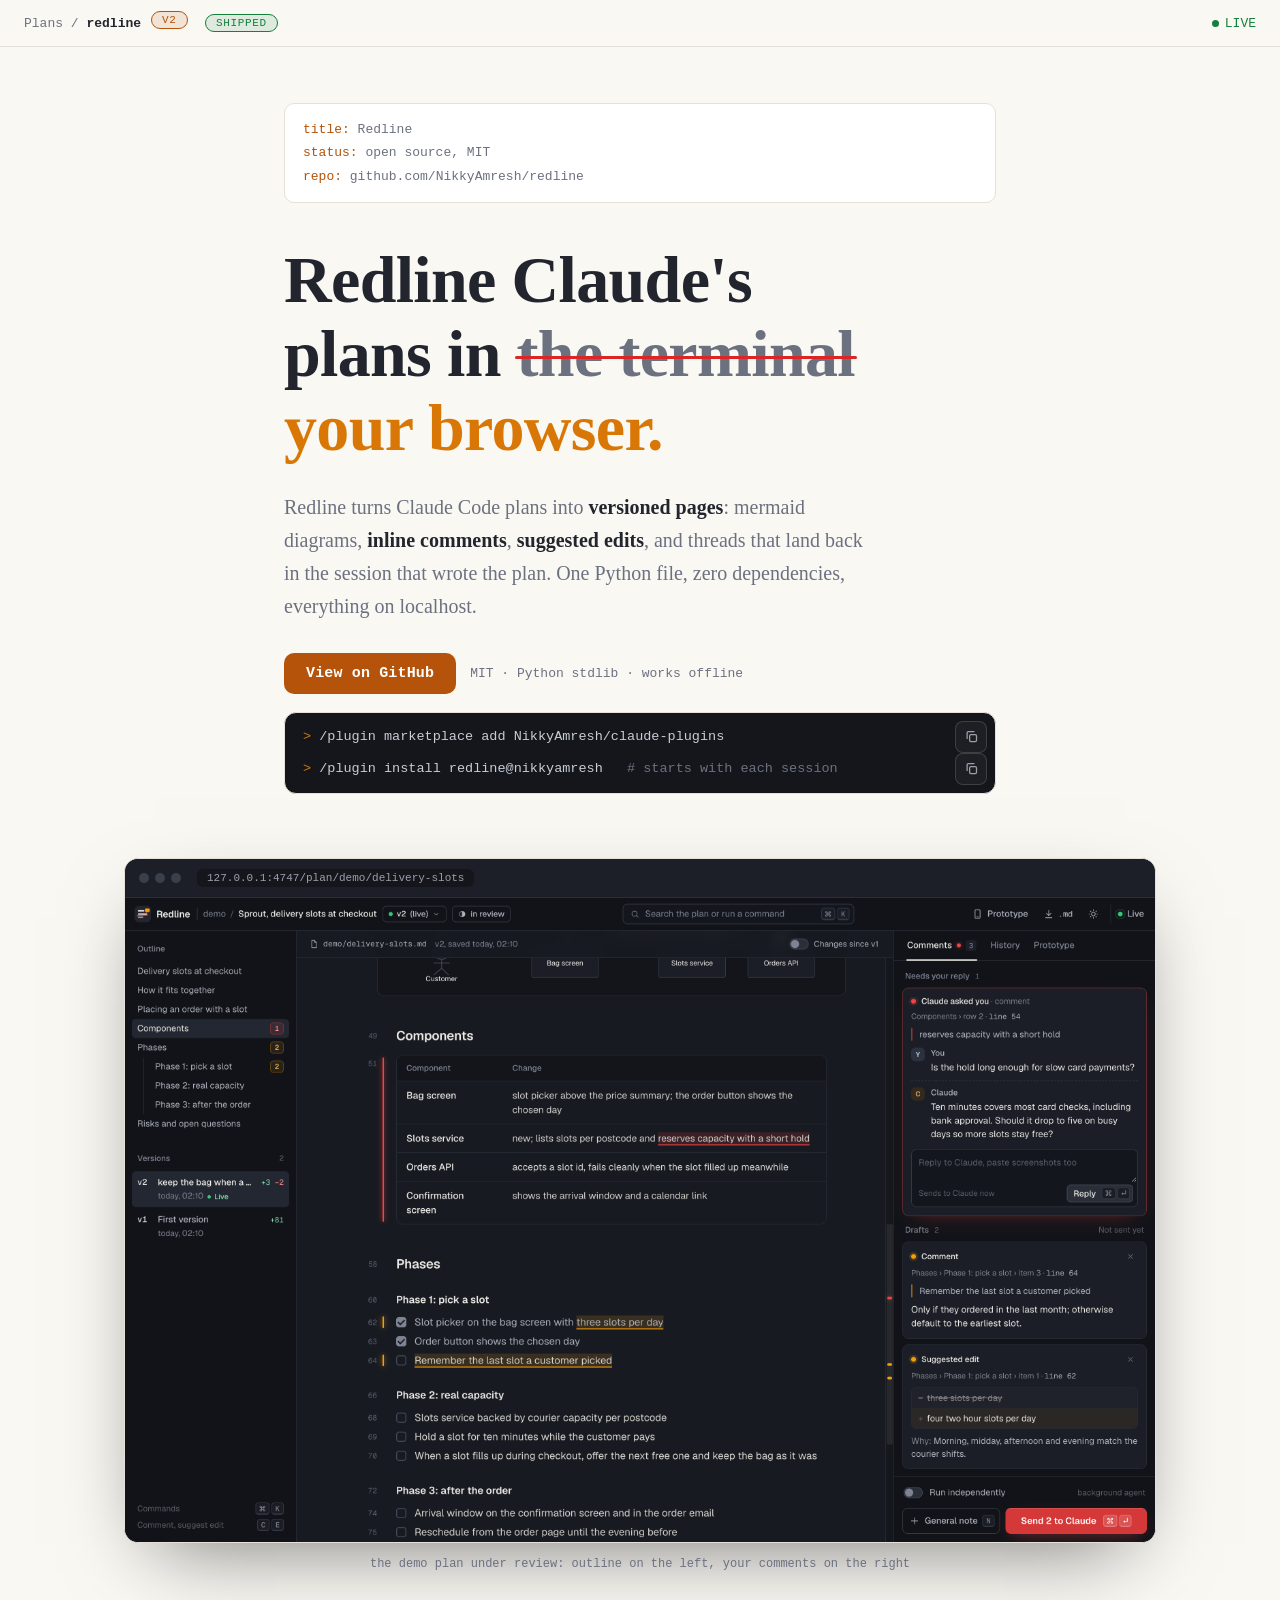
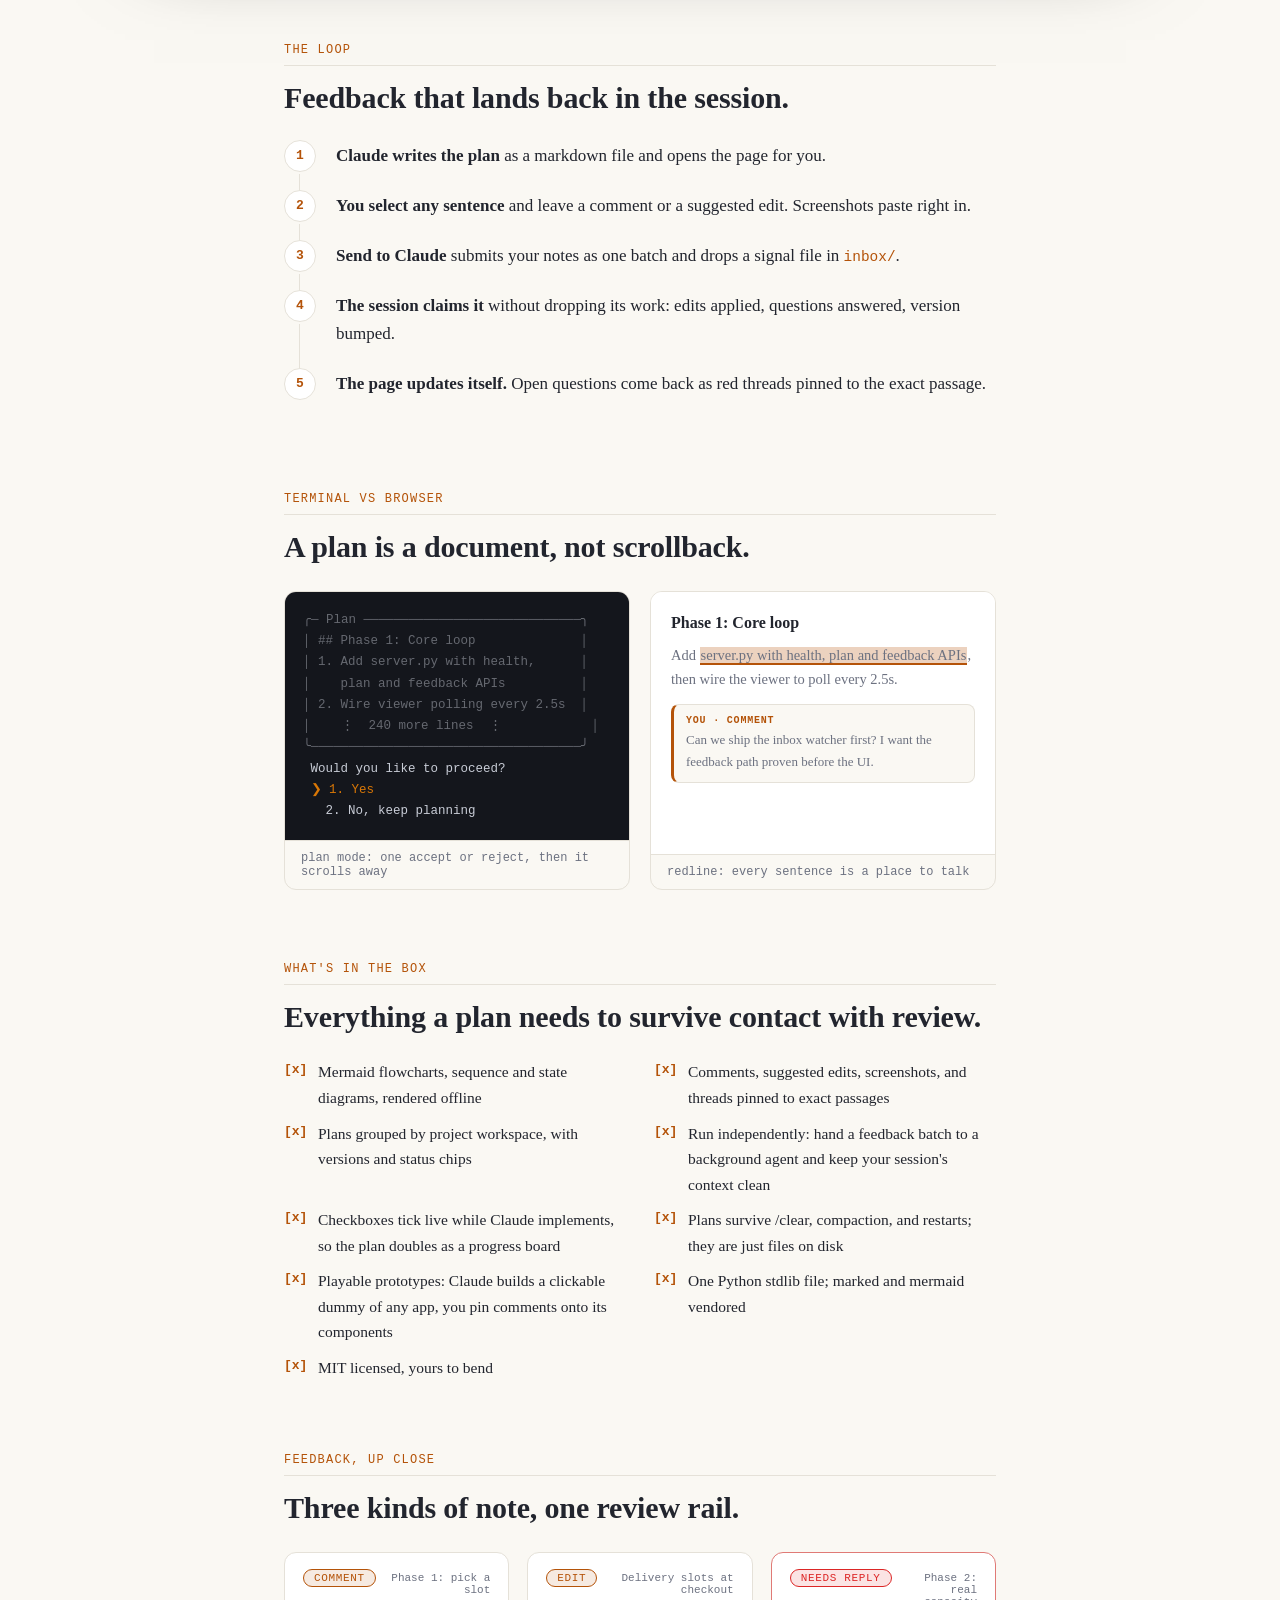
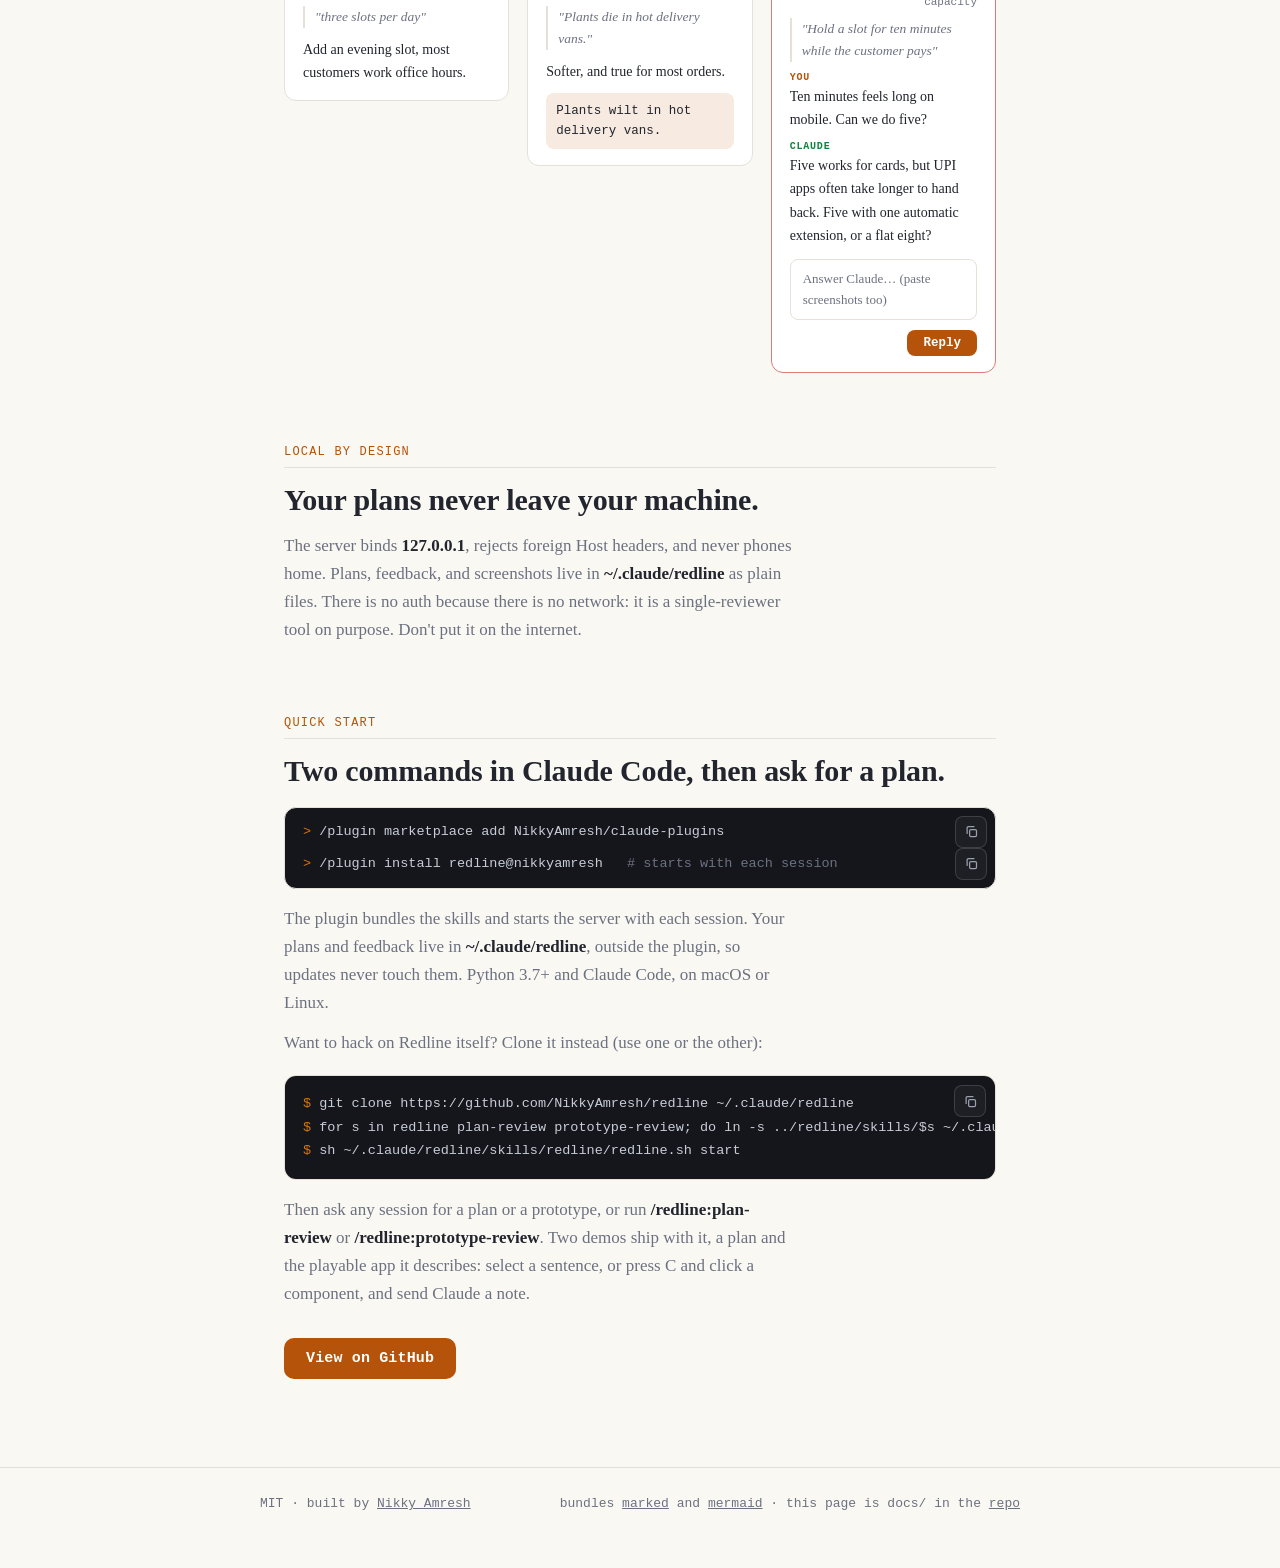
==== commit d76d13f6: "Merge pull request #1 from NikkyAmresh/skill-detection Split Redline into plan-review and prototype-" ====
--- a/docs/index.html
+++ b/docs/index.html
@@ -3,685 +3,434 @@
 <head>
 <meta charset="utf-8">
 <meta name="viewport" content="width=device-width, initial-scale=1">
-<title>Redline: review Claude Code plans and prototypes in your browser</title>
-<meta name="description" content="Redline opens Claude Code plans and playable prototypes in your browser. Comment on a sentence or pin a note to a component, then send the batch straight back to the session that made them. One Python file, everything on localhost.">
-<meta property="og:title" content="Redline: review Claude Code plans and prototypes in your browser">
-<meta property="og:description" content="Review plans like a doc. Redline prototypes like a design. Feedback lands back in the Claude Code session that made them. Open source, one Python file, runs on your machine.">
+<title>Redline: review Claude's plans in the browser</title>
+<meta name="description" content="Redline turns Claude Code plans into versioned pages in your browser: mermaid diagrams, inline comments, suggested edits, and threads that land back in the session that wrote the plan.">
+<meta property="og:title" content="Redline: review Claude's plans in the browser">
+<meta property="og:description" content="Google-Docs-style plan review for Claude Code. One Python file, zero dependencies, everything on localhost.">
 <meta property="og:image" content="https://redline.algofunds.in/assets/plan-viewer.png">
 <meta property="og:url" content="https://redline.algofunds.in">
 <meta property="og:type" content="website">
 <meta name="twitter:card" content="summary_large_image">
-<link rel="icon" href="assets/redline-mark.svg" type="image/svg+xml">
-<link rel="preload" href="assets/fonts/Geist-Variable.woff2" as="font" type="font/woff2" crossorigin>
-<script>
-// theme before first paint: a saved choice, else the system's
-(function () {
-  var t = null;
-  try { t = localStorage.getItem('rl-theme'); } catch (e) {}
-  if (t !== 'light' && t !== 'dark') t = matchMedia('(prefers-color-scheme: light)').matches ? 'light' : 'dark';
-  document.documentElement.dataset.theme = t;
-})();
-</script>
+<link rel="icon" href="data:image/svg+xml,%3Csvg xmlns='http://www.w3.org/2000/svg' viewBox='0 0 64 64'%3E%3Crect width='64' height='64' rx='14' fill='%23f59e0b'/%3E%3Ctext x='32' y='45' font-family='Georgia,serif' font-size='38' font-weight='bold' text-anchor='middle' fill='%2314161c'%3ER%3C/text%3E%3C/svg%3E">
 <style>
-@font-face { font-family:'Geist'; src:url('assets/fonts/Geist-Variable.woff2') format('woff2'); font-weight:100 900; font-display:swap; }
-@font-face { font-family:'Geist Mono'; src:url('assets/fonts/GeistMono-Variable.woff2') format('woff2'); font-weight:100 900; font-display:swap; }
-
-/* the same tokens as Redline's own pages (static/studio.css) */
 :root {
-  --app:#111318; --doc:#171a21; --frame:#13151b; --raise:#1b1e26; --raise-h:#1e222a; --raise-2:#232731; --input:#13161c;
-  --chip:#1c1f27; --kbd:#1a1d24; --btn:#2a2e39; --btn-h:#333845; --term:#0c0e12;
-  --line:#252a33; --line-2:#323744; --line-3:#414755;
-  --ink:#ecebe6; --ink-body:#d6d5cf; --ink-2:#aeb2bd; --ink-3:#7f8492; --ink-4:#5a5f6b;
-  --red:#ef4444; --red-btn:#d43838; --red-btn-h:#e04444; --red-ink:#ff8f8f;
-  --amber:#f59e0b; --amber-ink:#fbc15a; --green:#34c77b; --green-ink:#82dfae; --blue:#7c8cff; --blue-ink:#b4c0ff;
-  --av-you:#2c3140; --av-you-ink:#c8cde0; --av-claude:#33291d; --av-claude-ink:#e9b783;
-  --shadow:rgba(0,0,0,.7); --glow:rgba(239,68,68,.16);
-  --sans:'Geist', ui-sans-serif, system-ui, -apple-system, 'Segoe UI', sans-serif;
-  --mono:'Geist Mono', ui-monospace, 'SF Mono', Menlo, Consolas, monospace;
-  color-scheme:dark;
-}
-:root[data-theme="light"] {
-  --app:#f6f6f4; --doc:#ffffff; --frame:#f1f1ee; --raise:#ffffff; --raise-h:#fafaf8; --raise-2:#ededea; --input:#ffffff;
-  --chip:#f1f1ee; --kbd:#f4f4f1; --btn:#ecece8; --btn-h:#e2e2dd; --term:#14161c;
-  --line:#e6e4df; --line-2:#dcd9d2; --line-3:#c6c2b9;
-  --ink:#191b20; --ink-body:#2d3037; --ink-2:#4c515b; --ink-3:#6d727e; --ink-4:#9a9ea8;
-  --red:#dc2626; --red-btn:#d43838; --red-btn-h:#c22f2f; --red-ink:#b91c1c;
-  --amber:#d97706; --amber-ink:#a35a05; --green:#16a34a; --green-ink:#15803d; --blue:#4f5fd6; --blue-ink:#3b4bc4;
-  --av-you:#e3e6ef; --av-you-ink:#3b4256; --av-claude:#f6e7d4; --av-claude-ink:#8a5418;
-  --shadow:rgba(30,30,40,.22); --glow:rgba(220,38,38,.10);
-  color-scheme:light;
-}
-
+  --paper:#faf8f3; --surface:#fff; --ink:#22252e; --muted:#6c7180;
+  --accent:#b45309; --accent-bright:#d97706; --line:#e5e1d8;
+  --red:#dc2626; --green:#15803d;
+  --term-bg:#14161c; --term-ink:#c8ccd6;
+}
+@media (prefers-color-scheme: dark) {
+  :root {
+    --paper:#14161c; --surface:#1c1f27; --ink:#e8e6e1; --muted:#9aa0ad;
+    --accent:#f59e0b; --accent-bright:#fbbf24; --line:#2a2e38;
+    --red:#f87171; --green:#4ade80;
+    --term-bg:#0b0d11; --term-ink:#aab0bd;
+  }
+}
 * { box-sizing:border-box; margin:0; padding:0; }
-[hidden] { display:none !important; }
-html { scroll-behavior:smooth; scroll-padding-top:72px; }
-body { background:var(--app); color:var(--ink); font:16px/1.6 var(--sans); -webkit-font-smoothing:antialiased; overflow-x:hidden; }
-a { color:inherit; }
-button { font:inherit; color:inherit; background:none; border:0; cursor:pointer; }
-svg.i { width:18px; height:18px; flex:none; fill:none; stroke:currentColor; stroke-width:1.6; stroke-linecap:round; stroke-linejoin:round; }
-svg.i.s14 { width:14px; height:14px; } svg.i.s22 { width:22px; height:22px; }
-:focus-visible { outline:2px solid var(--blue-ink); outline-offset:3px; border-radius:6px; }
-::selection { background:rgba(124,140,255,.32); }
-.mono { font-family:var(--mono); }
-kbd { font:500 11px/1 var(--mono); color:var(--ink-2); display:inline-flex; align-items:center; justify-content:center; min-width:20px; height:20px; padding:0 5px;
-      border-radius:5px; background:var(--kbd); border:1px solid var(--line-2); border-bottom-width:2px; vertical-align:2px; }
-.wrap { max-width:1160px; margin:0 auto; padding:0 24px; }
+html { scroll-behavior:smooth; }
+body {
+  background:var(--paper); color:var(--ink);
+  font:17px/1.65 Charter, Georgia, 'Times New Roman', serif;
+}
+.mono { font-family:ui-monospace, Menlo, Consolas, monospace; }
+a { color:var(--accent); }
+a:focus-visible, button:focus-visible { outline:2px solid var(--accent); outline-offset:3px; }
+::selection { background:color-mix(in srgb, var(--accent) 30%, transparent); }
+
+/* top bar, echoing the viewer */
+.bar {
+  display:flex; align-items:center; gap:10px; flex-wrap:wrap;
+  padding:14px 24px; border-bottom:1px solid var(--line);
+  font:13px ui-monospace, Menlo, Consolas, monospace;
+}
+.bar .crumb { color:var(--muted); }
+.bar .crumb b { color:var(--ink); font-weight:600; }
+.chip {
+  font:11px ui-monospace, Menlo, Consolas, monospace; text-transform:uppercase;
+  letter-spacing:.06em; padding:2px 10px; border-radius:999px;
+  border:1px solid currentColor; white-space:nowrap;
+  background:color-mix(in srgb, currentColor 12%, transparent);
+}
+.chip.amber { color:var(--accent); }
+.chip.green { color:var(--green); }
+.bar .live { margin-left:auto; color:var(--green); display:flex; align-items:center; gap:6px; }
+.bar .live::before {
+  content:''; width:7px; height:7px; border-radius:50%; background:var(--green);
+  animation:pulse 2.4s ease-in-out infinite;
+}
+@keyframes pulse { 50% { opacity:.35; } }
+
+main { max-width:760px; margin:0 auto; padding:0 24px; }
+.wide { max-width:1080px; margin:0 auto; padding:0 24px; }
+
+/* front matter */
+.fm {
+  margin:56px 0 40px; padding:14px 18px;
+  border:1px solid var(--line); border-radius:10px; background:var(--surface);
+  font:13px/1.8 ui-monospace, Menlo, Consolas, monospace; color:var(--muted);
+  white-space:pre-wrap; overflow-wrap:anywhere;
+}
+.fm .k { color:var(--accent); }
+
+/* hero */
+h1 {
+  font-size:clamp(30px, 6.4vw, 66px); line-height:1.12; font-weight:700;
+  letter-spacing:-.01em; margin:0 0 26px; text-wrap:balance;
+}
+.edit-old { position:relative; white-space:nowrap; color:var(--muted); }
+.edit-old::after {
+  content:''; position:absolute; left:-2px; right:-2px; top:54%; height:3px;
+  background:var(--red); border-radius:2px;
+  transform:scaleX(0); transform-origin:left center;
+  animation:strike .5s ease-out 1s forwards;
+}
+@keyframes strike { to { transform:scaleX(1); } }
+.edit-new {
+  color:var(--accent-bright); opacity:0; display:inline-block;
+  animation:applied .5s ease-out 1.55s forwards;
+}
+@keyframes applied { from { opacity:0; transform:translateY(.35em); } to { opacity:1; transform:none; } }
+.vchips { position:relative; display:inline-block; vertical-align:middle; min-width:44px; }
+.vchips .chip { position:absolute; left:0; top:-1.1em; }
+.vchips .v1 { animation:fadeout .3s ease 2.15s forwards; }
+.vchips .v2 { opacity:0; animation:fadein .3s ease 2.3s forwards; }
+@keyframes fadeout { to { opacity:0; } }
+@keyframes fadein  { to { opacity:1; } }
+@media (prefers-reduced-motion: reduce) {
+  .edit-old::after { animation:none; transform:scaleX(1); }
+  .edit-new { animation:none; opacity:1; }
+  .vchips .v1 { animation:none; opacity:0; }
+  .vchips .v2 { animation:none; opacity:1; }
+  .bar .live::before { animation:none; }
+}
+.lede { font-size:20px; color:var(--muted); max-width:58ch; }
+.lede b { color:var(--ink); font-weight:600; }
+
+.cta { display:flex; gap:14px; align-items:center; flex-wrap:wrap; margin:30px 0 14px; }
+.btn {
+  display:inline-block; background:var(--accent); border:none; cursor:pointer;
+  border-radius:10px; padding:12px 22px; text-decoration:none;
+  font:600 15px ui-monospace, Menlo, Consolas, monospace; letter-spacing:.01em;
+}
+.btn, .btn:visited { color:#14161c; }
+@media (prefers-color-scheme: light) { .btn, .btn:visited { color:#fff; } }
+.btn:hover { background:var(--accent-bright); }
+.ghost { color:var(--muted); font:13px ui-monospace, Menlo, Consolas, monospace; }
+
+pre.code {
+  margin:18px 0 0; padding:16px 18px; overflow-x:auto;
+  background:var(--term-bg); color:var(--term-ink);
+  border:1px solid var(--line); border-radius:12px;
+  font:13.5px/1.75 ui-monospace, Menlo, Consolas, monospace;
+}
+pre.code .c, .cmds .c { color:#6c7180; }
+pre.code .p, .cmds .p { color:var(--accent-bright); user-select:none; }
+/* install commands: one line each, with its own copy button that stays
+   visible while a long line scrolls on a narrow screen */
+.cmds { margin:18px 0 0; padding:8px 8px 8px 18px; background:var(--term-bg); color:var(--term-ink);
+        border:1px solid var(--line); border-radius:12px;
+        font:13.5px/1.75 ui-monospace, Menlo, Consolas, monospace; }
+.cmds .cmd { display:flex; align-items:center; gap:10px; }
+.cmds code { flex:1; min-width:0; overflow-x:auto; white-space:pre; font:inherit; padding:4px 0; }
+.codewrap { position:relative; }
+.codewrap pre.code { padding-right:56px; }
+.codewrap .copy { position:absolute; top:10px; right:10px; }
+button.copy { flex:none; width:32px; height:32px; display:grid; place-items:center; cursor:pointer;
+              border-radius:8px; border:1px solid rgba(255,255,255,.14); background:rgba(255,255,255,.04);
+              color:#9aa0ad; transition:color .15s, border-color .15s, background .15s; }
+button.copy:hover { color:var(--accent-bright); border-color:var(--accent-bright); }
+button.copy:focus-visible { outline:2px solid var(--accent-bright); outline-offset:2px; }
+button.copy.done { color:#4ade80; border-color:#4ade80; background:rgba(74,222,128,.10); }
 .sr { position:absolute; width:1px; height:1px; overflow:hidden; clip:rect(0 0 0 0); white-space:nowrap; }
 
-/* ---------- header ---------- */
-.top { position:sticky; top:0; z-index:30; background:color-mix(in srgb, var(--app) 82%, transparent);
-       backdrop-filter:blur(14px); -webkit-backdrop-filter:blur(14px); border-bottom:1px solid var(--line); }
-.top .wrap { height:60px; display:flex; align-items:center; gap:28px; }
-.brand { display:flex; align-items:center; gap:10px; font-weight:600; font-size:16px; letter-spacing:-.01em; text-decoration:none; }
-.brand svg { width:28px; height:28px; border-radius:7px; display:block; }
-.nav { display:flex; gap:4px; }
-.nav a { text-decoration:none; color:var(--ink-3); font-size:14px; font-weight:500; padding:6px 10px; border-radius:7px; }
-.nav a:hover { color:var(--ink); background:var(--raise-2); }
-.top .sp { flex:1; }
-.tbtn { width:34px; height:34px; display:grid; place-items:center; border-radius:8px; color:var(--ink-2); }
-.tbtn:hover { background:var(--raise-2); color:var(--ink); }
-.gh { display:inline-flex; align-items:center; gap:8px; height:34px; padding:0 14px; border-radius:8px; text-decoration:none; font-size:14px; font-weight:500;
-      background:var(--btn); box-shadow:inset 0 0 0 1px var(--line-3); }
-.gh:hover { background:var(--btn-h); }
-
-/* ---------- hero ---------- */
-.hero { padding:84px 0 40px; text-align:center; position:relative; }
-.hero::before { content:""; position:absolute; inset:-60px 0 auto; height:520px; z-index:-1; pointer-events:none;
-  background:radial-gradient(60% 55% at 50% 0%, var(--glow), transparent 70%); }
-.pill { display:inline-flex; align-items:center; gap:8px; height:30px; padding:0 12px; border-radius:99px; font-size:13px; font-weight:500; color:var(--ink-2);
-        box-shadow:inset 0 0 0 1px var(--line-2); background:var(--raise); }
-.pill i { width:7px; height:7px; border-radius:50%; background:var(--green); box-shadow:0 0 0 3px color-mix(in srgb, var(--green) 22%, transparent); }
-h1 { font-size:clamp(36px, 5.4vw, 66px); line-height:1.06; letter-spacing:-.04em; font-weight:650; margin:26px auto 22px; text-wrap:balance; }
-h1 .l { display:block; }
-h1 .soft { color:var(--ink-3); }
-.pen { position:relative; display:inline-block; white-space:nowrap; }
-.pen svg { position:absolute; left:-3%; bottom:-.12em; width:106%; height:.36em; overflow:visible; pointer-events:none; }
-.pen path { fill:none; stroke:var(--red); stroke-width:7; stroke-linecap:round; stroke-dasharray:420; stroke-dashoffset:420; animation:draw .7s cubic-bezier(.6,0,.3,1) .45s forwards; }
-@keyframes draw { to { stroke-dashoffset:0; } }
-.lede { font-size:clamp(17px, 2vw, 20px); line-height:1.55; color:var(--ink-2); max-width:62ch; margin:0 auto; text-wrap:pretty; }
-.lede b { color:var(--ink); font-weight:600; }
-.cta { display:flex; gap:12px; justify-content:center; flex-wrap:wrap; margin:32px 0 0; }
-.btn { display:inline-flex; align-items:center; gap:9px; height:46px; padding:0 20px; border-radius:10px; text-decoration:none; font-weight:600; font-size:15px; }
-.btn.red { background:var(--red-btn); color:#fff; box-shadow:inset 0 1px 0 rgba(255,255,255,.16), 0 12px 30px -12px rgba(239,68,68,.65); }
-.btn.red:hover { background:var(--red-btn-h); }
-.btn.sec { background:var(--btn); box-shadow:inset 0 0 0 1px var(--line-3); }
-.btn.sec:hover { background:var(--btn-h); }
-.meta { margin-top:18px; color:var(--ink-3); font-size:13.5px; display:flex; gap:8px 18px; justify-content:center; flex-wrap:wrap; }
-.meta span { display:inline-flex; align-items:center; gap:7px; }
-.meta svg { color:var(--ink-4); }
-
-/* install rows */
-.cmds { max-width:700px; margin:28px auto 0; padding:8px 8px 8px 18px; background:var(--term); color:#c8ccd6; border:1px solid var(--line-2); border-radius:12px;
-        font:14px/1.75 var(--mono); text-align:left; box-shadow:0 20px 50px -30px var(--shadow); }
-.cmd { display:flex; align-items:center; gap:10px; }
-.cmd code { flex:1; min-width:0; overflow-x:auto; white-space:pre; font:inherit; padding:5px 0; scrollbar-width:none; }
-.cmd code::-webkit-scrollbar { display:none; }
-.cmd .p { color:var(--red); user-select:none; margin-right:10px; }
-.cmd .c { color:#6c7180; }
-button.copy { flex:none; width:32px; height:32px; display:grid; place-items:center; border-radius:8px; border:1px solid rgba(255,255,255,.14);
-              background:rgba(255,255,255,.04); color:#9aa0ad; transition:color .15s, border-color .15s, background .15s; }
-button.copy:hover { color:#fff; border-color:rgba(255,255,255,.4); }
-button.copy.done { color:#4ade80; border-color:#4ade80; background:rgba(74,222,128,.10); }
-
-/* ---------- product showcase ---------- */
-.show { margin:64px auto 0; max-width:1240px; padding:0 24px; }
-.tabs { display:flex; justify-content:center; margin-bottom:18px; }
-.seg { display:inline-flex; padding:3px; border-radius:10px; background:var(--raise); box-shadow:inset 0 0 0 1px var(--line-2); }
-.seg button { display:inline-flex; align-items:center; gap:8px; height:36px; padding:0 16px; border-radius:8px; color:var(--ink-3); font-size:14px; font-weight:500; }
-.seg button[aria-selected="true"] { background:var(--raise-2); color:var(--ink); box-shadow:inset 0 0 0 1px var(--line-3); }
-.browser { border:1px solid var(--line-2); border-radius:14px; overflow:hidden; background:#111318; box-shadow:0 40px 100px -40px var(--shadow), 0 0 0 1px rgba(0,0,0,.04); }
-.browser .bar { height:40px; display:flex; align-items:center; gap:7px; padding:0 14px; background:#171a21; border-bottom:1px solid #252a33; }
-.browser .bar i { width:11px; height:11px; border-radius:50%; background:#2f3440; }
-.browser .url { margin:0 auto; display:inline-flex; align-items:center; gap:7px; height:24px; padding:0 12px; border-radius:6px; background:#111318;
-                color:#8a8f9c; font:12px var(--mono); max-width:70%; overflow:hidden; white-space:nowrap; }
-.browser img { display:block; width:100%; height:auto; }
-.shotcap { text-align:center; color:var(--ink-3); font-size:14px; margin-top:16px; }
-
-/* ---------- sections ---------- */
-section { padding:110px 0 0; }
-.eyebrow { display:inline-flex; align-items:center; gap:8px; font:500 13px var(--mono); letter-spacing:.02em; color:var(--ink-3); margin-bottom:16px; }
-.eyebrow i { width:8px; height:8px; border-radius:50%; background:var(--c, var(--red)); }
-h2 { font-size:clamp(30px, 4vw, 46px); line-height:1.08; letter-spacing:-.035em; font-weight:650; max-width:20ch; text-wrap:balance; }
-.sub { color:var(--ink-2); font-size:18px; line-height:1.6; max-width:60ch; margin-top:16px; text-wrap:pretty; }
-.center { text-align:center; }
-.center h2, .center .sub { margin-left:auto; margin-right:auto; }
-
-/* the two problems */
-.prob { display:grid; grid-template-columns:1fr 1fr; gap:20px; margin-top:44px; }
-.pcard { border:1px solid var(--line); border-radius:16px; background:var(--doc); overflow:hidden; display:flex; flex-direction:column; }
-.pcard .vis { padding:22px; flex:1; }
-.pcard .txt { padding:18px 22px 22px; border-top:1px solid var(--line); }
-.pcard h3 { font-size:17px; font-weight:600; letter-spacing:-.01em; display:flex; align-items:center; gap:9px; }
-.pcard p { color:var(--ink-3); font-size:15px; margin-top:6px; }
-.term { background:var(--term); color:#aab0bd; border-radius:10px; padding:16px 18px; font:12.5px/1.7 ui-monospace, 'SF Mono', Menlo, Consolas, monospace; white-space:pre; overflow:hidden; border:1px solid #1d2028; }
-.term .dim { opacity:.45; } .term .sel { color:#ff8f8f; } .term .q { color:#e6e6e6; }
-.chat { display:flex; flex-direction:column; gap:10px; }
-.bub { max-width:86%; padding:10px 14px; border-radius:14px; font-size:14.5px; line-height:1.45; }
-.bub.you { align-self:flex-end; background:var(--raise-2); color:var(--ink); border-bottom-right-radius:5px; }
-.bub.ai { align-self:flex-start; background:var(--raise); box-shadow:inset 0 0 0 1px var(--line-2); color:var(--ink-2); border-bottom-left-radius:5px; }
-.bub .w { display:block; font:500 11px var(--mono); color:var(--ink-4); margin-bottom:3px; }
-.fix { margin:26px auto 0; max-width:640px; text-align:center; color:var(--ink-2); font-size:18px; }
-.fix b { color:var(--ink); font-weight:600; }
-
-/* feature split */
-.split { display:grid; grid-template-columns:minmax(0, 1fr) minmax(0, 1.05fr); gap:56px; align-items:start; margin-top:12px; }
-.feats { list-style:none; margin-top:30px; display:flex; flex-direction:column; gap:22px; }
-.feats li { display:grid; grid-template-columns:38px 1fr; gap:14px; }
-.feats .ic { width:38px; height:38px; border-radius:10px; display:grid; place-items:center; background:var(--raise); box-shadow:inset 0 0 0 1px var(--line-2); color:var(--ink-2); }
-.feats b { display:block; font-weight:600; font-size:16px; letter-spacing:-.01em; }
-.feats div > span { display:block; color:var(--ink-3); font-size:15px; }
-
-/* review cards, drawn like Redline's own panel */
-.panel { border:1px solid var(--line); border-radius:16px; background:var(--app); padding:16px; box-shadow:0 30px 80px -40px var(--shadow); position:relative; }
-.panel .ph { display:flex; align-items:center; gap:16px; padding:2px 6px 12px; border-bottom:1px solid var(--line); margin:-2px -2px 12px; font-size:13.5px; color:var(--ink-3); font-weight:500; }
-.panel .ph .on { color:var(--ink); position:relative; }
-.panel .ph .on::after { content:""; position:absolute; left:0; right:0; bottom:-13px; height:2px; border-radius:2px; background:var(--ink); }
-.panel .ph .ct { font:500 11px var(--mono); background:var(--chip); border-radius:4px; padding:2px 5px; margin-left:6px; color:var(--ink-3); }
-.grp { display:flex; align-items:center; gap:8px; padding:10px 4px 8px; color:var(--ink-3); font-size:12.5px; font-weight:500; }
-.grp:first-of-type { padding-top:2px; }
-.grp .n { font:11px var(--mono); color:var(--ink-4); }
-.grp .note { margin-left:auto; color:var(--ink-4); font-weight:400; }
-.rc { --st:var(--amber); --st-a:rgba(245,158,11,.55); background:var(--raise); border:1px solid var(--line); border-radius:10px; padding:11px 13px 13px; font-size:13.5px; }
-.rc + .rc { margin-top:8px; }
-.rc.reply { --st:var(--red); --st-a:rgba(239,68,68,.55); border-color:rgba(239,68,68,.36); box-shadow:0 10px 30px -18px rgba(239,68,68,.6); }
-.rc.done { --st:var(--green); --st-a:rgba(52,199,123,.5); }
-.rc .ch { display:flex; align-items:center; gap:8px; font-size:12.5px; }
-.rc .dot { width:7px; height:7px; border-radius:50%; background:var(--st); box-shadow:0 0 0 3px color-mix(in srgb, var(--st) 18%, transparent); }
-.rc .num { min-width:19px; height:19px; padding:0 5px; border-radius:10px; display:grid; place-items:center; background:var(--st); color:#fff; font:600 11px var(--sans); }
-.rc .ty { font-weight:500; color:var(--ink); }
-.rc .ty em { font-style:normal; color:var(--ink-3); font-weight:400; }
-.rc .loc { margin-top:5px; color:var(--ink-3); font-size:12px; white-space:nowrap; overflow:hidden; text-overflow:ellipsis; }
-.rc .loc .ln { font:11.5px var(--mono); color:var(--ink-2); }
-.rc .q { margin-top:9px; padding-left:10px; border-left:2px solid var(--st-a); color:var(--ink-2); }
-.rc .body { margin-top:8px; color:var(--ink); }
-.rc .diff { margin-top:9px; border:1px solid var(--line); border-radius:7px; overflow:hidden; }
-.rc .diff div { display:grid; grid-template-columns:18px 1fr; padding:5px 10px 5px 4px; }
-.rc .diff .m { color:var(--ink-3); text-decoration:line-through; text-decoration-color:color-mix(in srgb, var(--amber) 80%, transparent); }
-.rc .diff .p { color:var(--ink); background:rgba(245,158,11,.08); border-top:1px solid var(--line); }
-.rc .diff .sg { text-align:center; font-family:var(--mono); color:var(--ink-4); text-decoration:none; }
-.rc .why { margin-top:8px; color:var(--ink-2); } .rc .why span { color:var(--ink-3); }
-.rc .thread { margin-top:10px; display:flex; flex-direction:column; gap:9px; }
-.rc .msg { display:grid; grid-template-columns:20px 1fr; gap:9px; }
-.rc .msg + .msg { padding-top:9px; border-top:1px dashed var(--line-2); }
-.rc .av { width:20px; height:20px; border-radius:6px; display:grid; place-items:center; font:600 10px var(--sans); }
-.rc .av.y { background:var(--av-you); color:var(--av-you-ink); } .rc .av.c { background:var(--av-claude); color:var(--av-claude-ink); }
-.rc .msg b { display:block; font-size:12px; font-weight:500; color:var(--ink-2); }
-.rc .msg p { color:var(--ink); }
-.rc .shot { margin-top:9px; display:inline-block; padding:6px 12px; border-radius:7px; background:#fff; color:#1f6b45; font:600 13px var(--sans); box-shadow:inset 0 0 0 1px #d8dcd4; }
-.rc .resn { margin-top:8px; display:flex; gap:7px; color:var(--ink); }
-.rc .resn svg { color:var(--green-ink); margin-top:3px; }
-.sendrow { margin-top:12px; display:flex; gap:8px; }
-.sendrow .gn { display:inline-flex; align-items:center; gap:7px; height:38px; padding:0 12px; border-radius:8px; color:var(--ink-2); font-size:13.5px; font-weight:500; box-shadow:inset 0 0 0 1px var(--line-2); }
-.sendrow .sb { flex:1; display:flex; align-items:center; justify-content:center; gap:10px; height:38px; border-radius:8px; background:var(--red-btn); color:#fff; font-weight:600; font-size:14px;
-               box-shadow:inset 0 1px 0 rgba(255,255,255,.16), 0 8px 24px -10px rgba(239,68,68,.6); }
-.sendrow .sb kbd { color:#fff; background:rgba(255,255,255,.14); border-color:rgba(255,255,255,.22); }
-
-/* tiles */
-.tiles { display:grid; grid-template-columns:repeat(4, 1fr); gap:14px; margin-top:56px; }
-.tile { border:1px solid var(--line); border-radius:14px; background:var(--doc); padding:18px 18px 20px; }
-.tile .ic { width:36px; height:36px; border-radius:9px; display:grid; place-items:center; background:var(--raise-2); color:var(--ink); margin-bottom:14px; }
-.tile b { display:block; font-weight:600; font-size:15.5px; letter-spacing:-.01em; }
-.tile > span:not(.ic) { display:block; color:var(--ink-3); font-size:14px; margin-top:4px; line-height:1.5; }
-
-/* prototype section */
-.proto-shot { margin-top:44px; }
-.pfeats { display:grid; grid-template-columns:repeat(3, 1fr); gap:14px; margin-top:20px; }
+/* screenshot */
+.shot { margin:64px auto; }
+.frame {
+  border:1px solid var(--line); border-radius:14px; overflow:hidden;
+  background:#14161c; box-shadow:0 30px 80px -30px rgba(0,0,0,.55);
+}
+.frame .head {
+  display:flex; align-items:center; gap:6px; padding:10px 14px;
+  background:#1c1f27; border-bottom:1px solid #2a2e38;
+}
+.frame .dot { width:10px; height:10px; border-radius:50%; background:#3a3f4c; }
+.frame .url {
+  margin-left:10px; color:#9aa0ad; font:11px ui-monospace, Menlo, Consolas, monospace;
+  background:#14161c; border-radius:6px; padding:3px 10px;
+}
+.frame img { display:block; width:100%; height:auto; }
+.cap { text-align:center; color:var(--muted); font:12px ui-monospace, Menlo, Consolas, monospace; margin-top:14px; }
+
+/* sections */
+section { margin:72px 0; }
+.eyebrow {
+  font:12px ui-monospace, Menlo, Consolas, monospace; text-transform:uppercase;
+  letter-spacing:.1em; color:var(--accent); margin-bottom:14px;
+  padding-bottom:8px; border-bottom:1px solid var(--line);
+}
+h2 { font-size:30px; line-height:1.2; margin-bottom:14px; letter-spacing:-.005em; }
+section > p { color:var(--muted); max-width:60ch; }
+section > p b { color:var(--ink); font-weight:600; }
 
 /* the loop */
-.loop { list-style:none; display:grid; grid-template-columns:repeat(5, 1fr); gap:14px; margin-top:44px; counter-reset:s; }
-.loop li { counter-increment:s; position:relative; border:1px solid var(--line); border-radius:14px; background:var(--doc); padding:18px 18px 20px; }
-.loop li::before { content:counter(s); display:grid; place-items:center; width:28px; height:28px; border-radius:50%; font:600 12.5px var(--mono);
-                   background:var(--raise-2); color:var(--ink); box-shadow:inset 0 0 0 1px var(--line-3); margin-bottom:14px; }
-.loop li.hot::before { background:var(--red-btn); color:#fff; box-shadow:none; }
-.loop b { display:block; font-weight:600; font-size:15.5px; letter-spacing:-.01em; }
-.loop li > span { display:block; color:var(--ink-3); font-size:14px; margin-top:5px; line-height:1.5; }
-.loop .mono { font-size:12.5px; color:var(--ink-2); }
-
-/* local and box */
-.duo { display:grid; grid-template-columns:1fr 1fr; gap:20px; margin-top:44px; }
-.box { border:1px solid var(--line); border-radius:16px; background:var(--doc); padding:26px 26px 28px; }
-.box h3 { display:flex; align-items:center; gap:10px; font-size:19px; font-weight:600; letter-spacing:-.015em; }
-.box p { color:var(--ink-2); margin-top:10px; font-size:15.5px; }
-.box p b { color:var(--ink); font-weight:600; }
-.box ul { list-style:none; margin-top:14px; display:flex; flex-direction:column; gap:9px; }
-.box li { display:grid; grid-template-columns:20px 1fr; gap:10px; color:var(--ink-2); font-size:15px; }
-.box li svg { color:var(--green); margin-top:4px; }
-
-/* install */
-.install { border:1px solid var(--line); border-radius:20px; background:var(--doc); padding:48px 40px; margin-top:44px; text-align:center; position:relative; overflow:hidden; }
-.install::before { content:""; position:absolute; inset:auto 0 -40% 0; height:80%; background:radial-gradient(50% 60% at 50% 100%, var(--glow), transparent 70%); pointer-events:none; }
-.install > * { position:relative; }
-.install .cmds { margin-top:28px; }
-.install .note { color:var(--ink-3); font-size:15px; max-width:62ch; margin:20px auto 0; }
-.install .note b, .install .note code { color:var(--ink); font-weight:500; }
-.install code { font-family:var(--mono); font-size:.92em; }
-details.clone { max-width:700px; margin:22px auto 0; text-align:left; border:1px solid var(--line); border-radius:12px; background:var(--app); }
-details.clone summary { cursor:pointer; list-style:none; display:flex; align-items:center; gap:10px; padding:13px 16px; color:var(--ink-2); font-size:14.5px; font-weight:500; }
-details.clone summary::-webkit-details-marker { display:none; }
-details.clone summary svg { transition:transform .15s; color:var(--ink-3); }
-details.clone[open] summary svg { transform:rotate(90deg); }
-details.clone .in { padding:0 16px 16px; }
-details.clone .in p { color:var(--ink-3); font-size:14px; margin-bottom:10px; }
-.codewrap { position:relative; }
-pre.code { background:var(--term); color:#c8ccd6; border:1px solid var(--line-2); border-radius:10px; padding:14px 56px 14px 16px; font:12.5px/1.8 var(--mono); overflow-x:auto; }
-pre.code .p { color:var(--red); user-select:none; }
-.codewrap .copy { position:absolute; top:9px; right:9px; }
+ol.loop { list-style:none; counter-reset:step; margin-top:26px; }
+ol.loop li {
+  counter-increment:step; position:relative; padding:0 0 22px 52px;
+}
+ol.loop li::before {
+  content:counter(step); position:absolute; left:0; top:-2px;
+  width:30px; height:30px; border-radius:50%; border:1px solid var(--line);
+  background:var(--surface); color:var(--accent);
+  font:600 13px/30px ui-monospace, Menlo, Consolas, monospace; text-align:center;
+}
+ol.loop li:not(:last-child)::after {
+  content:''; position:absolute; left:15px; top:32px; bottom:-2px;
+  width:1px; background:var(--line);
+}
+ol.loop b { font-weight:600; }
+ol.loop .mono { font-size:.85em; color:var(--accent); }
+
+/* terminal vs browser */
+.versus { display:grid; grid-template-columns:1fr 1fr; gap:20px; margin-top:26px; }
+@media (max-width:820px) { .versus { grid-template-columns:1fr; } }
+.pane { border:1px solid var(--line); border-radius:12px; overflow:hidden; display:flex; flex-direction:column; }
+.pane .body { flex:1; }
+.pane .label {
+  padding:10px 16px; border-top:1px solid var(--line); color:var(--muted);
+  font:12px ui-monospace, Menlo, Consolas, monospace;
+}
+.term .body {
+  background:var(--term-bg); color:var(--term-ink); padding:18px;
+  font:12.5px/1.7 ui-monospace, Menlo, Consolas, monospace; white-space:pre; overflow-x:auto;
+}
+.term .dim { opacity:.45; }
+.term .sel { color:var(--accent-bright); }
+.doc .body { background:var(--surface); padding:18px 20px; font-size:14.5px; }
+.doc h3 { font-size:16px; margin-bottom:8px; }
+.doc p { color:var(--muted); }
+mark.fb {
+  background:color-mix(in srgb, var(--accent) 26%, transparent);
+  color:inherit; border-bottom:2px solid var(--accent); padding:0 1px;
+}
+.bubble {
+  margin-top:12px; padding:10px 12px; border:1px solid var(--line);
+  border-left:3px solid var(--accent); border-radius:8px; background:var(--paper);
+  font-size:13px; color:var(--muted);
+}
+.bubble .who { color:var(--accent); font:600 10px ui-monospace, Menlo, Consolas, monospace; text-transform:uppercase; letter-spacing:.08em; display:block; margin-bottom:3px; }
+
+/* checklist */
+ul.box { list-style:none; margin-top:24px; display:grid; grid-template-columns:1fr 1fr; gap:10px 28px; }
+@media (max-width:820px) { ul.box { grid-template-columns:1fr; } }
+ul.box li { position:relative; padding-left:34px; font-size:15.5px; }
+ul.box li::before {
+  content:'[x]'; position:absolute; left:0; top:1px; color:var(--accent);
+  font:600 13px/1.6 ui-monospace, Menlo, Consolas, monospace;
+}
+
+/* review cards */
+.cards { display:grid; grid-template-columns:repeat(3, 1fr); gap:18px; margin-top:26px; align-items:start; }
+@media (max-width:960px) { .cards { grid-template-columns:1fr; max-width:560px; margin-left:auto; margin-right:auto; } }
+.card {
+  background:var(--surface); border:1px solid var(--line); border-radius:12px;
+  padding:16px 18px; font-size:14px;
+}
+.card.attn { border-color:color-mix(in srgb, var(--red) 55%, var(--line)); }
+.card .head { display:flex; justify-content:space-between; align-items:baseline; gap:10px; margin-bottom:10px; }
+.card .sec { color:var(--muted); font:11px ui-monospace, Menlo, Consolas, monospace; text-align:right; }
+.chip.red { color:var(--red); }
+.card .quote {
+  font-style:italic; color:var(--muted); border-left:2px solid var(--line);
+  padding-left:10px; margin-bottom:10px; font-size:13.5px;
+}
+.card .prop {
+  margin-top:10px; padding:8px 10px; border-radius:8px;
+  background:color-mix(in srgb, var(--accent) 12%, transparent);
+  font:12.5px/1.6 ui-monospace, Menlo, Consolas, monospace; color:var(--ink);
+}
+.card .who {
+  display:block; margin:10px 0 2px;
+  font:600 10px ui-monospace, Menlo, Consolas, monospace;
+  text-transform:uppercase; letter-spacing:.08em;
+}
+.card .who.you { color:var(--accent); }
+.card .who.claude { color:var(--green); }
+.card .fakebox {
+  margin-top:12px; padding:8px 12px; border:1px solid var(--line); border-radius:8px;
+  color:var(--muted); font-size:13px;
+}
+.card .reply { margin-top:10px; text-align:right; }
+.card .reply span {
+  display:inline-block; background:var(--accent); color:#14161c;
+  border-radius:8px; padding:6px 16px;
+  font:600 12.5px ui-monospace, Menlo, Consolas, monospace;
+}
+@media (prefers-color-scheme: light) { .card .reply span { color:#fff; } }
 
 /* footer */
-footer { margin-top:110px; border-top:1px solid var(--line); }
-footer .wrap { display:flex; align-items:center; gap:14px 24px; flex-wrap:wrap; padding-top:28px; padding-bottom:40px; color:var(--ink-3); font-size:14px; }
-footer .brand { font-size:15px; color:var(--ink); }
-footer .brand svg { width:24px; height:24px; }
-footer a { color:var(--ink-3); text-underline-offset:3px; }
-footer a:hover { color:var(--ink); }
-footer .sp { flex:1; }
-
-/* motion on scroll: content is visible without script */
-.js .rise { opacity:0; transform:translateY(18px); transition:opacity .6s ease, transform .6s cubic-bezier(.2,.7,.2,1); }
-.js .rise.in { opacity:1; transform:none; }
-
-@media (max-width:1020px) {
-  .split { grid-template-columns:1fr; gap:40px; }
-  .tiles { grid-template-columns:repeat(2, 1fr); }
-  .loop { grid-template-columns:1fr 1fr; }
-  .pfeats { grid-template-columns:1fr 1fr; }
-}
-@media (max-width:760px) {
-  .wrap, .show { padding:0 16px; }
-  .nav { display:none; }
-  .top .wrap { gap:12px; }
-  .gh span { display:none; } .gh { padding:0 10px; }
-  .hero { padding-top:56px; }
-  h1 { max-width:none; }
-  .cmds { padding-left:14px; font-size:13px; }
-  .prob, .duo, .tiles, .loop, .pfeats { grid-template-columns:1fr; }
-  section { padding-top:84px; }
-  .install { padding:32px 16px; border-radius:16px; }
-  .browser .bar { height:32px; } .browser .bar i { width:9px; height:9px; }
-  .browser .url { font-size:10.5px; height:20px; }
-  .term { font-size:11px; }
-  .sendrow .sb, .sendrow .gn { white-space:nowrap; font-size:13px; }
-  .sendrow kbd { display:none; }
-}
-@media (prefers-reduced-motion:reduce) {
-  html { scroll-behavior:auto; }
-  .pen path { animation:none; stroke-dashoffset:0; }
-  .js .rise { opacity:1; transform:none; transition:none; }
-}
+footer {
+  margin-top:88px; border-top:1px solid var(--line); padding:28px 24px 48px;
+  color:var(--muted); font:13px ui-monospace, Menlo, Consolas, monospace;
+}
+footer .in { max-width:760px; margin:0 auto; display:flex; justify-content:space-between; gap:16px; flex-wrap:wrap; }
+footer a { color:var(--muted); }
+footer a:hover { color:var(--accent); }
 </style>
 </head>
 <body>
-<svg width="0" height="0" style="position:absolute" aria-hidden="true">
-  <symbol id="mark" viewBox="0 0 64 64"><rect width="64" height="64" rx="15" fill="#22252e"/><rect x="13" y="17" width="25" height="5" rx="2.5" fill="#faf8f3"/><rect x="13" y="29.5" width="36" height="5" rx="2.5" fill="#faf8f3"/><rect x="13" y="42" width="21" height="5" rx="2.5" fill="#faf8f3" opacity=".55"/><path d="M10.5 38.6C21 36.2 37 37.4 51.5 35.3" fill="none" stroke="#ef4444" stroke-width="3.6" stroke-linecap="round"/><path d="M44 10.5h11.5a3.5 3.5 0 0 1 3.5 3.5v6.5a3.5 3.5 0 0 1-3.5 3.5H51l-4.2 3.6V24H44a3.5 3.5 0 0 1-3.5-3.5V14a3.5 3.5 0 0 1 3.5-3.5z" fill="#f59e0b"/></symbol>
-  <symbol id="i-gh" viewBox="0 0 24 24"><path fill="currentColor" stroke="none" d="M12 2a10 10 0 0 0-3.16 19.49c.5.09.68-.22.68-.48v-1.7c-2.78.6-3.37-1.34-3.37-1.34-.45-1.16-1.11-1.47-1.11-1.47-.91-.62.07-.6.07-.6 1 .07 1.53 1.03 1.53 1.03.89 1.53 2.34 1.09 2.91.83.09-.65.35-1.09.63-1.34-2.22-.25-4.55-1.11-4.55-4.94 0-1.09.39-1.98 1.03-2.68-.1-.25-.45-1.27.1-2.65 0 0 .84-.27 2.75 1.02a9.5 9.5 0 0 1 5 0c1.91-1.29 2.75-1.02 2.75-1.02.55 1.38.2 2.4.1 2.65.64.7 1.03 1.59 1.03 2.68 0 3.84-2.34 4.69-4.57 4.94.36.31.68.92.68 1.85v2.74c0 .27.18.58.69.48A10 10 0 0 0 12 2z"/></symbol>
-  <symbol id="i-sun" viewBox="0 0 24 24"><circle cx="12" cy="12" r="4"/><path d="M12 2.5v2M12 19.5v2M2.5 12h2M19.5 12h2M5.3 5.3l1.4 1.4M17.3 17.3l1.4 1.4M5.3 18.7l1.4-1.4M17.3 6.7l1.4-1.4"/></symbol>
-  <symbol id="i-moon" viewBox="0 0 24 24"><path d="M20 14.5A8 8 0 1 1 9.5 4a6.5 6.5 0 0 0 10.5 10.5z"/></symbol>
-  <symbol id="i-copy" viewBox="0 0 24 24"><rect x="9" y="9" width="11" height="11" rx="2"/><path d="M5 15V6a2 2 0 0 1 2-2h9"/></symbol>
-  <symbol id="i-check" viewBox="0 0 24 24"><path d="M5 12.5l4.5 4.5L19 7.5"/></symbol>
-  <symbol id="i-doc" viewBox="0 0 24 24"><path d="M7 3h7l5 5v13H7z"/><path d="M14 3v5h5M10 13h6M10 17h6"/></symbol>
-  <symbol id="i-phone" viewBox="0 0 24 24"><rect x="6.5" y="2.5" width="11" height="19" rx="2.5"/><path d="M10.5 18.5h3"/></symbol>
-  <symbol id="i-devices" viewBox="0 0 24 24"><rect x="2.5" y="4" width="14" height="10.5" rx="1.5"/><path d="M6 18h7"/><rect x="15.5" y="8.5" width="6" height="12" rx="1.5"/></symbol>
-  <symbol id="i-comment" viewBox="0 0 24 24"><path d="M21 12a8 8 0 0 1-11.6 7.1L4 20.5l1.4-4.9A8 8 0 1 1 21 12z"/></symbol>
-  <symbol id="i-edit" viewBox="0 0 24 24"><path d="M4 20h4L19 9l-4-4L4 16z"/><path d="M14 6l4 4"/></symbol>
-  <symbol id="i-pointer" viewBox="0 0 24 24"><path d="M6 3.5l12.5 7.2-5.6 1.7-3.1 5.4z"/></symbol>
-  <symbol id="i-box" viewBox="0 0 24 24"><path d="M4 8V5a1 1 0 0 1 1-1h3M16 4h3a1 1 0 0 1 1 1v3M20 16v3a1 1 0 0 1-1 1h-3M8 20H5a1 1 0 0 1-1-1v-3"/><path d="M9 12h6"/></symbol>
-  <symbol id="i-pin" viewBox="0 0 24 24"><path d="M12 21s-6.5-5.6-6.5-11a6.5 6.5 0 0 1 13 0c0 5.4-6.5 11-6.5 11z"/><circle cx="12" cy="10" r="2.4"/></symbol>
-  <symbol id="i-camera" viewBox="0 0 24 24"><path d="M4 8h3l2-2.5h6L17 8h3v11H4z"/><circle cx="12" cy="13" r="3.4"/></symbol>
-  <symbol id="i-history" viewBox="0 0 24 24"><path d="M3 12a9 9 0 1 0 3-6.7L3 8"/><path d="M3 3v5h5M12 7v5l3 2"/></symbol>
-  <symbol id="i-search" viewBox="0 0 24 24"><circle cx="11" cy="11" r="6.5"/><path d="M20 20l-4.2-4.2"/></symbol>
-  <symbol id="i-diff" viewBox="0 0 24 24"><path d="M12 3v8M8 7h8M8 20h8"/></symbol>
-  <symbol id="i-list" viewBox="0 0 24 24"><path d="M9 6h11M9 12h11M9 18h11M4.5 6h.01M4.5 12h.01M4.5 18h.01"/></symbol>
-  <symbol id="i-anchor" viewBox="0 0 24 24"><path d="M5 4h4M5 4v16M5 20h4M15 4h4M19 4v16M15 20h4"/><path d="M9.5 12h5"/></symbol>
-  <symbol id="i-send" viewBox="0 0 24 24"><path d="M4 12l16-8-6 16-2.5-6.5z"/></symbol>
-  <symbol id="i-bolt" viewBox="0 0 24 24"><path d="M13 2.5L5 13.5h6l-1 8 8-11h-6z"/></symbol>
-  <symbol id="i-agent" viewBox="0 0 24 24"><rect x="4" y="7" width="16" height="12" rx="3"/><path d="M12 3v4M9 12h.01M15 12h.01M9 16h6"/></symbol>
-  <symbol id="i-lock" viewBox="0 0 24 24"><rect x="5" y="10.5" width="14" height="10" rx="2"/><path d="M8 10.5V8a4 4 0 0 1 8 0v2.5"/></symbol>
-  <symbol id="i-cube" viewBox="0 0 24 24"><path d="M12 2.8l8 4.6v9.2l-8 4.6-8-4.6V7.4z"/><path d="M4 7.4l8 4.6 8-4.6M12 12v9.2"/></symbol>
-  <symbol id="i-terminal" viewBox="0 0 24 24"><rect x="3" y="4.5" width="18" height="15" rx="2.5"/><path d="M7 10l3 2.5L7 15M12.5 15h4.5"/></symbol>
-  <symbol id="i-chat" viewBox="0 0 24 24"><path d="M4 5.5h16v10H9.5L5 19.5v-4H4z"/></symbol>
-  <symbol id="i-panels" viewBox="0 0 24 24"><rect x="3" y="4.5" width="18" height="15" rx="2.5"/><path d="M9 4.5v15M15 4.5v15"/></symbol>
-  <symbol id="i-chev" viewBox="0 0 24 24"><path d="M9 6l6 6-6 6"/></symbol>
-  <symbol id="i-arrow" viewBox="0 0 24 24"><path d="M5 12h14M13 6l6 6-6 6"/></symbol>
-  <symbol id="i-file" viewBox="0 0 24 24"><path d="M7 3h7l5 5v13H7z"/><path d="M14 3v5h5"/></symbol>
-</svg>
-
-<header class="top">
-  <div class="wrap">
-    <a class="brand" href="#top" aria-label="Redline home"><svg><use href="#mark"/></svg>Redline</a>
-    <nav class="nav" aria-label="Sections">
-      <a href="#plans">Plans</a><a href="#prototypes">Prototypes</a><a href="#loop">How it works</a><a href="#install">Install</a>
-    </nav>
-    <span class="sp"></span>
-    <button class="tbtn" id="theme" type="button" aria-label="Switch theme"></button>
-    <a class="gh" href="https://github.com/NikkyAmresh/redline"><svg class="i"><use href="#i-gh"/></svg><span>GitHub</span></a>
+
+<div class="bar">
+  <span class="crumb">Plans / <b>redline</b></span>
+  <span class="vchips"><span class="chip amber v1">V1</span><span class="chip amber v2">V2</span></span>
+  <span class="chip green">shipped</span>
+  <span class="live">LIVE</span>
+</div>
+
+<main>
+  <div class="fm"><span class="k">title:</span> Redline
+<span class="k">status:</span> open source, MIT
+<span class="k">repo:</span> github.com/NikkyAmresh/redline</div>
+
+  <h1>Redline Claude's plans in <span class="edit-old">the terminal</span> <span class="edit-new">your browser.</span></h1>
+
+  <p class="lede">Redline turns Claude Code plans into <b>versioned pages</b>: mermaid diagrams, <b>inline comments</b>, <b>suggested edits</b>, and threads that land back in the session that wrote the plan. One Python file, zero dependencies, everything on localhost.</p>
+
+  <div class="cta">
+    <a class="btn" href="https://github.com/NikkyAmresh/redline">View on GitHub</a>
+    <span class="ghost">MIT · Python stdlib · works offline</span>
   </div>
-</header>
-
-<main id="top">
-  <div class="wrap hero">
-    <span class="pill"><i></i>Open source review loop for Claude Code</span>
-    <h1><span class="l">Review plans like a doc.</span> <span class="l"><span class="pen">Redline<svg viewBox="0 0 300 30" preserveAspectRatio="none" aria-hidden="true"><path d="M4 20C70 12 170 14 296 9"/></svg></span> <span class="soft">prototypes like a design.</span></span></h1>
-    <p class="lede">Claude's plans and playable prototypes open in your browser. <b>Select a sentence or click a component</b>, leave a note, and send the batch straight back to the <b>Claude Code session that made them</b>. It picks them up, revises, and the page updates live.</p>
-
-    <div class="cmds" role="group" aria-label="Install in Claude Code">
-      <div class="cmd"><code><span class="p">&gt;</span>/plugin marketplace add NikkyAmresh/claude-plugins</code><button class="copy" type="button" title="Copy to clipboard" aria-label="Copy the marketplace command" data-copy="/plugin marketplace add NikkyAmresh/claude-plugins"><svg class="i s14"><use href="#i-copy"/></svg></button></div>
-      <div class="cmd"><code><span class="p">&gt;</span>/plugin install redline@nikkyamresh   <span class="c"># starts with each session</span></code><button class="copy" type="button" title="Copy to clipboard" aria-label="Copy the install command" data-copy="/plugin install redline@nikkyamresh"><svg class="i s14"><use href="#i-copy"/></svg></button></div>
-    </div>
-    <div class="cta">
-      <a class="btn red" href="#install">Get started<svg class="i s14"><use href="#i-arrow"/></svg></a>
-      <a class="btn sec" href="https://github.com/NikkyAmresh/redline"><svg class="i"><use href="#i-gh"/></svg>View on GitHub</a>
-    </div>
-    <div class="meta">
-      <span><svg class="i s14"><use href="#i-lock"/></svg>Runs on localhost</span>
-      <span><svg class="i s14"><use href="#i-file"/></svg>One Python file, zero dependencies</span>
-      <span><svg class="i s14"><use href="#i-check"/></svg>MIT licensed</span>
-    </div>
+
+  <div class="code cmds"><div class="cmd"><code><span class="p">&gt;</span> /plugin marketplace add NikkyAmresh/claude-plugins</code><button class="copy" type="button" title="Copy to clipboard" aria-label="Copy the marketplace command" data-copy="/plugin marketplace add NikkyAmresh/claude-plugins"><svg viewBox="0 0 24 24" width="15" height="15" fill="none" stroke="currentColor" stroke-width="2" stroke-linecap="round" stroke-linejoin="round" aria-hidden="true"><rect x="9" y="9" width="11" height="11" rx="2"/><path d="M5 15V6a2 2 0 0 1 2-2h9"/></svg></button></div><div class="cmd"><code><span class="p">&gt;</span> /plugin install redline@nikkyamresh   <span class="c"># starts with each session</span></code><button class="copy" type="button" title="Copy to clipboard" aria-label="Copy the install command" data-copy="/plugin install redline@nikkyamresh"><svg viewBox="0 0 24 24" width="15" height="15" fill="none" stroke="currentColor" stroke-width="2" stroke-linecap="round" stroke-linejoin="round" aria-hidden="true"><rect x="9" y="9" width="11" height="11" rx="2"/><path d="M5 15V6a2 2 0 0 1 2-2h9"/></svg></button></div></div>
+</main>
+
+<div class="wide shot">
+  <div class="frame">
+    <div class="head"><span class="dot"></span><span class="dot"></span><span class="dot"></span><span class="url">127.0.0.1:4747/plan/demo/delivery-slots</span></div>
+    <img src="assets/plan-viewer.png" width="1512" height="945" alt="Redline viewer: the outline and versions on the left, the demo plan with a table and phase checklists in the middle, and the review panel on the right showing a thread that needs a reply, a draft comment, and a suggested edit">
   </div>
-
-  <div class="show rise">
-    <div class="tabs"><div class="seg" role="tablist" aria-label="Show the plan or the prototype page">
-      <button role="tab" id="tab-plan" aria-selected="true" aria-controls="view-plan" type="button"><svg class="i s14"><use href="#i-doc"/></svg>Plan review</button>
-      <button role="tab" id="tab-proto" aria-selected="false" aria-controls="view-proto" type="button" tabindex="-1"><svg class="i s14"><use href="#i-phone"/></svg>Prototype review</button>
-    </div></div>
-    <div class="browser">
-      <div class="bar"><i></i><i></i><i></i><span class="url" id="url"><svg class="i s14"><use href="#i-lock"/></svg>127.0.0.1:4747/plan/demo/delivery-slots</span></div>
-      <div id="view-plan" role="tabpanel" aria-labelledby="tab-plan">
-        <img src="assets/plan-viewer.png" width="1512" height="945" alt="Redline plan review: the outline and versions on the left, the demo plan with line numbers, a table and phase checklists in the middle, and the review panel with a thread that needs a reply, a draft comment and a suggested edit">
+  <div class="cap">the demo plan under review: outline on the left, your comments on the right</div>
+</div>
+
+<main>
+  <section>
+    <div class="eyebrow">The loop</div>
+    <h2>Feedback that lands back in the session.</h2>
+    <ol class="loop">
+      <li><b>Claude writes the plan</b> as a markdown file and opens the page for you.</li>
+      <li><b>You select any sentence</b> and leave a comment or a suggested edit. Screenshots paste right in.</li>
+      <li><b>Send to Claude</b> submits your notes as one batch and drops a signal file in <span class="mono">inbox/</span>.</li>
+      <li><b>The session claims it</b> without dropping its work: edits applied, questions answered, version bumped.</li>
+      <li><b>The page updates itself.</b> Open questions come back as red threads pinned to the exact passage.</li>
+    </ol>
+  </section>
+
+  <section>
+    <div class="eyebrow">Terminal vs browser</div>
+    <h2>A plan is a document, not scrollback.</h2>
+    <div class="versus">
+      <div class="pane term">
+        <div class="body"><span class="dim">╭─ Plan ─────────────────────────────╮
+│ ## Phase 1: Core loop              │
+│ 1. Add server.py with health,      │
+│    plan and feedback APIs          │
+│ 2. Wire viewer polling every 2.5s  │
+│    ⋮  240 more lines  ⋮            │
+╰────────────────────────────────────╯</span>
+ Would you like to proceed?
+ <span class="sel">❯ 1. Yes</span>
+   2. No, keep planning</div>
+        <div class="label">plan mode: one accept or reject, then it scrolls away</div>
       </div>
-      <div id="view-proto" role="tabpanel" aria-labelledby="tab-proto" hidden>
-        <img src="assets/prototype.png" width="1512" height="945" loading="lazy" alt="Redline prototype review: the screens list on the left, the Sprout demo app in a phone frame with three numbered pins, and the review panel listing a comment, a copy edit and an area note">
+      <div class="pane doc">
+        <div class="body">
+          <h3>Phase 1: Core loop</h3>
+          <p>Add <mark class="fb">server.py with health, plan and feedback APIs</mark>, then wire the viewer to poll every 2.5s.</p>
+          <div class="bubble"><span class="who">You · comment</span>Can we ship the inbox watcher first? I want the feedback path proven before the UI.</div>
+        </div>
+        <div class="label">redline: every sentence is a place to talk</div>
       </div>
     </div>
-    <p class="shotcap" id="shotcap">The demo plan under review: outline on the left, your comments on the right.</p>
-  </div>
-
-  <!-- ---------- the problem ---------- -->
-  <section id="why">
-    <div class="wrap center rise">
-      <div class="eyebrow"><i style="--c:var(--ink-4)"></i>The problem</div>
-      <h2>Agents make plans and prototypes. Reviewing them is the slow part.</h2>
-    </div>
-    <div class="wrap">
-      <div class="prob">
-        <div class="pcard rise">
-          <div class="vis"><div class="term" aria-hidden="true"><span class="dim">╭─ Plan ──────────────────────────────╮
-│ ## Phase 2: real capacity           │
-│ - Slots service backed by courier   │
-│   capacity per postcode             │
-│ - Hold a slot for ten minutes while │
-│      ...  212 more lines  ...       │
-╰─────────────────────────────────────╯</span>
- <span class="q">Would you like to proceed?</span>
- <span class="sel">❯ 1. Yes</span>
-   2. No, keep planning</div></div>
-          <div class="txt">
-            <h3><svg class="i"><use href="#i-terminal"/></svg>Plans in the terminal</h3>
-            <p>A wall of text and one accept or reject. Your feedback gets typed from memory ("in step 4...") and scrolls away.</p>
-          </div>
-        </div>
-        <div class="pcard rise">
-          <div class="vis"><div class="chat" aria-hidden="true">
-            <div class="bub you"><span class="w">You</span>The button on the second card looks off.</div>
-            <div class="bub ai"><span class="w">Claude</span>On the Monstera card or the Snake Plant card?</div>
-            <div class="bub you"><span class="w">You</span>No, the other card, on the screen after you tap a plant.</div>
-          </div></div>
-          <div class="txt">
-            <h3><svg class="i"><use href="#i-chat"/></svg>Prototypes in chat</h3>
-            <p>You see the problem in a second, then spend minutes describing where it is to an agent that cannot see your screen.</p>
-          </div>
-        </div>
+  </section>
+
+  <section>
+    <div class="eyebrow">What's in the box</div>
+    <h2>Everything a plan needs to survive contact with review.</h2>
+    <ul class="box">
+      <li>Mermaid flowcharts, sequence and state diagrams, rendered offline</li>
+      <li>Comments, suggested edits, screenshots, and threads pinned to exact passages</li>
+      <li>Plans grouped by project workspace, with versions and status chips</li>
+      <li>Run independently: hand a feedback batch to a background agent and keep your session's context clean</li>
+      <li>Checkboxes tick live while Claude implements, so the plan doubles as a progress board</li>
+      <li>Plans survive /clear, compaction, and restarts; they are just files on disk</li>
+      <li>Playable prototypes: Claude builds a clickable dummy of any app, you pin comments onto its components</li>
+      <li>One Python stdlib file; marked and mermaid vendored</li>
+      <li>MIT licensed, yours to bend</li>
+    </ul>
+  </section>
+
+  <section>
+    <div class="eyebrow">Feedback, up close</div>
+    <h2>Three kinds of note, one review rail.</h2>
+    <div class="cards">
+      <div class="card">
+        <div class="head"><span class="chip amber">comment</span><span class="sec">Phase 1: pick a slot</span></div>
+        <div class="quote">"three slots per day"</div>
+        Add an evening slot, most customers work office hours.
       </div>
-      <p class="fix rise">Redline moves both into the browser, where <b>every note points at an exact place</b>, and sends them back to the session in one batch.</p>
-    </div>
-  </section>
-
-  <!-- ---------- plans ---------- -->
-  <section id="plans">
-    <div class="wrap">
-      <div class="split">
-        <div class="rise">
-          <div class="eyebrow"><i style="--c:var(--amber)"></i>Plans</div>
-          <h2>Review a plan like a doc, not a diff.</h2>
-          <p class="sub">Claude writes the plan as a markdown file and opens it as a real document: mermaid diagrams, tables and phase checklists, versioned per project.</p>
-          <ul class="feats">
-            <li><span class="ic"><svg class="i"><use href="#i-comment"/></svg></span><div><b>Comment or suggest an edit</b><span>Select any sentence and press <kbd>C</kbd> or <kbd>E</kbd>. Attach screenshots. Drafts collect until you send them.</span></div></li>
-            <li><span class="ic"><svg class="i"><use href="#i-anchor"/></svg></span><div><b>Notes point at one exact place</b><span>Each comment records its source lines and offsets, plus a path like <span class="mono">Phase 2 › item 2</span>. The markdown stays untouched.</span></div></li>
-            <li><span class="ic"><svg class="i"><use href="#i-chat"/></svg></span><div><b>Questions come back in red</b><span>When Claude needs a decision, it opens a "Needs your reply" thread on the exact passage. Reply right there.</span></div></li>
-            <li><span class="ic"><svg class="i"><use href="#i-history"/></svg></span><div><b>Every version kept</b><span>See what changed since the last version, open any past one, restore it or download it as <span class="mono">.md</span>.</span></div></li>
-          </ul>
-        </div>
-        <div class="panel rise" aria-label="Example review panel">
-          <div class="ph"><span class="on">Comments<span class="ct">3</span></span><span>History</span><span>Prototype</span></div>
-          <div class="grp">Needs your reply <span class="n">1</span></div>
-          <div class="rc reply">
-            <div class="ch"><span class="dot"></span><span class="ty">Claude asked you <em>· comment</em></span></div>
-            <div class="loc">Phases › Phase 2: real capacity › item 2 · <span class="ln">line 69</span></div>
-            <div class="q">Hold a slot for ten minutes while the customer pays</div>
-            <div class="thread">
-              <div class="msg"><span class="av y">Y</span><div><b>You</b><p>Ten minutes feels long on mobile. Can we do five?</p></div></div>
-              <div class="msg"><span class="av c">C</span><div><b>Claude</b><p>Five works for cards, but UPI apps often take longer to hand back. Five with one automatic extension, or a flat eight?</p></div></div>
-            </div>
-          </div>
-          <div class="grp">Drafts <span class="n">2</span><span class="note">Not sent yet</span></div>
-          <div class="rc">
-            <div class="ch"><span class="dot"></span><span class="ty">Suggested edit</span></div>
-            <div class="loc">Delivery slots at checkout › paragraph 2 · <span class="ln">line 13</span></div>
-            <div class="diff"><div class="m"><span class="sg">-</span><span>Plants die in hot delivery vans.</span></div><div class="p"><span class="sg">+</span><span>Plants wilt in hot delivery vans.</span></div></div>
-            <div class="why"><span>Why: </span>Softer, and true for most orders.</div>
-          </div>
-          <div class="rc">
-            <div class="ch"><span class="dot"></span><span class="ty">Comment</span></div>
-            <div class="loc">Phases › Phase 1: pick a slot › item 1 · <span class="ln">line 62</span></div>
-            <div class="q">three slots per day</div>
-            <div class="body">Add an evening slot, most customers work office hours.</div>
-          </div>
-          <div class="sendrow"><span class="gn">+ General note</span><span class="sb">Send 2 to Claude <kbd>⌘</kbd><kbd>↵</kbd></span></div>
-        </div>
+      <div class="card">
+        <div class="head"><span class="chip amber">edit</span><span class="sec">Delivery slots at checkout</span></div>
+        <div class="quote">"Plants die in hot delivery vans."</div>
+        Softer, and true for most orders.
+        <div class="prop">Plants wilt in hot delivery vans.</div>
       </div>
-
-      <div class="tiles">
-        <div class="tile rise"><span class="ic"><svg class="i"><use href="#i-list"/></svg></span><b>Outline and line numbers</b><span>Comment counts per section, source line numbers, and a ruler marking every comment.</span></div>
-        <div class="tile rise"><span class="ic"><svg class="i"><use href="#i-search"/></svg></span><b>Command bar</b><span>Press <kbd>⌘</kbd><kbd>K</kbd> to jump to any section, comment or version, or run an action.</span></div>
-        <div class="tile rise"><span class="ic"><svg class="i"><use href="#i-diff"/></svg></span><b>Changes since last version</b><span>One switch marks the lines Claude changed when the next version lands.</span></div>
-        <div class="tile rise"><span class="ic"><svg class="i"><use href="#i-panels"/></svg></span><b>Room to read</b><span>Collapse either panel with <kbd>[</kbd> and <kbd>]</kbd>. Dark and light themes, and a phone layout.</span></div>
+      <div class="card attn">
+        <div class="head"><span class="chip red">needs reply</span><span class="sec">Phase 2: real capacity</span></div>
+        <div class="quote">"Hold a slot for ten minutes while the customer pays"</div>
+        <span class="who you">You</span>Ten minutes feels long on mobile. Can we do five?
+        <span class="who claude">Claude</span>Five works for cards, but UPI apps often take longer to hand back. Five with one automatic extension, or a flat eight?
+        <div class="fakebox">Answer Claude… (paste screenshots too)</div>
+        <div class="reply"><span>Reply</span></div>
       </div>
     </div>
   </section>
 
-  <!-- ---------- prototypes ---------- -->
-  <section id="prototypes">
-    <div class="wrap">
-      <div class="split">
-        <div class="rise">
-          <div class="eyebrow"><i style="--c:var(--red)"></i>Prototypes</div>
-          <h2>Pin feedback to the component, not a screenshot.</h2>
-          <p class="sub">Ask for a prototype and Claude builds a playable dummy of any app or website: real screens, fake data, every button does something. You review it by using it.</p>
-          <ul class="feats">
-            <li><span class="ic"><svg class="i"><use href="#i-pointer"/></svg></span><div><b>Press <kbd>C</kbd> and click it</b><span>Comment mode outlines whatever you point at. Click to pin a note to that component; hold <kbd>Alt</kbd> for the exact element.</span></div></li>
-            <li><span class="ic"><svg class="i"><use href="#i-edit"/></svg></span><div><b>Suggest the exact words</b><span>On any text, switch to Suggest copy and type the replacement for a button, heading or label.</span></div></li>
-            <li><span class="ic"><svg class="i"><use href="#i-box"/></svg></span><div><b>Box a whole area</b><span>Drag a box over a section when the note is about layout, not one element.</span></div></li>
-            <li><span class="ic"><svg class="i"><use href="#i-camera"/></svg></span><div><b>It sees what you saw</b><span>Every pin records the screen, the component id and a screenshot, so Claude never has to guess.</span></div></li>
-          </ul>
-        </div>
-        <div class="panel rise" aria-label="Example prototype pins">
-          <div class="ph"><span class="on">Comments<span class="ct">3</span></span><span>History</span></div>
-          <div class="grp">Drafts <span class="n">2</span><span class="note">Not sent yet</span></div>
-          <div class="rc">
-            <div class="ch"><span class="num">1</span><span class="ty">Suggested edit</span></div>
-            <div class="loc">Shop · <span class="ln">home.featured-cta</span></div>
-            <div class="diff"><div class="m"><span class="sg">-</span><span>Shop the edit</span></div><div class="p"><span class="sg">+</span><span>See low light plants</span></div></div>
-            <span class="shot">Shop the edit</span>
-            <div class="why"><span>Why: </span>Say where the button goes.</div>
-          </div>
-          <div class="rc">
-            <div class="ch"><span class="num">2</span><span class="ty">Comment</span></div>
-            <div class="loc">Shop · <span class="ln">area in home.categories</span></div>
-            <div class="body">Put Low light first; it is what most people search for.</div>
-          </div>
-          <div class="grp">Resolved <span class="n">1</span></div>
-          <div class="rc done">
-            <div class="ch"><span class="num">3</span><span class="ty">Resolved <em>· comment</em></span></div>
-            <div class="loc">Plant detail · <span class="ln">product.add-to-bag</span></div>
-            <div class="q">Add to bag</div>
-            <div class="resn"><svg class="i s14"><use href="#i-check"/></svg><span>Shows the bag count after adding, in v2.</span></div>
-          </div>
-          <div class="sendrow"><span class="gn">+ Note on this screen</span><span class="sb">Send 2 to Claude <kbd>⌘</kbd><kbd>↵</kbd></span></div>
-        </div>
-      </div>
-
-      <div class="browser proto-shot rise">
-        <div class="bar"><i></i><i></i><i></i><span class="url"><svg class="i s14"><use href="#i-lock"/></svg>127.0.0.1:4747/proto/demo/sprout-shop</span></div>
-        <img src="assets/prototype.png" width="1512" height="945" loading="lazy" alt="Redline prototype review: the Sprout demo app in a phone frame with numbered pins on a button, a headline and the product cards, and the review panel listing a comment, a copy edit and an area note">
-      </div>
-      <p class="shotcap">The Sprout demo app: a five screen plant shop that ships with Redline, ready to click through and pin.</p>
-
-      <div class="pfeats">
-        <div class="tile rise"><span class="ic"><svg class="i"><use href="#i-devices"/></svg></span><b>Phone, tablet or desktop</b><span>The prototype runs in a device frame, sandboxed, with a screens list showing where your pins are.</span></div>
-        <div class="tile rise"><span class="ic"><svg class="i"><use href="#i-pin"/></svg></span><b>Pins that survive edits</b><span>Pins anchor to stable <span class="mono">data-rl</span> component ids, so they stay put when Claude rebuilds the screen.</span></div>
-        <div class="tile rise"><span class="ic"><svg class="i"><use href="#i-history"/></svg></span><b>Same screen, next version</b><span>After Claude edits, it reloads where you were, your notes resolve, and every version can be restored or downloaded.</span></div>
-      </div>
+  <section>
+    <div class="eyebrow">Local by design</div>
+    <h2>Your plans never leave your machine.</h2>
+    <p>The server binds <b>127.0.0.1</b>, rejects foreign Host headers, and never phones home. Plans, feedback, and screenshots live in <b>~/.claude/redline</b> as plain files. There is no auth because there is no network: it is a single-reviewer tool on purpose. Don't put it on the internet.</p>
+  </section>
+
+  <section>
+    <div class="eyebrow">Quick start</div>
+    <h2>Two commands in Claude Code, then ask for a plan.</h2>
+    <div class="code cmds"><div class="cmd"><code><span class="p">&gt;</span> /plugin marketplace add NikkyAmresh/claude-plugins</code><button class="copy" type="button" title="Copy to clipboard" aria-label="Copy the marketplace command" data-copy="/plugin marketplace add NikkyAmresh/claude-plugins"><svg viewBox="0 0 24 24" width="15" height="15" fill="none" stroke="currentColor" stroke-width="2" stroke-linecap="round" stroke-linejoin="round" aria-hidden="true"><rect x="9" y="9" width="11" height="11" rx="2"/><path d="M5 15V6a2 2 0 0 1 2-2h9"/></svg></button></div><div class="cmd"><code><span class="p">&gt;</span> /plugin install redline@nikkyamresh   <span class="c"># starts with each session</span></code><button class="copy" type="button" title="Copy to clipboard" aria-label="Copy the install command" data-copy="/plugin install redline@nikkyamresh"><svg viewBox="0 0 24 24" width="15" height="15" fill="none" stroke="currentColor" stroke-width="2" stroke-linecap="round" stroke-linejoin="round" aria-hidden="true"><rect x="9" y="9" width="11" height="11" rx="2"/><path d="M5 15V6a2 2 0 0 1 2-2h9"/></svg></button></div></div>
+    <p style="margin-top:16px">The plugin bundles the skills and starts the server with each session. Your plans and feedback live in <b>~/.claude/redline</b>, outside the plugin, so updates never touch them. Python 3.7+ and Claude Code, on macOS or Linux.</p>
+    <p style="margin-top:12px">Want to hack on Redline itself? Clone it instead (use one or the other):</p>
+    <div class="codewrap"><pre class="code"><span class="p">$</span> git clone https://github.com/NikkyAmresh/redline ~/.claude/redline
+<span class="p">$</span> for s in redline plan-review prototype-review; do ln -s ../redline/skills/$s ~/.claude/skills/$s; done
+<span class="p">$</span> sh ~/.claude/redline/skills/redline/redline.sh start</pre><button class="copy" type="button" title="Copy to clipboard" aria-label="Copy the three clone commands" data-copy="git clone https://github.com/NikkyAmresh/redline ~/.claude/redline&#10;for s in redline plan-review prototype-review; do ln -s ../redline/skills/$s ~/.claude/skills/$s; done&#10;sh ~/.claude/redline/skills/redline/redline.sh start"><svg viewBox="0 0 24 24" width="15" height="15" fill="none" stroke="currentColor" stroke-width="2" stroke-linecap="round" stroke-linejoin="round" aria-hidden="true"><rect x="9" y="9" width="11" height="11" rx="2"/><path d="M5 15V6a2 2 0 0 1 2-2h9"/></svg></button></div>
+    <p style="margin-top:16px">Then ask any session for a plan or a prototype, or run <b>/redline:plan-review</b> or <b>/redline:prototype-review</b>. Two demos ship with it, a plan and the playable app it describes: select a sentence, or press C and click a component, and send Claude a note.</p>
+    <div class="cta">
+      <a class="btn" href="https://github.com/NikkyAmresh/redline">View on GitHub</a>
     </div>
   </section>
-
-  <!-- ---------- the loop ---------- -->
-  <section id="loop">
-    <div class="wrap center rise">
-      <div class="eyebrow"><i style="--c:var(--green)"></i>How it works</div>
-      <h2>One loop for plans and prototypes.</h2>
-      <p class="sub">Your feedback lands back in the session that made the work, without breaking what it was doing.</p>
-    </div>
-    <div class="wrap">
-      <ol class="loop">
-        <li class="rise"><b>Claude makes it</b><span>It writes the plan or builds the prototype, commits v1 and opens it in your browser.</span></li>
-        <li class="rise"><b>You review</b><span>Select a sentence, or press <kbd>C</kbd> and click a component. Drafts pile up quietly.</span></li>
-        <li class="rise hot"><b>Send to Claude</b><span>One batch, one click. A signal lands in <span class="mono">inbox/</span>.</span></li>
-        <li class="rise"><b>The session picks it up</b><span>Without dropping its work. Or switch on Run independently and a background agent takes it.</span></li>
-        <li class="rise"><b>The page updates live</b><span>The next version arrives, resolved notes turn green, open questions come back in red.</span></li>
-      </ol>
-    </div>
-  </section>
-
-  <!-- ---------- local, and the box ---------- -->
-  <section id="local">
-    <div class="wrap">
-      <div class="duo">
-        <div class="box rise">
-          <h3><svg class="i s22"><use href="#i-lock"/></svg>Your work never leaves your machine</h3>
-          <p>The server binds <b>127.0.0.1</b>, rejects foreign Host headers and never phones home. Plans, prototypes, feedback and screenshots live in <b class="mono">~/.claude/redline</b> as plain files, with a git history of every version. It is a single reviewer tool on purpose; don't put it on the internet.</p>
-        </div>
-        <div class="box rise">
-          <h3><svg class="i s22"><use href="#i-cube"/></svg>Small on purpose</h3>
-          <ul>
-            <li><svg class="i s14"><use href="#i-check"/></svg><span>One Python stdlib file, no dependencies, marked and mermaid vendored</span></li>
-            <li><svg class="i s14"><use href="#i-check"/></svg><span>Plans and prototypes survive <span class="mono">/clear</span>, compaction and restarts</span></li>
-            <li><svg class="i s14"><use href="#i-check"/></svg><span>Checkboxes tick while Claude implements, so a plan doubles as a progress board</span></li>
-            <li><svg class="i s14"><use href="#i-check"/></svg><span>Starts with each Claude Code session, one server for all of them</span></li>
-            <li><svg class="i s14"><use href="#i-check"/></svg><span>MIT licensed, yours to bend</span></li>
-          </ul>
-        </div>
-      </div>
-    </div>
-  </section>
-
-  <!-- ---------- install ---------- -->
-  <section id="install">
-    <div class="wrap">
-      <div class="install rise">
-        <div class="eyebrow"><i style="--c:var(--red)"></i>Quick start</div>
-        <h2 style="margin:0 auto">Two commands in Claude Code.</h2>
-        <div class="cmds" role="group" aria-label="Install in Claude Code">
-          <div class="cmd"><code><span class="p">&gt;</span>/plugin marketplace add NikkyAmresh/claude-plugins</code><button class="copy" type="button" title="Copy to clipboard" aria-label="Copy the marketplace command" data-copy="/plugin marketplace add NikkyAmresh/claude-plugins"><svg class="i s14"><use href="#i-copy"/></svg></button></div>
-          <div class="cmd"><code><span class="p">&gt;</span>/plugin install redline@nikkyamresh   <span class="c"># starts with each session</span></code><button class="copy" type="button" title="Copy to clipboard" aria-label="Copy the install command" data-copy="/plugin install redline@nikkyamresh"><svg class="i s14"><use href="#i-copy"/></svg></button></div>
-        </div>
-        <p class="note">Then ask any session for a plan or a prototype, or run <code>/redline:plan-review</code> or <code>/redline:prototype-review</code>. Two demos ship with it, a plan and the playable app it describes, so you can try the loop right away. Python 3.7+ and Claude Code, on macOS or Linux. Your plans live in <code>~/.claude/redline</code>, outside the plugin, so updates never touch them.</p>
-        <details class="clone">
-          <summary><svg class="i s14"><use href="#i-chev"/></svg>Hacking on Redline itself? Install from a git clone instead</summary>
-          <div class="in">
-            <p>Use one or the other, not both, or the skills load twice.</p>
-            <div class="codewrap"><pre class="code"><span class="p">$ </span>git clone https://github.com/NikkyAmresh/redline ~/.claude/redline
-<span class="p">$ </span>for s in redline plan-review prototype-review; do ln -s ../redline/skills/$s ~/.claude/skills/$s; done
-<span class="p">$ </span>sh ~/.claude/redline/skills/redline/redline.sh start</pre><button class="copy" type="button" title="Copy to clipboard" aria-label="Copy the three clone commands" data-copy="git clone https://github.com/NikkyAmresh/redline ~/.claude/redline&#10;for s in redline plan-review prototype-review; do ln -s ../redline/skills/$s ~/.claude/skills/$s; done&#10;sh ~/.claude/redline/skills/redline/redline.sh start"><svg class="i s14"><use href="#i-copy"/></svg></button></div>
-          </div>
-        </details>
-        <div class="cta">
-          <a class="btn sec" href="https://github.com/NikkyAmresh/redline"><svg class="i"><use href="#i-gh"/></svg>Star it on GitHub</a>
-        </div>
-      </div>
-    </div>
-  </section>
 </main>
 
 <footer>
-  <div class="wrap">
-    <a class="brand" href="#top"><svg><use href="#mark"/></svg>Redline</a>
+  <div class="in">
     <span>MIT · built by <a href="https://github.com/NikkyAmresh">Nikky Amresh</a></span>
-    <span class="sp"></span>
-    <span>Bundles <a href="https://github.com/markedjs/marked">marked</a> and <a href="https://github.com/mermaid-js/mermaid">mermaid</a> · this page is <a href="https://github.com/NikkyAmresh/redline/tree/main/docs">docs/</a> in the repo</span>
+    <span>bundles <a href="https://github.com/markedjs/marked">marked</a> and <a href="https://github.com/mermaid-js/mermaid">mermaid</a> · this page is docs/ in the <a href="https://github.com/NikkyAmresh/redline">repo</a></span>
   </div>
 </footer>
 
+
 <div class="sr" id="copy-status" aria-live="polite"></div>
 <script>
-document.documentElement.classList.add('js');
-
-// theme switch, remembered per browser
-(function () {
-  var btn = document.getElementById('theme');
-  function paint() {
-    var dark = document.documentElement.dataset.theme !== 'light';
-    btn.innerHTML = '<svg class="i"><use href="#i-' + (dark ? 'sun' : 'moon') + '"/></svg>';
-    btn.title = 'Switch to the ' + (dark ? 'light' : 'dark') + ' theme';
-    btn.setAttribute('aria-label', btn.title);
-  }
-  btn.addEventListener('click', function () {
-    var t = document.documentElement.dataset.theme === 'light' ? 'dark' : 'light';
-    document.documentElement.dataset.theme = t;
-    try { localStorage.setItem('rl-theme', t); } catch (e) {}
-    paint();
-  });
-  paint();
-})();
-
-// plan and prototype tabs over the product shot
-(function () {
-  var tabs = [document.getElementById('tab-plan'), document.getElementById('tab-proto')];
-  var urls = ['127.0.0.1:4747/plan/demo/delivery-slots', '127.0.0.1:4747/proto/demo/sprout-shop'];
-  var caps = ['The demo plan under review: outline on the left, your comments on the right.',
-              'The playable demo app: pins on its components, notes in the panel.'];
-  var url = document.getElementById('url'), cap = document.getElementById('shotcap');
-  function pick(i, focus) {
-    tabs.forEach(function (t, j) {
-      var on = i === j;
-      t.setAttribute('aria-selected', on);
-      t.tabIndex = on ? 0 : -1;
-      document.getElementById(t.getAttribute('aria-controls')).hidden = !on;
-    });
-    url.lastChild.textContent = urls[i];
-    cap.textContent = caps[i];
-    if (focus) tabs[i].focus();
-  }
-  tabs.forEach(function (t, i) {
-    t.addEventListener('click', function () { pick(i); });
-    t.addEventListener('keydown', function (e) {
-      if (e.key === 'ArrowRight' || e.key === 'ArrowLeft') { e.preventDefault(); pick(1 - i, true); }
-    });
-  });
-})();
-
-// gentle reveal on scroll
-(function () {
-  var els = document.querySelectorAll('.rise');
-  if (!('IntersectionObserver' in window)) { els.forEach(function (el) { el.classList.add('in'); }); return; }
-  var io = new IntersectionObserver(function (entries) {
-    entries.forEach(function (e) { if (e.isIntersecting) { e.target.classList.add('in'); io.unobserve(e.target); } });
-  }, {rootMargin: '0px 0px -8% 0px'});
-  els.forEach(function (el) { io.observe(el); });
-})();
-
-// copy buttons on the install commands: the command text only, no prompt or comment
+// Copy buttons on the install commands: the command text only, no prompt or comment.
 (function () {
   var status = document.getElementById('copy-status');
-  var OK = '<svg class="i s14"><use href="#i-check"/></svg>';
+  var OK = '<svg viewBox="0 0 24 24" width="15" height="15" fill="none" stroke="currentColor" stroke-width="2.4" stroke-linecap="round" stroke-linejoin="round" aria-hidden="true"><path d="M5 12.5l4.5 4.5L19 7.5"/></svg>';
   function fallback(text) {
     var ta = document.createElement('textarea');
     ta.value = text; ta.setAttribute('readonly', ''); ta.style.position = 'fixed'; ta.style.opacity = '0';
